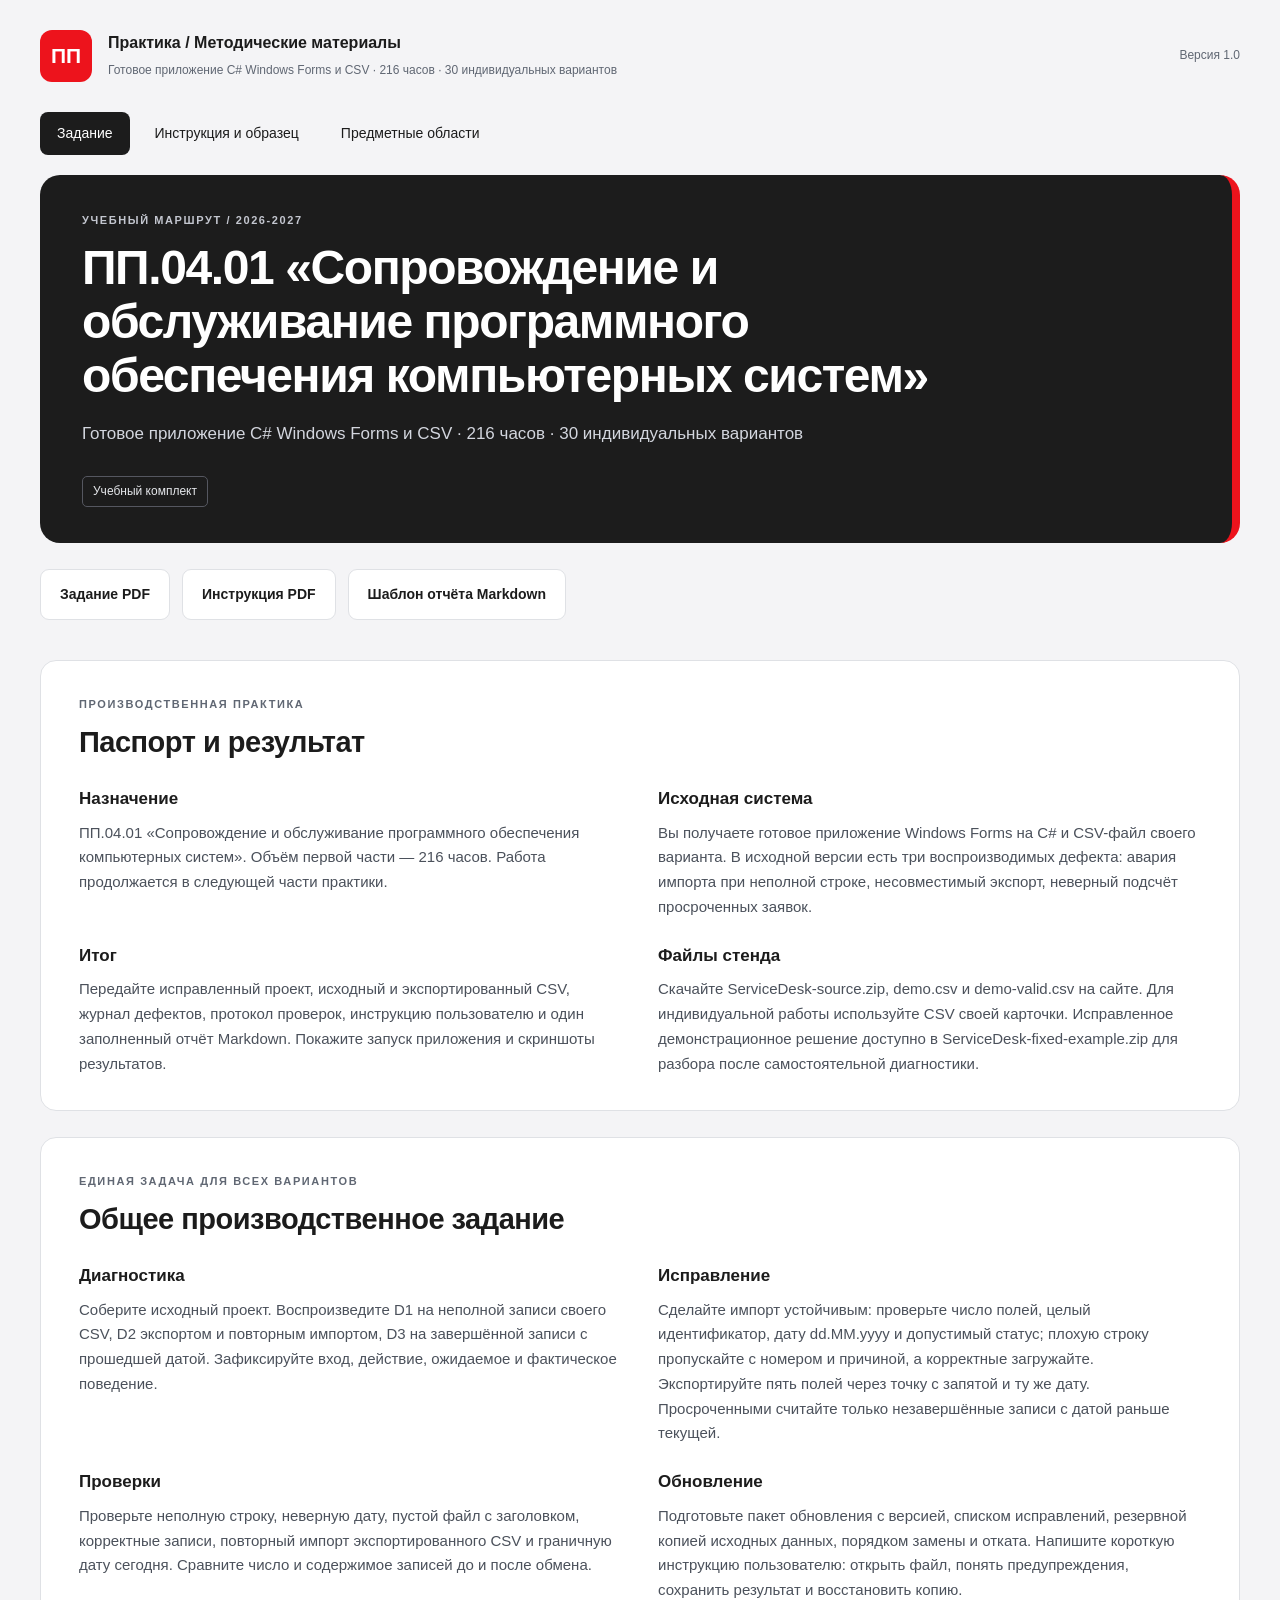
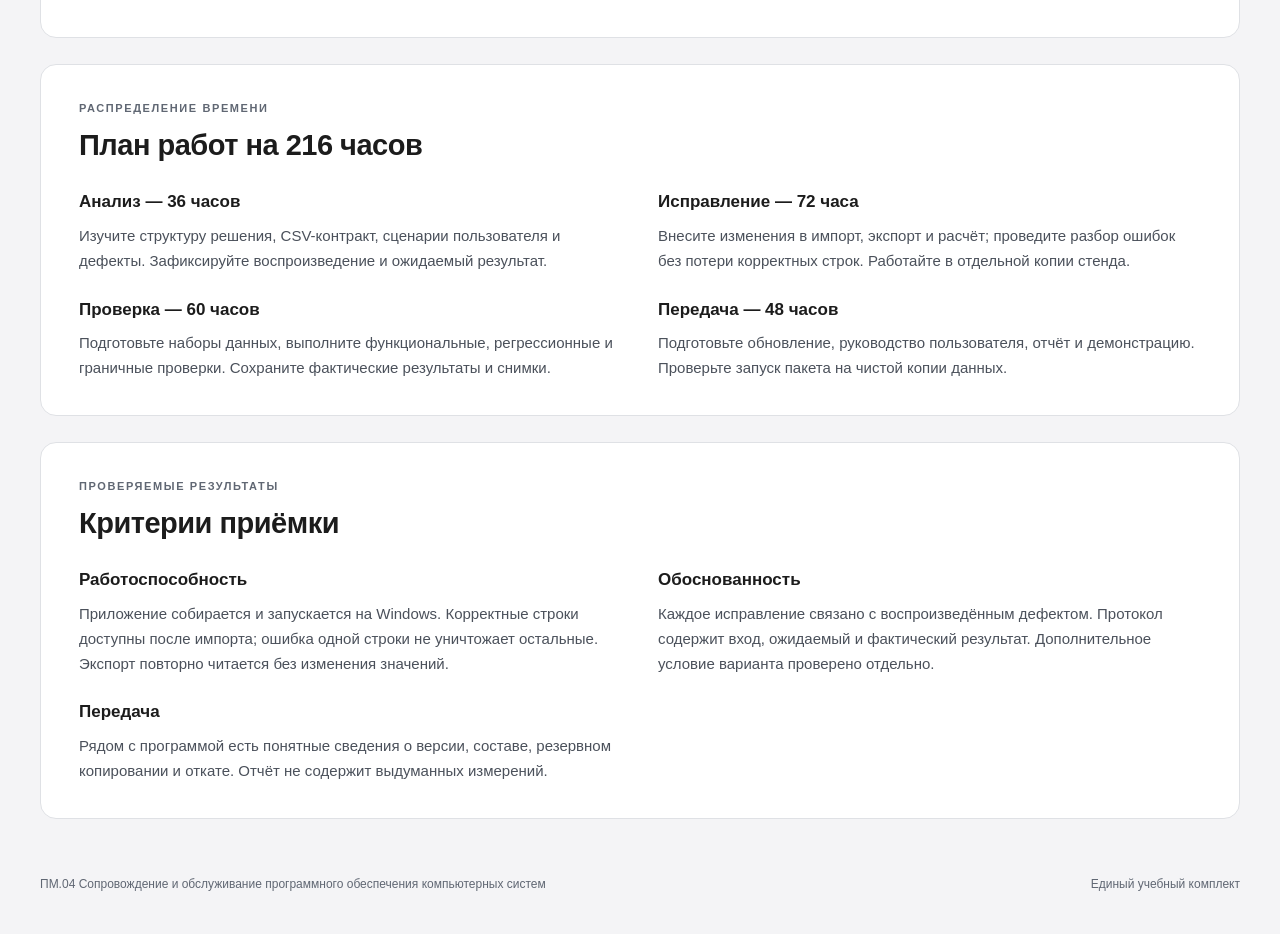
==== site/index.html @ 18cd453a "Publish PP.04.01 practice release" ====
<!doctype html><html lang="ru"><head><meta charset="utf-8"><meta name="viewport" content="width=device-width,initial-scale=1"><title>ПП.04.01 «Сопровождение и обслуживание программного обеспечения компьютерных систем»</title><link rel="icon" href="assets/favicon.svg"><link rel="stylesheet" href="assets/style.css"></head><body><a class="skip" href="#main">Перейти к содержанию</a><header class="shell top"><a class="brand" href="index.html"><span class="emblem">ПП</span><span><strong>Практика / Методические материалы</strong><small>Готовое приложение C# Windows Forms и CSV · 216 часов · 30 индивидуальных вариантов</small></span></a><span class="version">Версия 1.0</span></header><div class="shell"><nav><a href="index.html" aria-current=page>Задание</a><a href="lessons.html" >Инструкция и образец</a><a href="areas.html" >Предметные области</a></nav><main id="main"><section class="hero"><p class="eyebrow">Учебный маршрут / 2026-2027</p><h1>ПП.04.01 «Сопровождение и обслуживание программного обеспечения компьютерных систем»</h1><p>Готовое приложение C# Windows Forms и CSV · 216 часов · 30 индивидуальных вариантов</p><span class="badge">Учебный комплект</span></section><div class="downloads"><a class="button" href="downloads/assignment.pdf">Задание PDF</a><a class="button" href="downloads/guide.pdf">Инструкция PDF</a><a class="button" href="downloads/report-template.md">Шаблон отчёта Markdown</a></div><article class="lesson" id="page-1"><p class="eyebrow">Производственная практика</p><h2>Паспорт и результат</h2><div class="blocks"><section class="block text"><h3>Назначение</h3><p>ПП.04.01 «Сопровождение и обслуживание программного обеспечения компьютерных систем». Объём первой части — 216 часов. Работа продолжается в следующей части практики.</p></section><section class="block text"><h3>Исходная система</h3><p>Вы получаете готовое приложение Windows Forms на C# и CSV-файл своего варианта. В исходной версии есть три воспроизводимых дефекта: авария импорта при неполной строке, несовместимый экспорт, неверный подсчёт просроченных заявок.</p></section><section class="block text"><h3>Итог</h3><p>Передайте исправленный проект, исходный и экспортированный CSV, журнал дефектов, протокол проверок, инструкцию пользователю и один заполненный отчёт Markdown. Покажите запуск приложения и скриншоты результатов.</p></section><section class="block text"><h3>Файлы стенда</h3><p>Скачайте ServiceDesk-source.zip, demo.csv и demo-valid.csv на сайте. Для индивидуальной работы используйте CSV своей карточки. Исправленное демонстрационное решение доступно в ServiceDesk-fixed-example.zip для разбора после самостоятельной диагностики.</p></section></div></article><article class="lesson" id="page-2"><p class="eyebrow">Единая задача для всех вариантов</p><h2>Общее производственное задание</h2><div class="blocks"><section class="block text"><h3>Диагностика</h3><p>Соберите исходный проект. Воспроизведите D1 на неполной записи своего CSV, D2 экспортом и повторным импортом, D3 на завершённой записи с прошедшей датой. Зафиксируйте вход, действие, ожидаемое и фактическое поведение.</p></section><section class="block text"><h3>Исправление</h3><p>Сделайте импорт устойчивым: проверьте число полей, целый идентификатор, дату dd.MM.yyyy и допустимый статус; плохую строку пропускайте с номером и причиной, а корректные загружайте. Экспортируйте пять полей через точку с запятой и ту же дату. Просроченными считайте только незавершённые записи с датой раньше текущей.</p></section><section class="block text"><h3>Проверки</h3><p>Проверьте неполную строку, неверную дату, пустой файл с заголовком, корректные записи, повторный импорт экспортированного CSV и граничную дату сегодня. Сравните число и содержимое записей до и после обмена.</p></section><section class="block text"><h3>Обновление</h3><p>Подготовьте пакет обновления с версией, списком исправлений, резервной копией исходных данных, порядком замены и отката. Напишите короткую инструкцию пользователю: открыть файл, понять предупреждения, сохранить результат и восстановить копию.</p></section></div></article><article class="lesson" id="page-3"><p class="eyebrow">Распределение времени</p><h2>План работ на 216 часов</h2><div class="blocks"><section class="block text"><h3>Анализ — 36 часов</h3><p>Изучите структуру решения, CSV-контракт, сценарии пользователя и дефекты. Зафиксируйте воспроизведение и ожидаемый результат.</p></section><section class="block text"><h3>Исправление — 72 часа</h3><p>Внесите изменения в импорт, экспорт и расчёт; проведите разбор ошибок без потери корректных строк. Работайте в отдельной копии стенда.</p></section><section class="block text"><h3>Проверка — 60 часов</h3><p>Подготовьте наборы данных, выполните функциональные, регрессионные и граничные проверки. Сохраните фактические результаты и снимки.</p></section><section class="block text"><h3>Передача — 48 часов</h3><p>Подготовьте обновление, руководство пользователя, отчёт и демонстрацию. Проверьте запуск пакета на чистой копии данных.</p></section></div></article><article class="lesson" id="page-4"><p class="eyebrow">Проверяемые результаты</p><h2>Критерии приёмки</h2><div class="blocks"><section class="block text"><h3>Работоспособность</h3><p>Приложение собирается и запускается на Windows. Корректные строки доступны после импорта; ошибка одной строки не уничтожает остальные. Экспорт повторно читается без изменения значений.</p></section><section class="block text"><h3>Обоснованность</h3><p>Каждое исправление связано с воспроизведённым дефектом. Протокол содержит вход, ожидаемый и фактический результат. Дополнительное условие варианта проверено отдельно.</p></section><section class="block text"><h3>Передача</h3><p>Рядом с программой есть понятные сведения о версии, составе, резервном копировании и откате. Отчёт не содержит выдуманных измерений.</p></section></div></article></main><footer><span>ПМ.04 Сопровождение и обслуживание программного обеспечения компьютерных систем</span><span>Единый учебный комплект</span></footer></div></body></html>
---- site/assets/style.css ----
:root{--red:#ed131c;--ink:#1c1c1c;--muted:#606773;--line:#dfe1e5;--paper:#fff;--canvas:#f4f4f6}*{box-sizing:border-box}html{scroll-behavior:smooth;scroll-padding-top:24px}body{margin:0;background:var(--canvas);color:var(--ink);font:16px/1.65 Arial,Helvetica,sans-serif}a{color:inherit;text-underline-offset:4px}.shell{max-width:1320px;margin:auto;padding:0 40px}.top{display:flex;align-items:center;justify-content:space-between;gap:24px;min-height:112px}.brand{display:flex;align-items:center;gap:16px;text-decoration:none}.emblem{display:grid;place-items:center;background:var(--red);color:white;border-radius:12px;width:52px;height:52px;font-weight:800;font-size:21px;flex-shrink:0}.brand strong{font-size:16px;display:block}.brand small,.version{font-size:12px;color:var(--muted)}.skip{position:absolute;top:-60px;left:20px;background:white;padding:10px;z-index:2}.skip:focus{top:10px}:focus-visible{outline:3px solid #4561c8;outline-offset:4px}nav{display:flex;flex-wrap:wrap;gap:8px;margin:0 0 20px}nav a{padding:10px 17px;text-decoration:none;border-radius:8px;font-size:14px}nav a:hover{background:#e9e9ed}nav a[aria-current]{background:var(--ink);color:white}.hero{background:#1c1c1c;color:white;border-radius:20px;padding:36px 42px;position:relative;overflow:hidden;margin-bottom:26px;border-right:8px solid var(--red)}.hero h1{font-size:clamp(30px,4vw,48px);line-height:1.12;letter-spacing:-1.4px;max-width:880px;margin:12px 0 18px}.hero>p:not(.eyebrow){max-width:830px;color:#d3d6de;font-size:17px}.eyebrow{font-size:11px;font-weight:700;text-transform:uppercase;letter-spacing:1.6px;color:var(--muted);margin:0 0 10px}.hero .eyebrow{color:#c3c6cf}.badge{display:inline-block;border:1px solid #555760;color:#e5e7eb;padding:5px 10px;border-radius:5px;font-size:12px;margin-top:10px}.downloads{display:flex;gap:12px;flex-wrap:wrap;margin:24px 0 40px}.button{display:inline-block;background:white;border:1px solid var(--line);padding:13px 19px;border-radius:9px;font-size:14px;font-weight:700;text-decoration:none}.primary{background:var(--red);color:white;border-color:var(--red)}.button:hover{box-shadow:0 4px 14px #0001}.intro{max-width:850px;margin:38px 0 24px}.intro h2{font-size:27px;line-height:1.3;letter-spacing:-.6px}.intro p{color:var(--muted)}.grid{display:grid;grid-template-columns:repeat(4,minmax(0,1fr));gap:14px}.card{display:flex;flex-direction:column;padding:23px 21px;border:1px solid var(--line);border-radius:14px;background:white;text-decoration:none}.card:hover{border-color:var(--red)}.card h3{font-size:20px;line-height:1.35;margin:8px 0}.card p{font-size:14px;color:var(--muted);flex:1}.result{border-top:1px solid var(--line);padding-top:14px;font-size:12px}.lesson{background:var(--paper);border:1px solid var(--line);border-radius:16px;padding:34px 38px;margin:26px 0;scroll-margin-top:24px}.lesson>h2{font-size:29px;line-height:1.25;letter-spacing:-.5px;margin:10px 0 27px}.blocks{display:grid;grid-template-columns:1fr 1fr;gap:24px 36px}.block{min-width:0}.block h3{font-size:17px;line-height:1.4;margin:0 0 10px}.block p{font-size:15px;color:#4b515b;margin:0;overflow-wrap:anywhere}.block.note{border-left:3px solid var(--red);padding-left:17px}.block pre{white-space:pre-wrap;overflow-wrap:anywhere;background:#f4f4f6;border:1px solid var(--line);padding:18px;border-radius:9px;font:13px/1.65 Consolas,monospace;margin:0}.notice{border-left:4px solid var(--red);background:white;padding:20px 24px;color:var(--muted);font-size:14px;margin:28px 0}.toc{background:#fff;border:1px solid var(--line);border-radius:14px;padding:16px;gap:6px}.toc a{font-size:13px;padding:6px 10px;border:1px solid #ececf0}footer{display:flex;justify-content:space-between;gap:20px;font-size:12px;color:var(--muted);padding:30px 0 40px}@media(max-width:1000px){.grid{grid-template-columns:1fr 1fr}.shell{padding:0 24px}.hero{padding:30px}}@media(max-width:640px){.shell{padding:0 16px}.top{min-height:100px;gap:10px}.brand strong{font-size:13px}.brand small{font-size:11px}.version{display:none}.emblem{width:43px;height:46px}.hero{padding:25px 22px}.hero h1{font-size:32px}.hero>p:not(.eyebrow){font-size:15px}nav{gap:4px}nav a{padding:9px;font-size:12px}.grid,.blocks{grid-template-columns:1fr}.lesson{padding:24px 20px}.lesson>h2{font-size:25px}.downloads{display:grid}.card{padding:20px}footer{display:block}.toc{max-height:none}}@media(prefers-reduced-motion:reduce){html{scroll-behavior:auto}}@media print{@page{size:A4 landscape;margin:14mm}body{background:white;font-size:11pt}.top,nav,.downloads,footer,.skip{display:none}.shell{max-width:none;padding:0}.hero{background:white;color:black;border:0;padding:0}.hero>p:not(.eyebrow),.hero .eyebrow{color:#333}.badge{color:#333}.lesson{break-before:page;border:0;padding:0;border-radius:0}.blocks{display:block;columns:2;column-gap:12mm}.block{break-inside:avoid;margin-bottom:8mm}.block p{font-size:11pt}.block pre{font-size:9pt}.grid{grid-template-columns:1fr 1fr}.card{break-inside:avoid}}
:root .example-grid{grid-template-columns:repeat(3,minmax(0,1fr))}.example-grid .card{gap:12px}.example-grid .card p{margin:0}.example-grid .button{text-align:center}.block figcaption,figcaption{font-size:12px;color:var(--muted)}figure.block{margin:0}@media(max-width:760px){:root .example-grid{grid-template-columns:1fr}}
:root .example-grid .eyebrow{flex:none}
.screenshot{grid-column:1/-1}.screenshot img{display:block;width:100%;max-width:1120px;height:auto;border:1px solid var(--line);border-radius:10px;background:#10182a}.screenshot figcaption{margin-top:8px}.blocks>.block p{white-space:normal}.lesson[id^="variants-"] .blocks{grid-template-columns:repeat(2,minmax(0,1fr))}.lesson[id^="variants-"] .block{padding:18px;border:1px solid var(--line);border-radius:10px;background:#fafafb}@media(max-width:760px){.lesson[id^="variants-"] .blocks{grid-template-columns:1fr}}
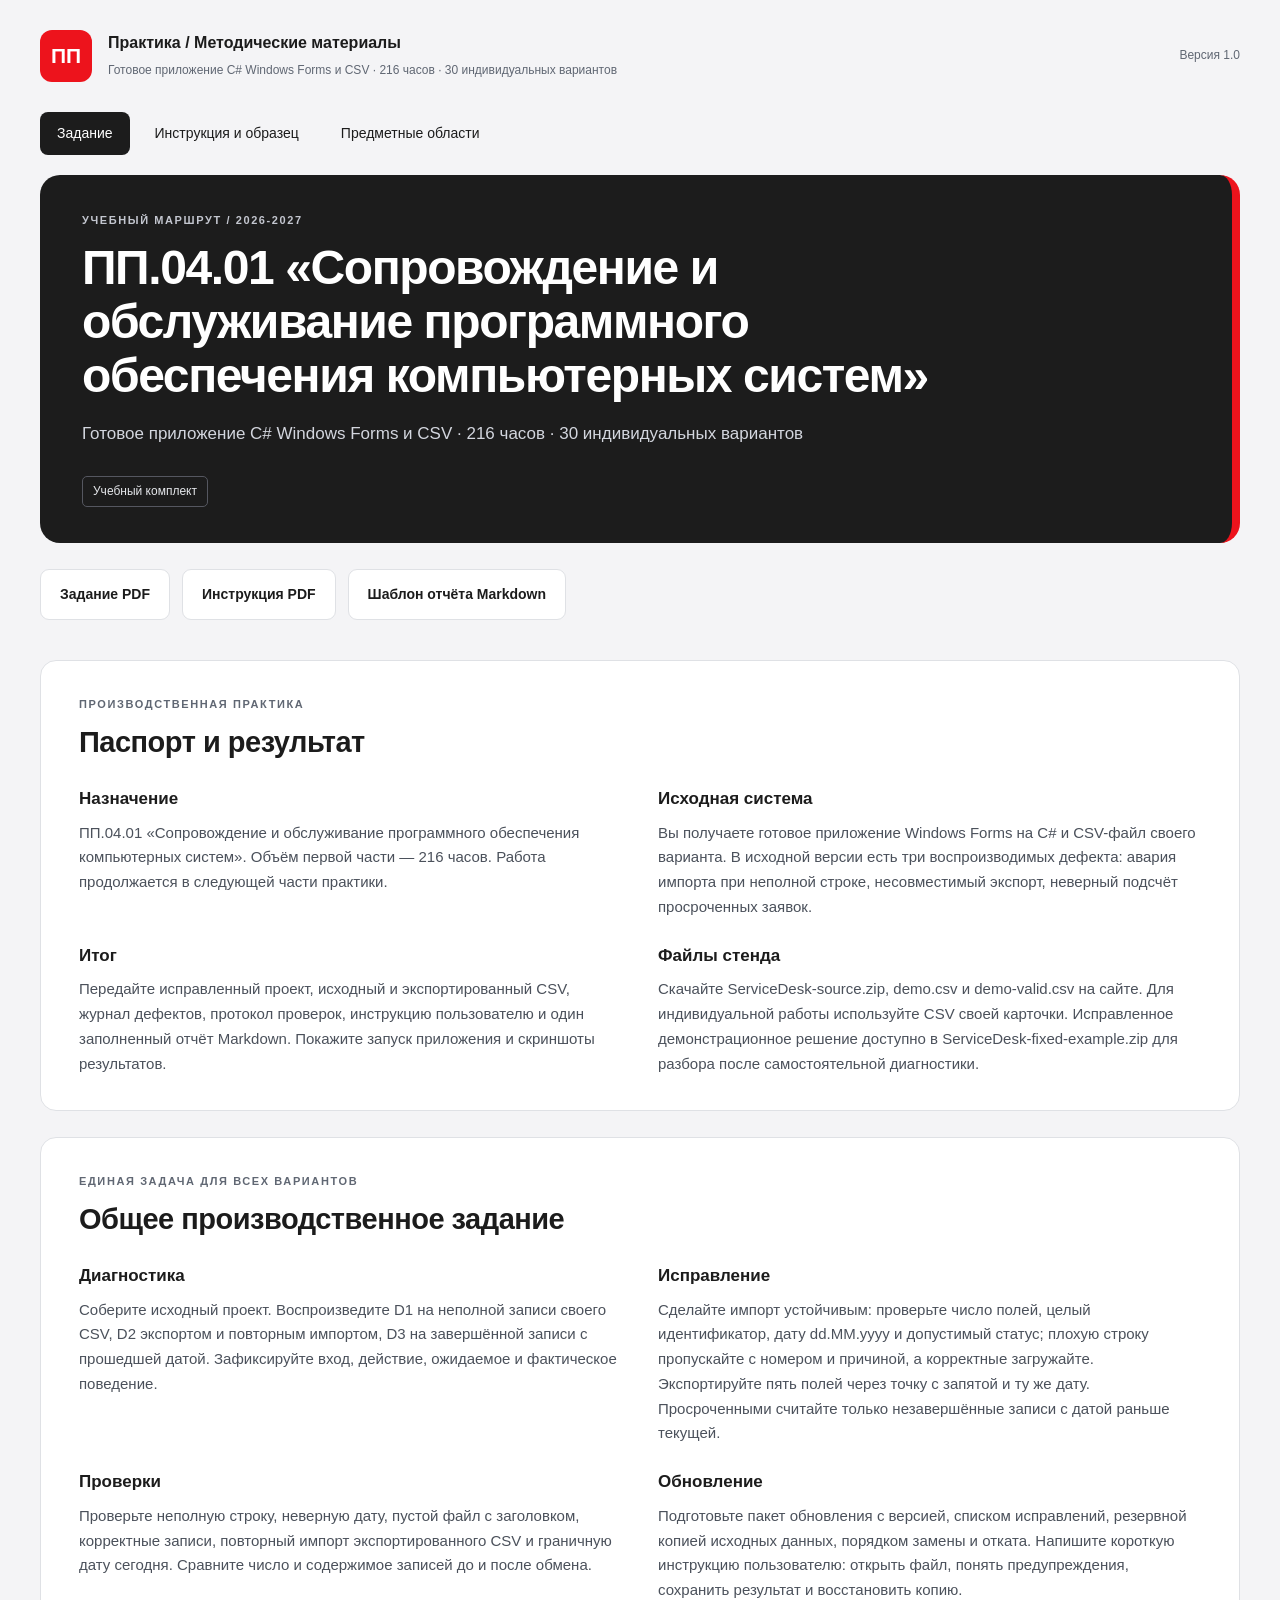
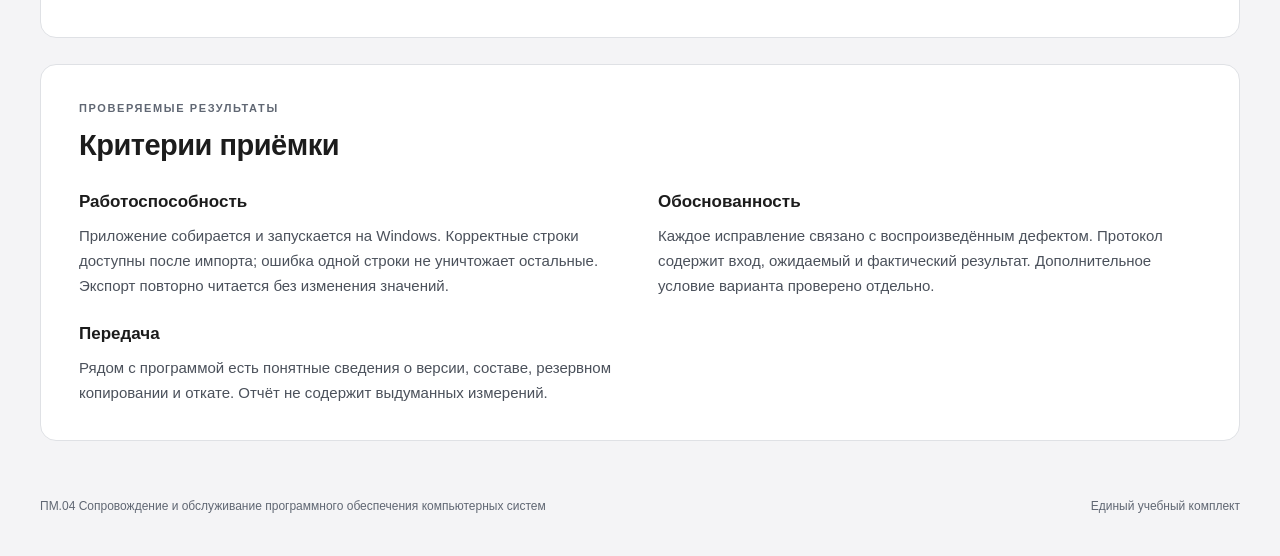
==== commit 5fa07ace: "Remove time allocation and correct Pages manifest" ====
--- a/site/index.html
+++ b/site/index.html
@@ -1 +1 @@
-<!doctype html><html lang="ru"><head><meta charset="utf-8"><meta name="viewport" content="width=device-width,initial-scale=1"><title>ПП.04.01 «Сопровождение и обслуживание программного обеспечения компьютерных систем»</title><link rel="icon" href="assets/favicon.svg"><link rel="stylesheet" href="assets/style.css"></head><body><a class="skip" href="#main">Перейти к содержанию</a><header class="shell top"><a class="brand" href="index.html"><span class="emblem">ПП</span><span><strong>Практика / Методические материалы</strong><small>Готовое приложение C# Windows Forms и CSV · 216 часов · 30 индивидуальных вариантов</small></span></a><span class="version">Версия 1.0</span></header><div class="shell"><nav><a href="index.html" aria-current=page>Задание</a><a href="lessons.html" >Инструкция и образец</a><a href="areas.html" >Предметные области</a></nav><main id="main"><section class="hero"><p class="eyebrow">Учебный маршрут / 2026-2027</p><h1>ПП.04.01 «Сопровождение и обслуживание программного обеспечения компьютерных систем»</h1><p>Готовое приложение C# Windows Forms и CSV · 216 часов · 30 индивидуальных вариантов</p><span class="badge">Учебный комплект</span></section><div class="downloads"><a class="button" href="downloads/assignment.pdf">Задание PDF</a><a class="button" href="downloads/guide.pdf">Инструкция PDF</a><a class="button" href="downloads/report-template.md">Шаблон отчёта Markdown</a></div><article class="lesson" id="page-1"><p class="eyebrow">Производственная практика</p><h2>Паспорт и результат</h2><div class="blocks"><section class="block text"><h3>Назначение</h3><p>ПП.04.01 «Сопровождение и обслуживание программного обеспечения компьютерных систем». Объём первой части — 216 часов. Работа продолжается в следующей части практики.</p></section><section class="block text"><h3>Исходная система</h3><p>Вы получаете готовое приложение Windows Forms на C# и CSV-файл своего варианта. В исходной версии есть три воспроизводимых дефекта: авария импорта при неполной строке, несовместимый экспорт, неверный подсчёт просроченных заявок.</p></section><section class="block text"><h3>Итог</h3><p>Передайте исправленный проект, исходный и экспортированный CSV, журнал дефектов, протокол проверок, инструкцию пользователю и один заполненный отчёт Markdown. Покажите запуск приложения и скриншоты результатов.</p></section><section class="block text"><h3>Файлы стенда</h3><p>Скачайте ServiceDesk-source.zip, demo.csv и demo-valid.csv на сайте. Для индивидуальной работы используйте CSV своей карточки. Исправленное демонстрационное решение доступно в ServiceDesk-fixed-example.zip для разбора после самостоятельной диагностики.</p></section></div></article><article class="lesson" id="page-2"><p class="eyebrow">Единая задача для всех вариантов</p><h2>Общее производственное задание</h2><div class="blocks"><section class="block text"><h3>Диагностика</h3><p>Соберите исходный проект. Воспроизведите D1 на неполной записи своего CSV, D2 экспортом и повторным импортом, D3 на завершённой записи с прошедшей датой. Зафиксируйте вход, действие, ожидаемое и фактическое поведение.</p></section><section class="block text"><h3>Исправление</h3><p>Сделайте импорт устойчивым: проверьте число полей, целый идентификатор, дату dd.MM.yyyy и допустимый статус; плохую строку пропускайте с номером и причиной, а корректные загружайте. Экспортируйте пять полей через точку с запятой и ту же дату. Просроченными считайте только незавершённые записи с датой раньше текущей.</p></section><section class="block text"><h3>Проверки</h3><p>Проверьте неполную строку, неверную дату, пустой файл с заголовком, корректные записи, повторный импорт экспортированного CSV и граничную дату сегодня. Сравните число и содержимое записей до и после обмена.</p></section><section class="block text"><h3>Обновление</h3><p>Подготовьте пакет обновления с версией, списком исправлений, резервной копией исходных данных, порядком замены и отката. Напишите короткую инструкцию пользователю: открыть файл, понять предупреждения, сохранить результат и восстановить копию.</p></section></div></article><article class="lesson" id="page-3"><p class="eyebrow">Распределение времени</p><h2>План работ на 216 часов</h2><div class="blocks"><section class="block text"><h3>Анализ — 36 часов</h3><p>Изучите структуру решения, CSV-контракт, сценарии пользователя и дефекты. Зафиксируйте воспроизведение и ожидаемый результат.</p></section><section class="block text"><h3>Исправление — 72 часа</h3><p>Внесите изменения в импорт, экспорт и расчёт; проведите разбор ошибок без потери корректных строк. Работайте в отдельной копии стенда.</p></section><section class="block text"><h3>Проверка — 60 часов</h3><p>Подготовьте наборы данных, выполните функциональные, регрессионные и граничные проверки. Сохраните фактические результаты и снимки.</p></section><section class="block text"><h3>Передача — 48 часов</h3><p>Подготовьте обновление, руководство пользователя, отчёт и демонстрацию. Проверьте запуск пакета на чистой копии данных.</p></section></div></article><article class="lesson" id="page-4"><p class="eyebrow">Проверяемые результаты</p><h2>Критерии приёмки</h2><div class="blocks"><section class="block text"><h3>Работоспособность</h3><p>Приложение собирается и запускается на Windows. Корректные строки доступны после импорта; ошибка одной строки не уничтожает остальные. Экспорт повторно читается без изменения значений.</p></section><section class="block text"><h3>Обоснованность</h3><p>Каждое исправление связано с воспроизведённым дефектом. Протокол содержит вход, ожидаемый и фактический результат. Дополнительное условие варианта проверено отдельно.</p></section><section class="block text"><h3>Передача</h3><p>Рядом с программой есть понятные сведения о версии, составе, резервном копировании и откате. Отчёт не содержит выдуманных измерений.</p></section></div></article></main><footer><span>ПМ.04 Сопровождение и обслуживание программного обеспечения компьютерных систем</span><span>Единый учебный комплект</span></footer></div></body></html>+<!doctype html><html lang="ru"><head><meta charset="utf-8"><meta name="viewport" content="width=device-width,initial-scale=1"><title>ПП.04.01 «Сопровождение и обслуживание программного обеспечения компьютерных систем»</title><link rel="icon" href="assets/favicon.svg"><link rel="stylesheet" href="assets/style.css"></head><body><a class="skip" href="#main">Перейти к содержанию</a><header class="shell top"><a class="brand" href="index.html"><span class="emblem">ПП</span><span><strong>Практика / Методические материалы</strong><small>Готовое приложение C# Windows Forms и CSV · 216 часов · 30 индивидуальных вариантов</small></span></a><span class="version">Версия 1.0</span></header><div class="shell"><nav><a href="index.html" aria-current=page>Задание</a><a href="lessons.html" >Инструкция и образец</a><a href="areas.html" >Предметные области</a></nav><main id="main"><section class="hero"><p class="eyebrow">Учебный маршрут / 2026-2027</p><h1>ПП.04.01 «Сопровождение и обслуживание программного обеспечения компьютерных систем»</h1><p>Готовое приложение C# Windows Forms и CSV · 216 часов · 30 индивидуальных вариантов</p><span class="badge">Учебный комплект</span></section><div class="downloads"><a class="button" href="downloads/assignment.pdf">Задание PDF</a><a class="button" href="downloads/guide.pdf">Инструкция PDF</a><a class="button" href="downloads/report-template.md">Шаблон отчёта Markdown</a></div><article class="lesson" id="page-1"><p class="eyebrow">Производственная практика</p><h2>Паспорт и результат</h2><div class="blocks"><section class="block text"><h3>Назначение</h3><p>ПП.04.01 «Сопровождение и обслуживание программного обеспечения компьютерных систем». Объём первой части — 216 часов. Работа продолжается в следующей части практики.</p></section><section class="block text"><h3>Исходная система</h3><p>Вы получаете готовое приложение Windows Forms на C# и CSV-файл своего варианта. В исходной версии есть три воспроизводимых дефекта: авария импорта при неполной строке, несовместимый экспорт, неверный подсчёт просроченных заявок.</p></section><section class="block text"><h3>Итог</h3><p>Передайте исправленный проект, исходный и экспортированный CSV, журнал дефектов, протокол проверок, инструкцию пользователю и один заполненный отчёт Markdown. Покажите запуск приложения и скриншоты результатов.</p></section><section class="block text"><h3>Файлы стенда</h3><p>Скачайте ServiceDesk-source.zip, demo.csv и demo-valid.csv на сайте. Для индивидуальной работы используйте CSV своей карточки. Исправленное демонстрационное решение доступно в ServiceDesk-fixed-example.zip для разбора после самостоятельной диагностики.</p></section></div></article><article class="lesson" id="page-2"><p class="eyebrow">Единая задача для всех вариантов</p><h2>Общее производственное задание</h2><div class="blocks"><section class="block text"><h3>Диагностика</h3><p>Соберите исходный проект. Воспроизведите D1 на неполной записи своего CSV, D2 экспортом и повторным импортом, D3 на завершённой записи с прошедшей датой. Зафиксируйте вход, действие, ожидаемое и фактическое поведение.</p></section><section class="block text"><h3>Исправление</h3><p>Сделайте импорт устойчивым: проверьте число полей, целый идентификатор, дату dd.MM.yyyy и допустимый статус; плохую строку пропускайте с номером и причиной, а корректные загружайте. Экспортируйте пять полей через точку с запятой и ту же дату. Просроченными считайте только незавершённые записи с датой раньше текущей.</p></section><section class="block text"><h3>Проверки</h3><p>Проверьте неполную строку, неверную дату, пустой файл с заголовком, корректные записи, повторный импорт экспортированного CSV и граничную дату сегодня. Сравните число и содержимое записей до и после обмена.</p></section><section class="block text"><h3>Обновление</h3><p>Подготовьте пакет обновления с версией, списком исправлений, резервной копией исходных данных, порядком замены и отката. Напишите короткую инструкцию пользователю: открыть файл, понять предупреждения, сохранить результат и восстановить копию.</p></section></div></article><article class="lesson" id="page-3"><p class="eyebrow">Проверяемые результаты</p><h2>Критерии приёмки</h2><div class="blocks"><section class="block text"><h3>Работоспособность</h3><p>Приложение собирается и запускается на Windows. Корректные строки доступны после импорта; ошибка одной строки не уничтожает остальные. Экспорт повторно читается без изменения значений.</p></section><section class="block text"><h3>Обоснованность</h3><p>Каждое исправление связано с воспроизведённым дефектом. Протокол содержит вход, ожидаемый и фактический результат. Дополнительное условие варианта проверено отдельно.</p></section><section class="block text"><h3>Передача</h3><p>Рядом с программой есть понятные сведения о версии, составе, резервном копировании и откате. Отчёт не содержит выдуманных измерений.</p></section></div></article></main><footer><span>ПМ.04 Сопровождение и обслуживание программного обеспечения компьютерных систем</span><span>Единый учебный комплект</span></footer></div></body></html>
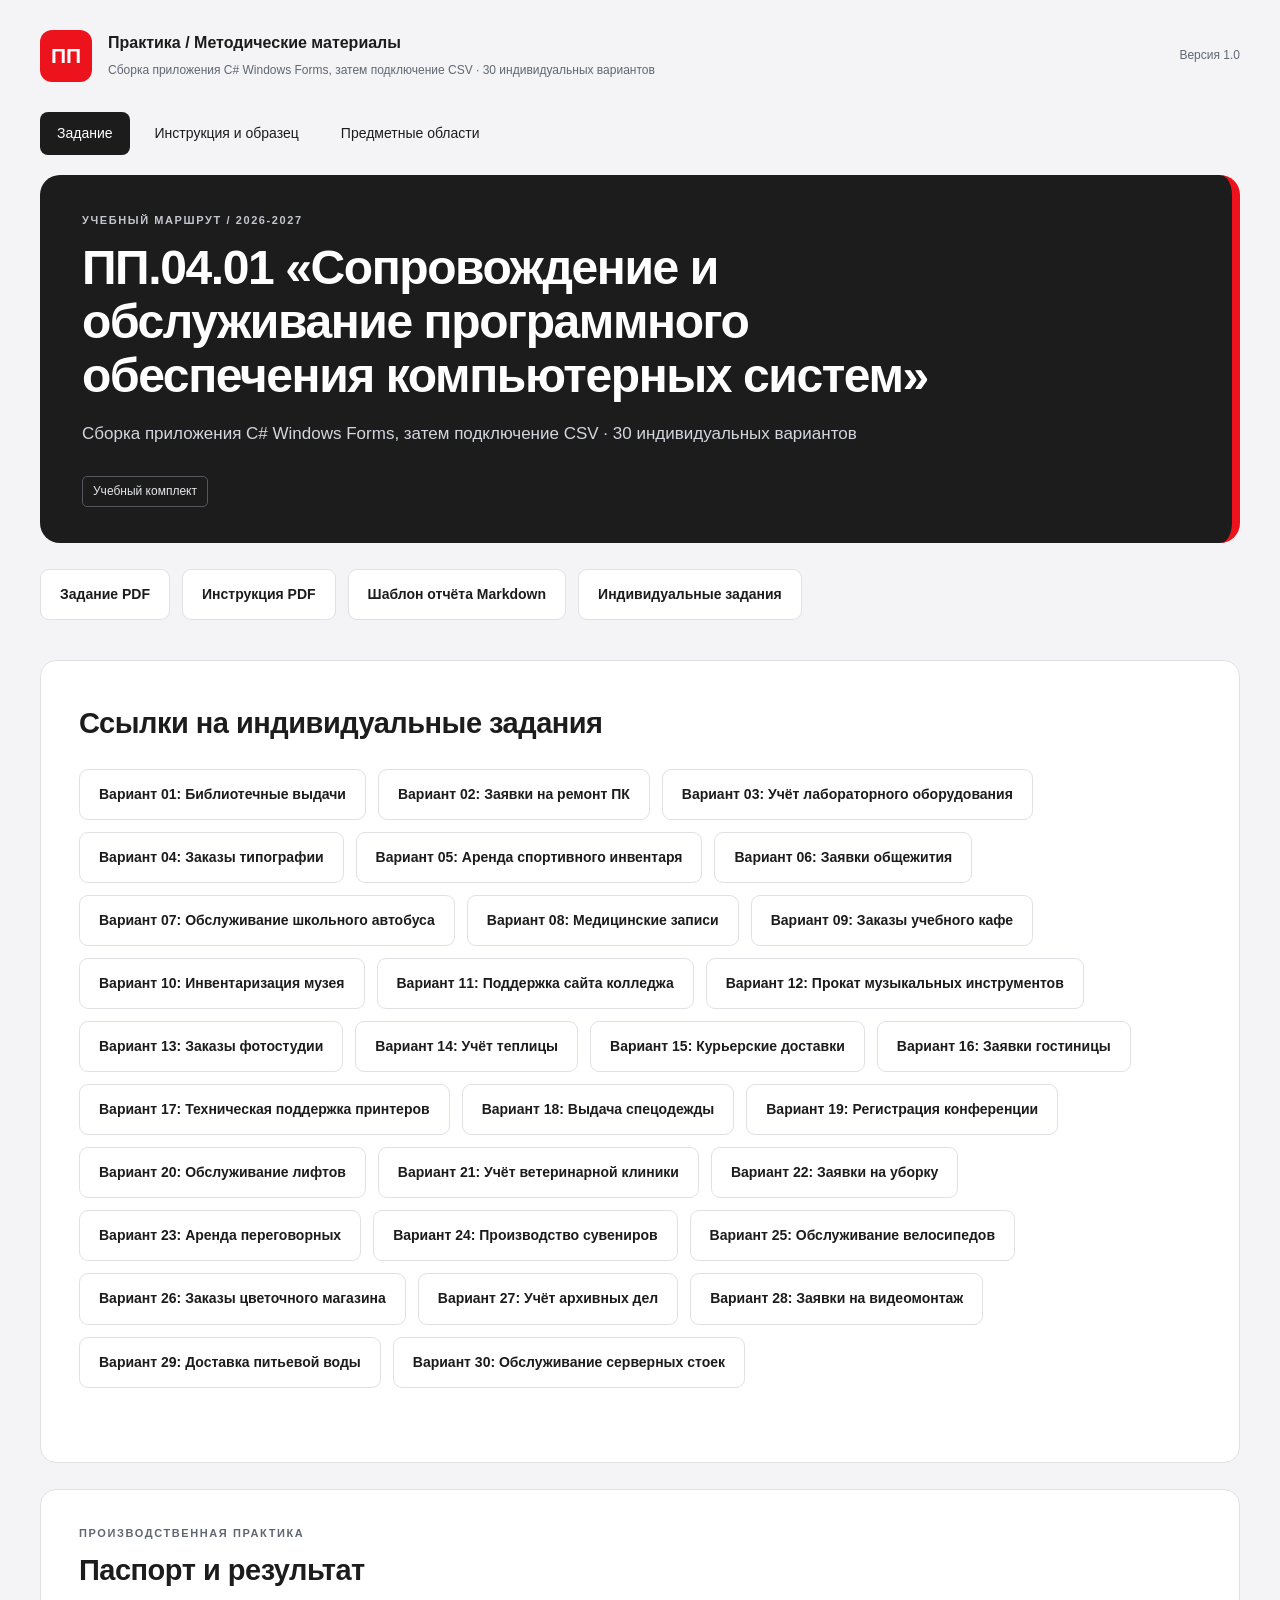
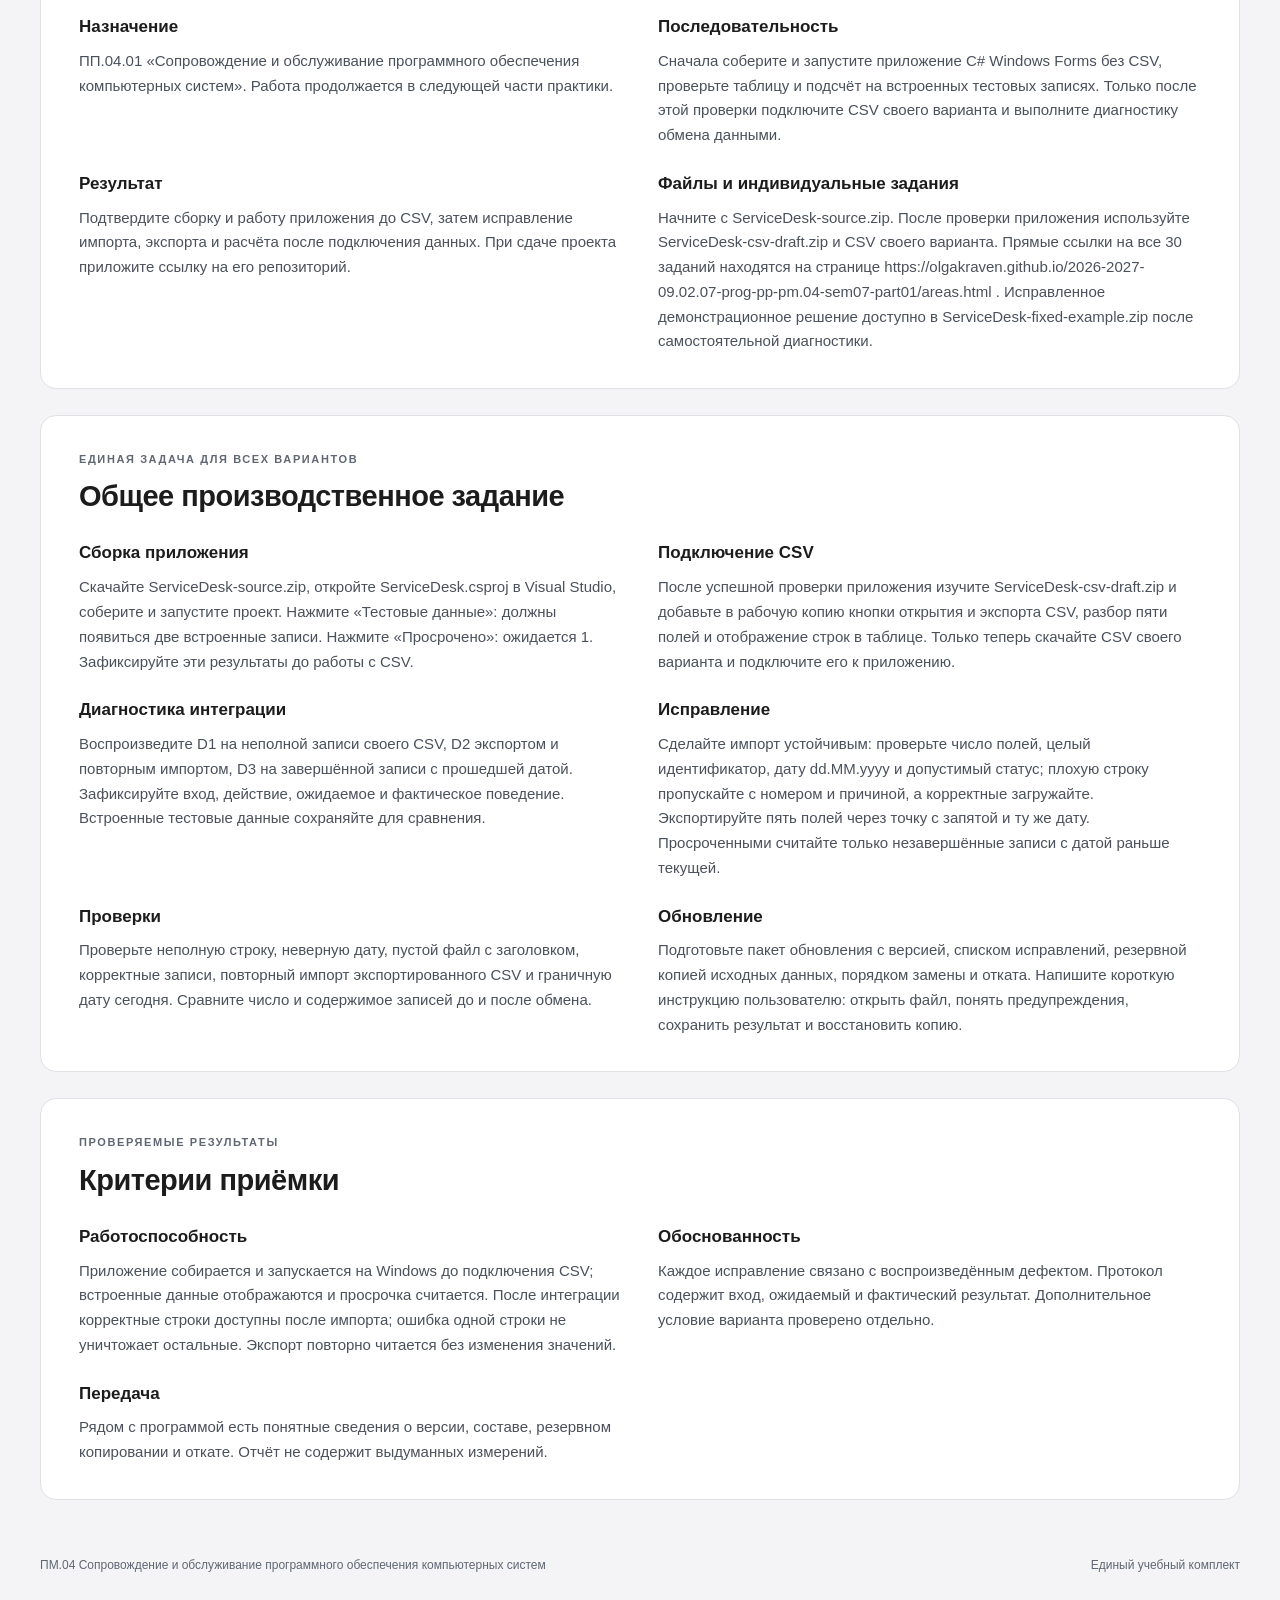
==== commit 4ea7018d: "Update PP.04.01 with staged app workflow and direct variant links" ====
--- a/site/index.html
+++ b/site/index.html
@@ -1 +1 @@
-<!doctype html><html lang="ru"><head><meta charset="utf-8"><meta name="viewport" content="width=device-width,initial-scale=1"><title>ПП.04.01 «Сопровождение и обслуживание программного обеспечения компьютерных систем»</title><link rel="icon" href="assets/favicon.svg"><link rel="stylesheet" href="assets/style.css"></head><body><a class="skip" href="#main">Перейти к содержанию</a><header class="shell top"><a class="brand" href="index.html"><span class="emblem">ПП</span><span><strong>Практика / Методические материалы</strong><small>Готовое приложение C# Windows Forms и CSV · 216 часов · 30 индивидуальных вариантов</small></span></a><span class="version">Версия 1.0</span></header><div class="shell"><nav><a href="index.html" aria-current=page>Задание</a><a href="lessons.html" >Инструкция и образец</a><a href="areas.html" >Предметные области</a></nav><main id="main"><section class="hero"><p class="eyebrow">Учебный маршрут / 2026-2027</p><h1>ПП.04.01 «Сопровождение и обслуживание программного обеспечения компьютерных систем»</h1><p>Готовое приложение C# Windows Forms и CSV · 216 часов · 30 индивидуальных вариантов</p><span class="badge">Учебный комплект</span></section><div class="downloads"><a class="button" href="downloads/assignment.pdf">Задание PDF</a><a class="button" href="downloads/guide.pdf">Инструкция PDF</a><a class="button" href="downloads/report-template.md">Шаблон отчёта Markdown</a></div><article class="lesson" id="page-1"><p class="eyebrow">Производственная практика</p><h2>Паспорт и результат</h2><div class="blocks"><section class="block text"><h3>Назначение</h3><p>ПП.04.01 «Сопровождение и обслуживание программного обеспечения компьютерных систем». Объём первой части — 216 часов. Работа продолжается в следующей части практики.</p></section><section class="block text"><h3>Исходная система</h3><p>Вы получаете готовое приложение Windows Forms на C# и CSV-файл своего варианта. В исходной версии есть три воспроизводимых дефекта: авария импорта при неполной строке, несовместимый экспорт, неверный подсчёт просроченных заявок.</p></section><section class="block text"><h3>Итог</h3><p>Передайте исправленный проект, исходный и экспортированный CSV, журнал дефектов, протокол проверок, инструкцию пользователю и один заполненный отчёт Markdown. Покажите запуск приложения и скриншоты результатов.</p></section><section class="block text"><h3>Файлы стенда</h3><p>Скачайте ServiceDesk-source.zip, demo.csv и demo-valid.csv на сайте. Для индивидуальной работы используйте CSV своей карточки. Исправленное демонстрационное решение доступно в ServiceDesk-fixed-example.zip для разбора после самостоятельной диагностики.</p></section></div></article><article class="lesson" id="page-2"><p class="eyebrow">Единая задача для всех вариантов</p><h2>Общее производственное задание</h2><div class="blocks"><section class="block text"><h3>Диагностика</h3><p>Соберите исходный проект. Воспроизведите D1 на неполной записи своего CSV, D2 экспортом и повторным импортом, D3 на завершённой записи с прошедшей датой. Зафиксируйте вход, действие, ожидаемое и фактическое поведение.</p></section><section class="block text"><h3>Исправление</h3><p>Сделайте импорт устойчивым: проверьте число полей, целый идентификатор, дату dd.MM.yyyy и допустимый статус; плохую строку пропускайте с номером и причиной, а корректные загружайте. Экспортируйте пять полей через точку с запятой и ту же дату. Просроченными считайте только незавершённые записи с датой раньше текущей.</p></section><section class="block text"><h3>Проверки</h3><p>Проверьте неполную строку, неверную дату, пустой файл с заголовком, корректные записи, повторный импорт экспортированного CSV и граничную дату сегодня. Сравните число и содержимое записей до и после обмена.</p></section><section class="block text"><h3>Обновление</h3><p>Подготовьте пакет обновления с версией, списком исправлений, резервной копией исходных данных, порядком замены и отката. Напишите короткую инструкцию пользователю: открыть файл, понять предупреждения, сохранить результат и восстановить копию.</p></section></div></article><article class="lesson" id="page-3"><p class="eyebrow">Проверяемые результаты</p><h2>Критерии приёмки</h2><div class="blocks"><section class="block text"><h3>Работоспособность</h3><p>Приложение собирается и запускается на Windows. Корректные строки доступны после импорта; ошибка одной строки не уничтожает остальные. Экспорт повторно читается без изменения значений.</p></section><section class="block text"><h3>Обоснованность</h3><p>Каждое исправление связано с воспроизведённым дефектом. Протокол содержит вход, ожидаемый и фактический результат. Дополнительное условие варианта проверено отдельно.</p></section><section class="block text"><h3>Передача</h3><p>Рядом с программой есть понятные сведения о версии, составе, резервном копировании и откате. Отчёт не содержит выдуманных измерений.</p></section></div></article></main><footer><span>ПМ.04 Сопровождение и обслуживание программного обеспечения компьютерных систем</span><span>Единый учебный комплект</span></footer></div></body></html>+<!doctype html><html lang="ru"><head><meta charset="utf-8"><meta name="viewport" content="width=device-width,initial-scale=1"><title>ПП.04.01 «Сопровождение и обслуживание программного обеспечения компьютерных систем»</title><link rel="icon" href="assets/favicon.svg"><link rel="stylesheet" href="assets/style.css"></head><body><a class="skip" href="#main">Перейти к содержанию</a><header class="shell top"><a class="brand" href="index.html"><span class="emblem">ПП</span><span><strong>Практика / Методические материалы</strong><small>Сборка приложения C# Windows Forms, затем подключение CSV · 30 индивидуальных вариантов</small></span></a><span class="version">Версия 1.0</span></header><div class="shell"><nav><a href="index.html" aria-current=page>Задание</a><a href="lessons.html" >Инструкция и образец</a><a href="areas.html" >Предметные области</a></nav><main id="main"><section class="hero"><p class="eyebrow">Учебный маршрут / 2026-2027</p><h1>ПП.04.01 «Сопровождение и обслуживание программного обеспечения компьютерных систем»</h1><p>Сборка приложения C# Windows Forms, затем подключение CSV · 30 индивидуальных вариантов</p><span class="badge">Учебный комплект</span></section><div class="downloads"><a class="button" href="downloads/assignment.pdf">Задание PDF</a><a class="button" href="downloads/guide.pdf">Инструкция PDF</a><a class="button" href="downloads/report-template.md">Шаблон отчёта Markdown</a><a class="button" href="areas.html#variant-01">Индивидуальные задания</a></div><article class="lesson" id="variant-index"><h2>Ссылки на индивидуальные задания</h2><div class="downloads"><a class="button" href="areas.html#variant-01">Вариант 01: Библиотечные выдачи</a><a class="button" href="areas.html#variant-02">Вариант 02: Заявки на ремонт ПК</a><a class="button" href="areas.html#variant-03">Вариант 03: Учёт лабораторного оборудования</a><a class="button" href="areas.html#variant-04">Вариант 04: Заказы типографии</a><a class="button" href="areas.html#variant-05">Вариант 05: Аренда спортивного инвентаря</a><a class="button" href="areas.html#variant-06">Вариант 06: Заявки общежития</a><a class="button" href="areas.html#variant-07">Вариант 07: Обслуживание школьного автобуса</a><a class="button" href="areas.html#variant-08">Вариант 08: Медицинские записи</a><a class="button" href="areas.html#variant-09">Вариант 09: Заказы учебного кафе</a><a class="button" href="areas.html#variant-10">Вариант 10: Инвентаризация музея</a><a class="button" href="areas.html#variant-11">Вариант 11: Поддержка сайта колледжа</a><a class="button" href="areas.html#variant-12">Вариант 12: Прокат музыкальных инструментов</a><a class="button" href="areas.html#variant-13">Вариант 13: Заказы фотостудии</a><a class="button" href="areas.html#variant-14">Вариант 14: Учёт теплицы</a><a class="button" href="areas.html#variant-15">Вариант 15: Курьерские доставки</a><a class="button" href="areas.html#variant-16">Вариант 16: Заявки гостиницы</a><a class="button" href="areas.html#variant-17">Вариант 17: Техническая поддержка принтеров</a><a class="button" href="areas.html#variant-18">Вариант 18: Выдача спецодежды</a><a class="button" href="areas.html#variant-19">Вариант 19: Регистрация конференции</a><a class="button" href="areas.html#variant-20">Вариант 20: Обслуживание лифтов</a><a class="button" href="areas.html#variant-21">Вариант 21: Учёт ветеринарной клиники</a><a class="button" href="areas.html#variant-22">Вариант 22: Заявки на уборку</a><a class="button" href="areas.html#variant-23">Вариант 23: Аренда переговорных</a><a class="button" href="areas.html#variant-24">Вариант 24: Производство сувениров</a><a class="button" href="areas.html#variant-25">Вариант 25: Обслуживание велосипедов</a><a class="button" href="areas.html#variant-26">Вариант 26: Заказы цветочного магазина</a><a class="button" href="areas.html#variant-27">Вариант 27: Учёт архивных дел</a><a class="button" href="areas.html#variant-28">Вариант 28: Заявки на видеомонтаж</a><a class="button" href="areas.html#variant-29">Вариант 29: Доставка питьевой воды</a><a class="button" href="areas.html#variant-30">Вариант 30: Обслуживание серверных стоек</a></div></article><article class="lesson" id="page-1"><p class="eyebrow">Производственная практика</p><h2>Паспорт и результат</h2><div class="blocks"><section class="block text"><h3>Назначение</h3><p>ПП.04.01 «Сопровождение и обслуживание программного обеспечения компьютерных систем». Работа продолжается в следующей части практики.</p></section><section class="block text"><h3>Последовательность</h3><p>Сначала соберите и запустите приложение C# Windows Forms без CSV, проверьте таблицу и подсчёт на встроенных тестовых записях. Только после этой проверки подключите CSV своего варианта и выполните диагностику обмена данными.</p></section><section class="block text"><h3>Результат</h3><p>Подтвердите сборку и работу приложения до CSV, затем исправление импорта, экспорта и расчёта после подключения данных. При сдаче проекта приложите ссылку на его репозиторий.</p></section><section class="block text"><h3>Файлы и индивидуальные задания</h3><p>Начните с ServiceDesk-source.zip. После проверки приложения используйте ServiceDesk-csv-draft.zip и CSV своего варианта. Прямые ссылки на все 30 заданий находятся на странице https://olgakraven.github.io/2026-2027-09.02.07-prog-pp-pm.04-sem07-part01/areas.html . Исправленное демонстрационное решение доступно в ServiceDesk-fixed-example.zip после самостоятельной диагностики.</p></section></div></article><article class="lesson" id="page-2"><p class="eyebrow">Единая задача для всех вариантов</p><h2>Общее производственное задание</h2><div class="blocks"><section class="block text"><h3>Сборка приложения</h3><p>Скачайте ServiceDesk-source.zip, откройте ServiceDesk.csproj в Visual Studio, соберите и запустите проект. Нажмите «Тестовые данные»: должны появиться две встроенные записи. Нажмите «Просрочено»: ожидается 1. Зафиксируйте эти результаты до работы с CSV.</p></section><section class="block text"><h3>Подключение CSV</h3><p>После успешной проверки приложения изучите ServiceDesk-csv-draft.zip и добавьте в рабочую копию кнопки открытия и экспорта CSV, разбор пяти полей и отображение строк в таблице. Только теперь скачайте CSV своего варианта и подключите его к приложению.</p></section><section class="block text"><h3>Диагностика интеграции</h3><p>Воспроизведите D1 на неполной записи своего CSV, D2 экспортом и повторным импортом, D3 на завершённой записи с прошедшей датой. Зафиксируйте вход, действие, ожидаемое и фактическое поведение. Встроенные тестовые данные сохраняйте для сравнения.</p></section><section class="block text"><h3>Исправление</h3><p>Сделайте импорт устойчивым: проверьте число полей, целый идентификатор, дату dd.MM.yyyy и допустимый статус; плохую строку пропускайте с номером и причиной, а корректные загружайте. Экспортируйте пять полей через точку с запятой и ту же дату. Просроченными считайте только незавершённые записи с датой раньше текущей.</p></section><section class="block text"><h3>Проверки</h3><p>Проверьте неполную строку, неверную дату, пустой файл с заголовком, корректные записи, повторный импорт экспортированного CSV и граничную дату сегодня. Сравните число и содержимое записей до и после обмена.</p></section><section class="block text"><h3>Обновление</h3><p>Подготовьте пакет обновления с версией, списком исправлений, резервной копией исходных данных, порядком замены и отката. Напишите короткую инструкцию пользователю: открыть файл, понять предупреждения, сохранить результат и восстановить копию.</p></section></div></article><article class="lesson" id="page-3"><p class="eyebrow">Проверяемые результаты</p><h2>Критерии приёмки</h2><div class="blocks"><section class="block text"><h3>Работоспособность</h3><p>Приложение собирается и запускается на Windows до подключения CSV; встроенные данные отображаются и просрочка считается. После интеграции корректные строки доступны после импорта; ошибка одной строки не уничтожает остальные. Экспорт повторно читается без изменения значений.</p></section><section class="block text"><h3>Обоснованность</h3><p>Каждое исправление связано с воспроизведённым дефектом. Протокол содержит вход, ожидаемый и фактический результат. Дополнительное условие варианта проверено отдельно.</p></section><section class="block text"><h3>Передача</h3><p>Рядом с программой есть понятные сведения о версии, составе, резервном копировании и откате. Отчёт не содержит выдуманных измерений.</p></section></div></article></main><footer><span>ПМ.04 Сопровождение и обслуживание программного обеспечения компьютерных систем</span><span>Единый учебный комплект</span></footer></div></body></html>
--- a/site/assets/style.css
+++ b/site/assets/style.css
@@ -1,4 +1,4 @@
-:root{--red:#ed131c;--ink:#1c1c1c;--muted:#606773;--line:#dfe1e5;--paper:#fff;--canvas:#f4f4f6}*{box-sizing:border-box}html{scroll-behavior:smooth;scroll-padding-top:24px}body{margin:0;background:var(--canvas);color:var(--ink);font:16px/1.65 Arial,Helvetica,sans-serif}a{color:inherit;text-underline-offset:4px}.shell{max-width:1320px;margin:auto;padding:0 40px}.top{display:flex;align-items:center;justify-content:space-between;gap:24px;min-height:112px}.brand{display:flex;align-items:center;gap:16px;text-decoration:none}.emblem{display:grid;place-items:center;background:var(--red);color:white;border-radius:12px;width:52px;height:52px;font-weight:800;font-size:21px;flex-shrink:0}.brand strong{font-size:16px;display:block}.brand small,.version{font-size:12px;color:var(--muted)}.skip{position:absolute;top:-60px;left:20px;background:white;padding:10px;z-index:2}.skip:focus{top:10px}:focus-visible{outline:3px solid #4561c8;outline-offset:4px}nav{display:flex;flex-wrap:wrap;gap:8px;margin:0 0 20px}nav a{padding:10px 17px;text-decoration:none;border-radius:8px;font-size:14px}nav a:hover{background:#e9e9ed}nav a[aria-current]{background:var(--ink);color:white}.hero{background:#1c1c1c;color:white;border-radius:20px;padding:36px 42px;position:relative;overflow:hidden;margin-bottom:26px;border-right:8px solid var(--red)}.hero h1{font-size:clamp(30px,4vw,48px);line-height:1.12;letter-spacing:-1.4px;max-width:880px;margin:12px 0 18px}.hero>p:not(.eyebrow){max-width:830px;color:#d3d6de;font-size:17px}.eyebrow{font-size:11px;font-weight:700;text-transform:uppercase;letter-spacing:1.6px;color:var(--muted);margin:0 0 10px}.hero .eyebrow{color:#c3c6cf}.badge{display:inline-block;border:1px solid #555760;color:#e5e7eb;padding:5px 10px;border-radius:5px;font-size:12px;margin-top:10px}.downloads{display:flex;gap:12px;flex-wrap:wrap;margin:24px 0 40px}.button{display:inline-block;background:white;border:1px solid var(--line);padding:13px 19px;border-radius:9px;font-size:14px;font-weight:700;text-decoration:none}.primary{background:var(--red);color:white;border-color:var(--red)}.button:hover{box-shadow:0 4px 14px #0001}.intro{max-width:850px;margin:38px 0 24px}.intro h2{font-size:27px;line-height:1.3;letter-spacing:-.6px}.intro p{color:var(--muted)}.grid{display:grid;grid-template-columns:repeat(4,minmax(0,1fr));gap:14px}.card{display:flex;flex-direction:column;padding:23px 21px;border:1px solid var(--line);border-radius:14px;background:white;text-decoration:none}.card:hover{border-color:var(--red)}.card h3{font-size:20px;line-height:1.35;margin:8px 0}.card p{font-size:14px;color:var(--muted);flex:1}.result{border-top:1px solid var(--line);padding-top:14px;font-size:12px}.lesson{background:var(--paper);border:1px solid var(--line);border-radius:16px;padding:34px 38px;margin:26px 0;scroll-margin-top:24px}.lesson>h2{font-size:29px;line-height:1.25;letter-spacing:-.5px;margin:10px 0 27px}.blocks{display:grid;grid-template-columns:1fr 1fr;gap:24px 36px}.block{min-width:0}.block h3{font-size:17px;line-height:1.4;margin:0 0 10px}.block p{font-size:15px;color:#4b515b;margin:0;overflow-wrap:anywhere}.block.note{border-left:3px solid var(--red);padding-left:17px}.block pre{white-space:pre-wrap;overflow-wrap:anywhere;background:#f4f4f6;border:1px solid var(--line);padding:18px;border-radius:9px;font:13px/1.65 Consolas,monospace;margin:0}.notice{border-left:4px solid var(--red);background:white;padding:20px 24px;color:var(--muted);font-size:14px;margin:28px 0}.toc{background:#fff;border:1px solid var(--line);border-radius:14px;padding:16px;gap:6px}.toc a{font-size:13px;padding:6px 10px;border:1px solid #ececf0}footer{display:flex;justify-content:space-between;gap:20px;font-size:12px;color:var(--muted);padding:30px 0 40px}@media(max-width:1000px){.grid{grid-template-columns:1fr 1fr}.shell{padding:0 24px}.hero{padding:30px}}@media(max-width:640px){.shell{padding:0 16px}.top{min-height:100px;gap:10px}.brand strong{font-size:13px}.brand small{font-size:11px}.version{display:none}.emblem{width:43px;height:46px}.hero{padding:25px 22px}.hero h1{font-size:32px}.hero>p:not(.eyebrow){font-size:15px}nav{gap:4px}nav a{padding:9px;font-size:12px}.grid,.blocks{grid-template-columns:1fr}.lesson{padding:24px 20px}.lesson>h2{font-size:25px}.downloads{display:grid}.card{padding:20px}footer{display:block}.toc{max-height:none}}@media(prefers-reduced-motion:reduce){html{scroll-behavior:auto}}@media print{@page{size:A4 landscape;margin:14mm}body{background:white;font-size:11pt}.top,nav,.downloads,footer,.skip{display:none}.shell{max-width:none;padding:0}.hero{background:white;color:black;border:0;padding:0}.hero>p:not(.eyebrow),.hero .eyebrow{color:#333}.badge{color:#333}.lesson{break-before:page;border:0;padding:0;border-radius:0}.blocks{display:block;columns:2;column-gap:12mm}.block{break-inside:avoid;margin-bottom:8mm}.block p{font-size:11pt}.block pre{font-size:9pt}.grid{grid-template-columns:1fr 1fr}.card{break-inside:avoid}}
-:root .example-grid{grid-template-columns:repeat(3,minmax(0,1fr))}.example-grid .card{gap:12px}.example-grid .card p{margin:0}.example-grid .button{text-align:center}.block figcaption,figcaption{font-size:12px;color:var(--muted)}figure.block{margin:0}@media(max-width:760px){:root .example-grid{grid-template-columns:1fr}}
-:root .example-grid .eyebrow{flex:none}
-.screenshot{grid-column:1/-1}.screenshot img{display:block;width:100%;max-width:1120px;height:auto;border:1px solid var(--line);border-radius:10px;background:#10182a}.screenshot figcaption{margin-top:8px}.blocks>.block p{white-space:normal}.lesson[id^="variants-"] .blocks{grid-template-columns:repeat(2,minmax(0,1fr))}.lesson[id^="variants-"] .block{padding:18px;border:1px solid var(--line);border-radius:10px;background:#fafafb}@media(max-width:760px){.lesson[id^="variants-"] .blocks{grid-template-columns:1fr}}
+:root{--red:#ed131c;--ink:#1c1c1c;--muted:#606773;--line:#dfe1e5;--paper:#fff;--canvas:#f4f4f6}*{box-sizing:border-box}html{scroll-behavior:smooth;scroll-padding-top:24px}body{margin:0;background:var(--canvas);color:var(--ink);font:16px/1.65 Arial,Helvetica,sans-serif}a{color:inherit;text-underline-offset:4px}.shell{max-width:1320px;margin:auto;padding:0 40px}.top{display:flex;align-items:center;justify-content:space-between;gap:24px;min-height:112px}.brand{display:flex;align-items:center;gap:16px;text-decoration:none}.emblem{display:grid;place-items:center;background:var(--red);color:white;border-radius:12px;width:52px;height:52px;font-weight:800;font-size:21px;flex-shrink:0}.brand strong{font-size:16px;display:block}.brand small,.version{font-size:12px;color:var(--muted)}.skip{position:absolute;top:-60px;left:20px;background:white;padding:10px;z-index:2}.skip:focus{top:10px}:focus-visible{outline:3px solid #4561c8;outline-offset:4px}nav{display:flex;flex-wrap:wrap;gap:8px;margin:0 0 20px}nav a{padding:10px 17px;text-decoration:none;border-radius:8px;font-size:14px}nav a:hover{background:#e9e9ed}nav a[aria-current]{background:var(--ink);color:white}.hero{background:#1c1c1c;color:white;border-radius:20px;padding:36px 42px;position:relative;overflow:hidden;margin-bottom:26px;border-right:8px solid var(--red)}.hero h1{font-size:clamp(30px,4vw,48px);line-height:1.12;letter-spacing:-1.4px;max-width:880px;margin:12px 0 18px}.hero>p:not(.eyebrow){max-width:830px;color:#d3d6de;font-size:17px}.eyebrow{font-size:11px;font-weight:700;text-transform:uppercase;letter-spacing:1.6px;color:var(--muted);margin:0 0 10px}.hero .eyebrow{color:#c3c6cf}.badge{display:inline-block;border:1px solid #555760;color:#e5e7eb;padding:5px 10px;border-radius:5px;font-size:12px;margin-top:10px}.downloads{display:flex;gap:12px;flex-wrap:wrap;margin:24px 0 40px}.button{display:inline-block;background:white;border:1px solid var(--line);padding:13px 19px;border-radius:9px;font-size:14px;font-weight:700;text-decoration:none}.primary{background:var(--red);color:white;border-color:var(--red)}.button:hover{box-shadow:0 4px 14px #0001}.intro{max-width:850px;margin:38px 0 24px}.intro h2{font-size:27px;line-height:1.3;letter-spacing:-.6px}.intro p{color:var(--muted)}.grid{display:grid;grid-template-columns:repeat(4,minmax(0,1fr));gap:14px}.card{display:flex;flex-direction:column;padding:23px 21px;border:1px solid var(--line);border-radius:14px;background:white;text-decoration:none}.card:hover{border-color:var(--red)}.card h3{font-size:20px;line-height:1.35;margin:8px 0}.card p{font-size:14px;color:var(--muted);flex:1}.result{border-top:1px solid var(--line);padding-top:14px;font-size:12px}.lesson{background:var(--paper);border:1px solid var(--line);border-radius:16px;padding:34px 38px;margin:26px 0;scroll-margin-top:24px}.lesson>h2{font-size:29px;line-height:1.25;letter-spacing:-.5px;margin:10px 0 27px}.blocks{display:grid;grid-template-columns:1fr 1fr;gap:24px 36px}.block{min-width:0}.block h3{font-size:17px;line-height:1.4;margin:0 0 10px}.block p{font-size:15px;color:#4b515b;margin:0;overflow-wrap:anywhere}.block.note{border-left:3px solid var(--red);padding-left:17px}.block pre{white-space:pre-wrap;overflow-wrap:anywhere;background:#f4f4f6;border:1px solid var(--line);padding:18px;border-radius:9px;font:13px/1.65 Consolas,monospace;margin:0}.notice{border-left:4px solid var(--red);background:white;padding:20px 24px;color:var(--muted);font-size:14px;margin:28px 0}.toc{background:#fff;border:1px solid var(--line);border-radius:14px;padding:16px;gap:6px}.toc a{font-size:13px;padding:6px 10px;border:1px solid #ececf0}footer{display:flex;justify-content:space-between;gap:20px;font-size:12px;color:var(--muted);padding:30px 0 40px}@media(max-width:1000px){.grid{grid-template-columns:1fr 1fr}.shell{padding:0 24px}.hero{padding:30px}}@media(max-width:640px){.shell{padding:0 16px}.top{min-height:100px;gap:10px}.brand strong{font-size:13px}.brand small{font-size:11px}.version{display:none}.emblem{width:43px;height:46px}.hero{padding:25px 22px}.hero h1{font-size:32px}.hero>p:not(.eyebrow){font-size:15px}nav{gap:4px}nav a{padding:9px;font-size:12px}.grid,.blocks{grid-template-columns:1fr}.lesson{padding:24px 20px}.lesson>h2{font-size:25px}.downloads{display:grid}.card{padding:20px}footer{display:block}.toc{max-height:none}}@media(prefers-reduced-motion:reduce){html{scroll-behavior:auto}}@media print{@page{size:A4 landscape;margin:14mm}body{background:white;font-size:11pt}.top,nav,.downloads,footer,.skip{display:none}.shell{max-width:none;padding:0}.hero{background:white;color:black;border:0;padding:0}.hero>p:not(.eyebrow),.hero .eyebrow{color:#333}.badge{color:#333}.lesson{break-before:page;border:0;padding:0;border-radius:0}.blocks{display:block;columns:2;column-gap:12mm}.block{break-inside:avoid;margin-bottom:8mm}.block p{font-size:11pt}.block pre{font-size:9pt}.grid{grid-template-columns:1fr 1fr}.card{break-inside:avoid}}
+:root .example-grid{grid-template-columns:repeat(3,minmax(0,1fr))}.example-grid .card{gap:12px}.example-grid .card p{margin:0}.example-grid .button{text-align:center}.block figcaption,figcaption{font-size:12px;color:var(--muted)}figure.block{margin:0}@media(max-width:760px){:root .example-grid{grid-template-columns:1fr}}
+:root .example-grid .eyebrow{flex:none}
+.screenshot{grid-column:1/-1}.screenshot img{display:block;width:100%;max-width:1120px;height:auto;border:1px solid var(--line);border-radius:10px;background:#10182a}.screenshot figcaption{margin-top:8px}.blocks>.block p{white-space:normal}.lesson[id^="variants-"] .blocks{grid-template-columns:repeat(2,minmax(0,1fr))}.lesson[id^="variants-"] .block{padding:18px;border:1px solid var(--line);border-radius:10px;background:#fafafb}@media(max-width:760px){.lesson[id^="variants-"] .blocks{grid-template-columns:1fr}}
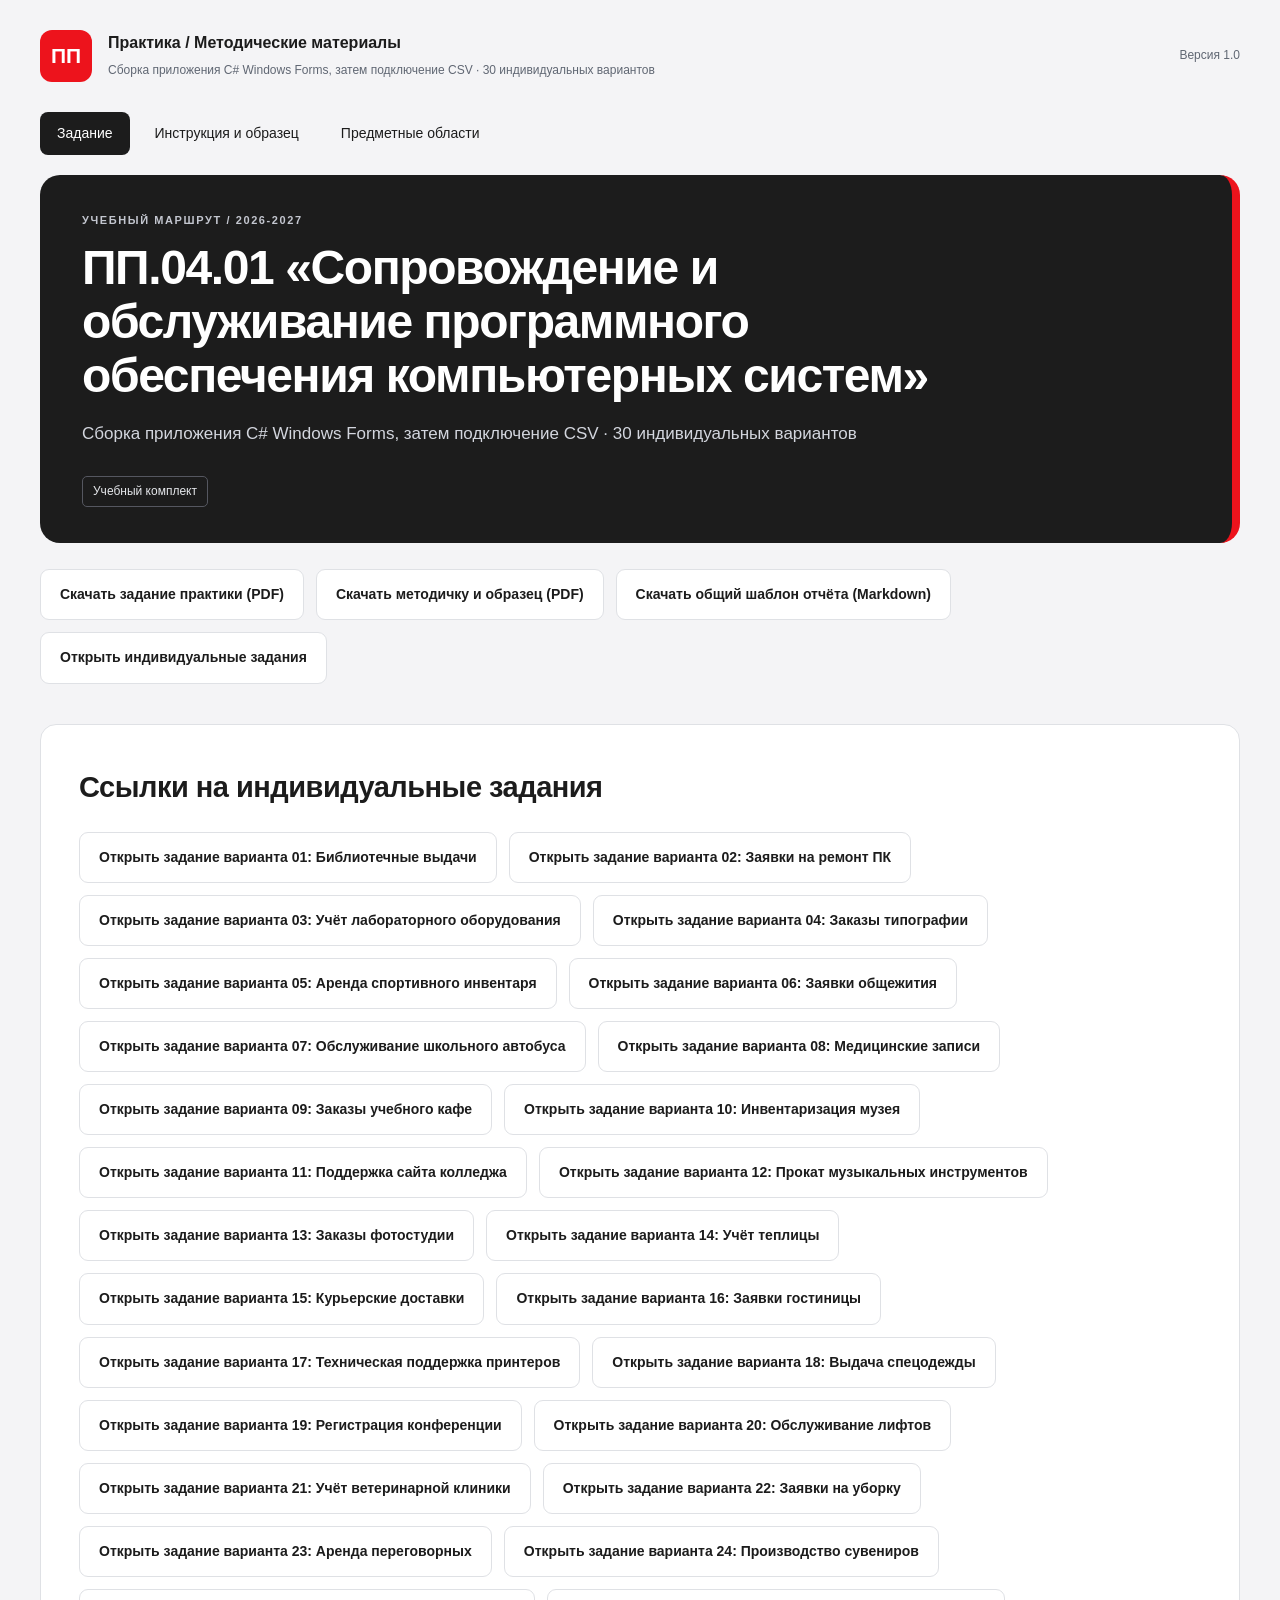
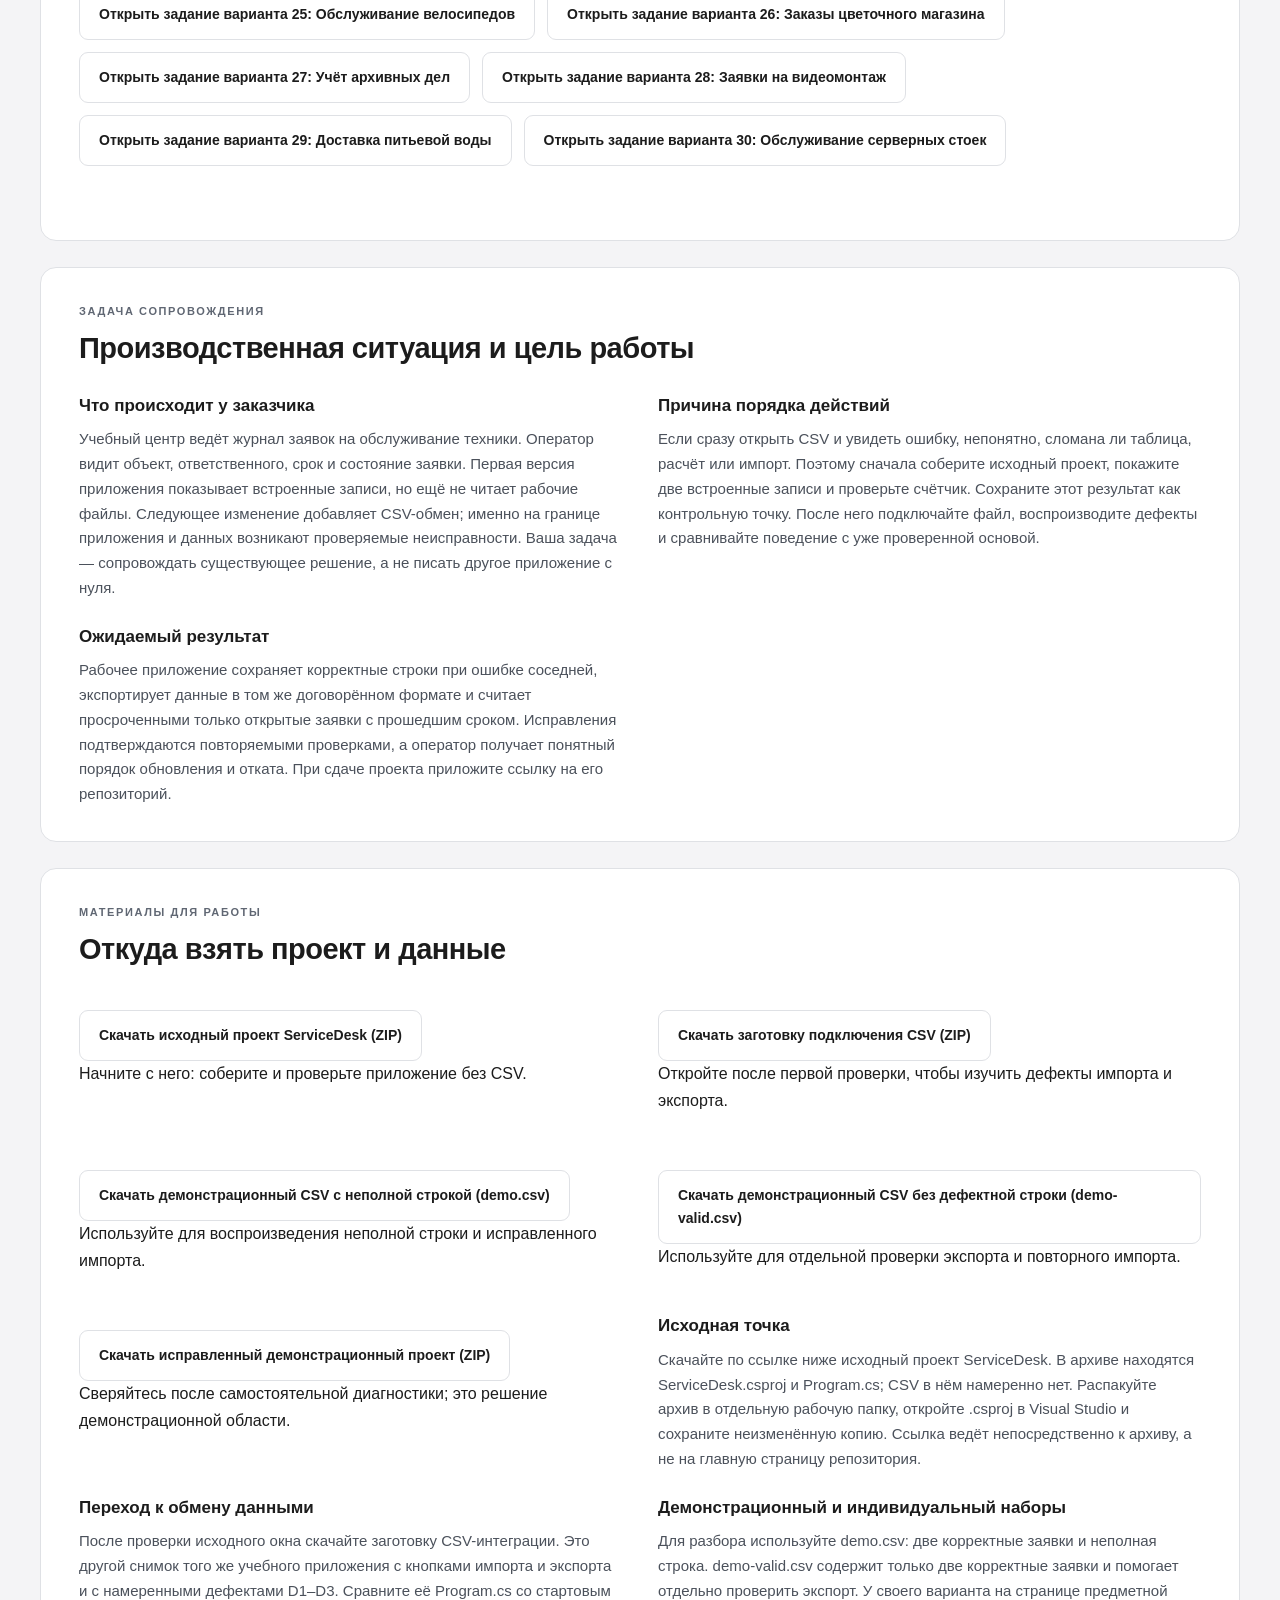
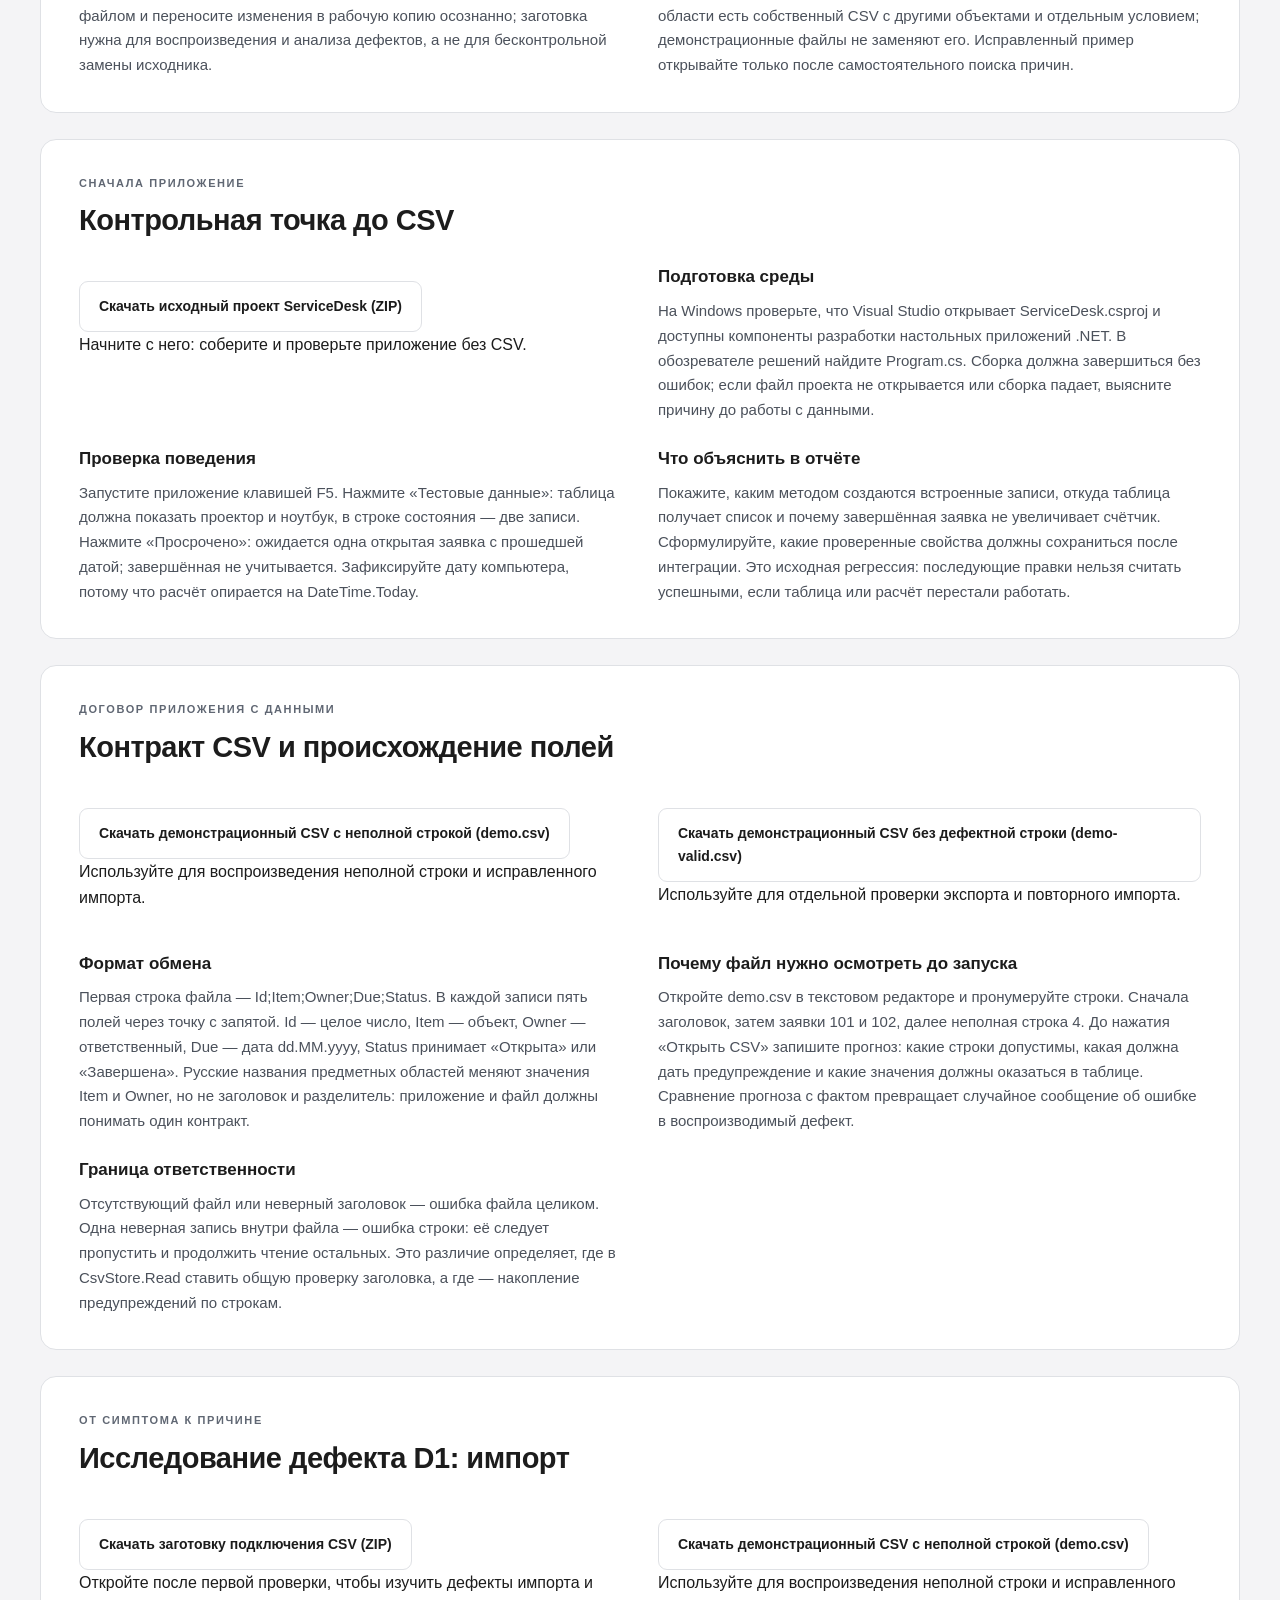
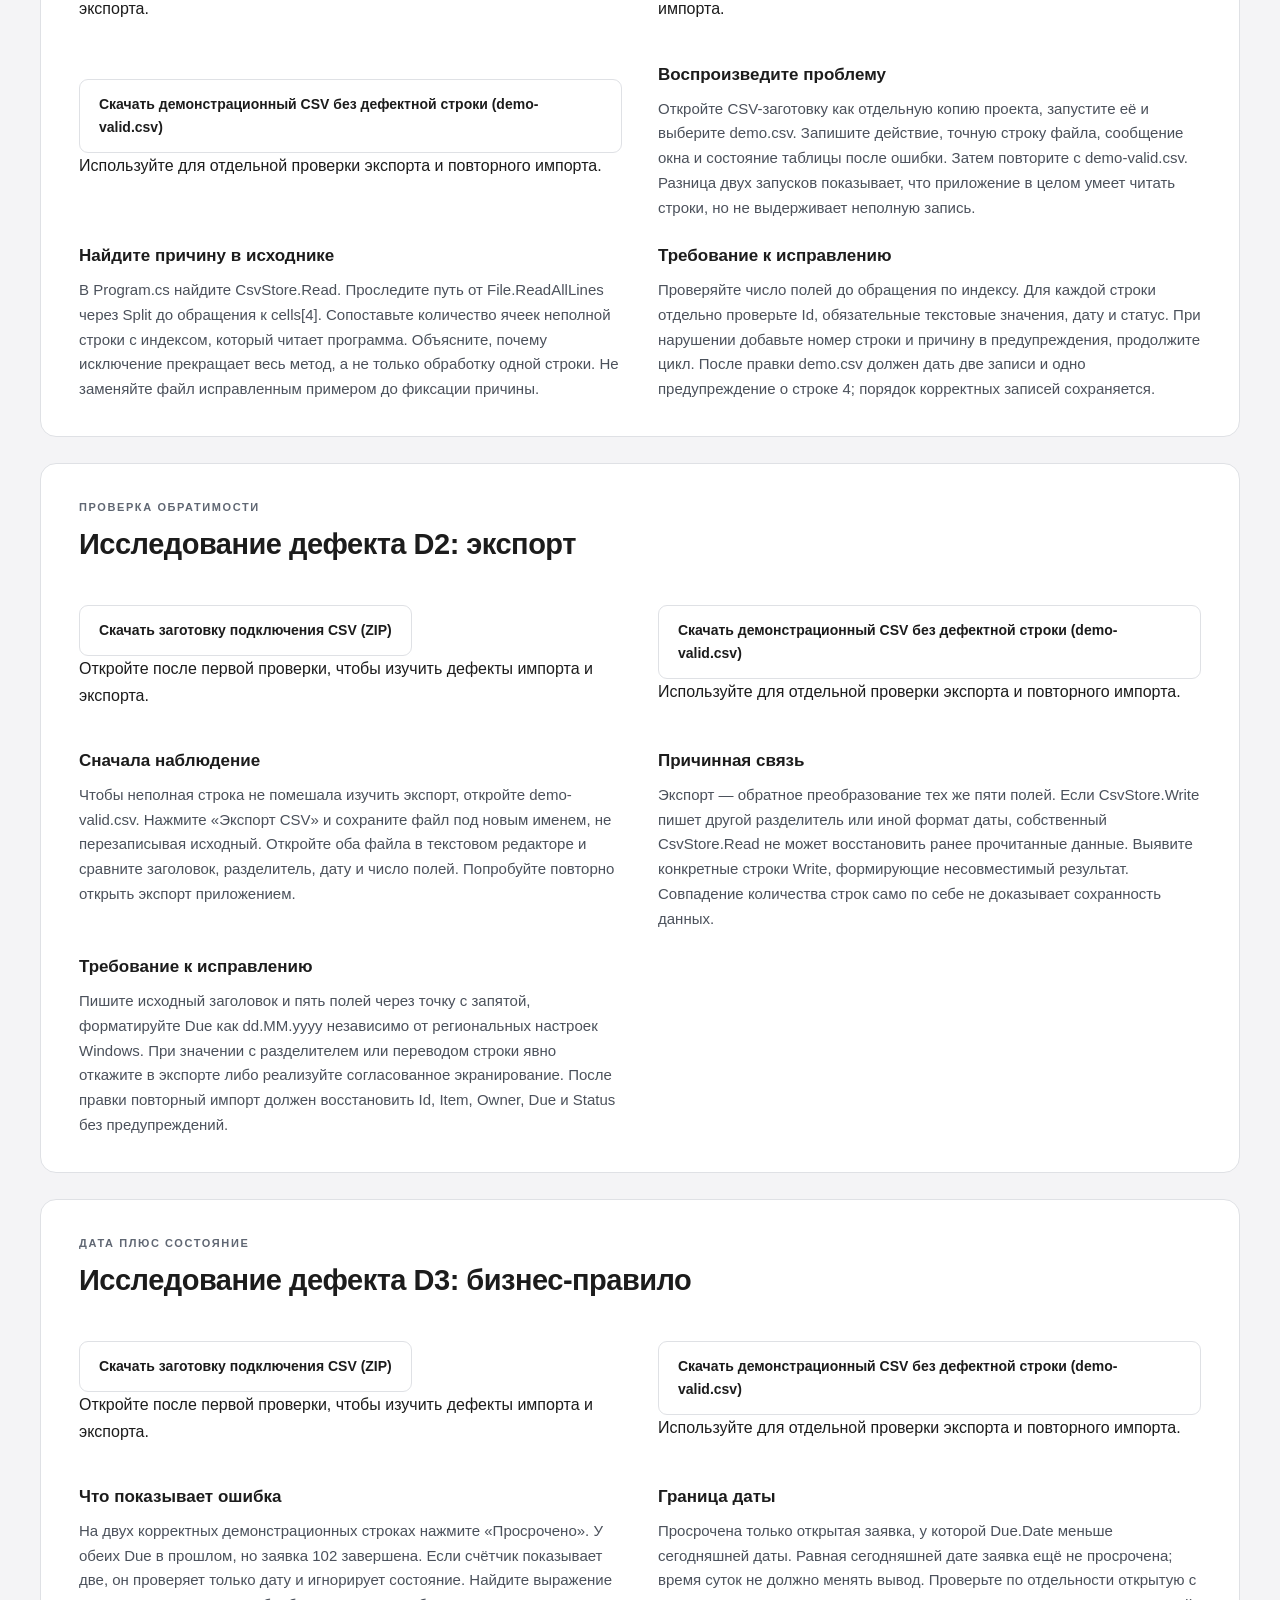
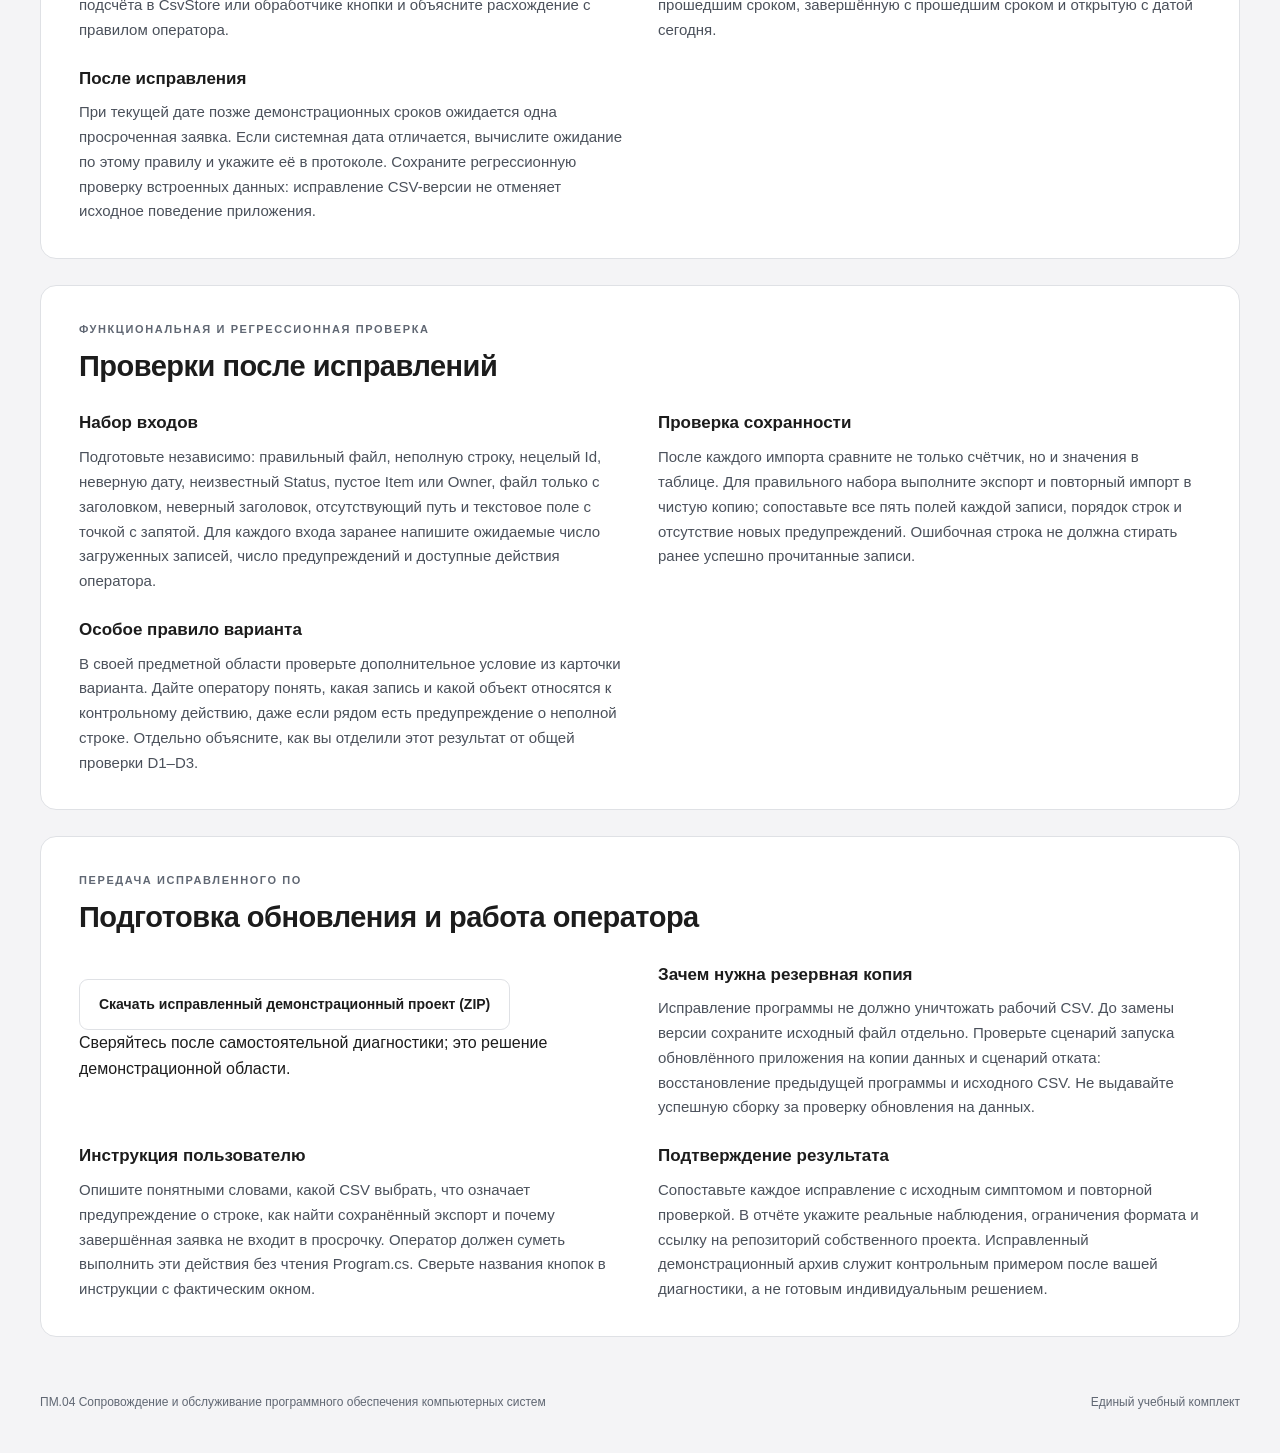
==== commit a075b522: "Expand PP.04.01 assignment and guide with causal workflow" ====
--- a/site/index.html
+++ b/site/index.html
@@ -1 +1 @@
-<!doctype html><html lang="ru"><head><meta charset="utf-8"><meta name="viewport" content="width=device-width,initial-scale=1"><title>ПП.04.01 «Сопровождение и обслуживание программного обеспечения компьютерных систем»</title><link rel="icon" href="assets/favicon.svg"><link rel="stylesheet" href="assets/style.css"></head><body><a class="skip" href="#main">Перейти к содержанию</a><header class="shell top"><a class="brand" href="index.html"><span class="emblem">ПП</span><span><strong>Практика / Методические материалы</strong><small>Сборка приложения C# Windows Forms, затем подключение CSV · 30 индивидуальных вариантов</small></span></a><span class="version">Версия 1.0</span></header><div class="shell"><nav><a href="index.html" aria-current=page>Задание</a><a href="lessons.html" >Инструкция и образец</a><a href="areas.html" >Предметные области</a></nav><main id="main"><section class="hero"><p class="eyebrow">Учебный маршрут / 2026-2027</p><h1>ПП.04.01 «Сопровождение и обслуживание программного обеспечения компьютерных систем»</h1><p>Сборка приложения C# Windows Forms, затем подключение CSV · 30 индивидуальных вариантов</p><span class="badge">Учебный комплект</span></section><div class="downloads"><a class="button" href="downloads/assignment.pdf">Задание PDF</a><a class="button" href="downloads/guide.pdf">Инструкция PDF</a><a class="button" href="downloads/report-template.md">Шаблон отчёта Markdown</a><a class="button" href="areas.html#variant-01">Индивидуальные задания</a></div><article class="lesson" id="variant-index"><h2>Ссылки на индивидуальные задания</h2><div class="downloads"><a class="button" href="areas.html#variant-01">Вариант 01: Библиотечные выдачи</a><a class="button" href="areas.html#variant-02">Вариант 02: Заявки на ремонт ПК</a><a class="button" href="areas.html#variant-03">Вариант 03: Учёт лабораторного оборудования</a><a class="button" href="areas.html#variant-04">Вариант 04: Заказы типографии</a><a class="button" href="areas.html#variant-05">Вариант 05: Аренда спортивного инвентаря</a><a class="button" href="areas.html#variant-06">Вариант 06: Заявки общежития</a><a class="button" href="areas.html#variant-07">Вариант 07: Обслуживание школьного автобуса</a><a class="button" href="areas.html#variant-08">Вариант 08: Медицинские записи</a><a class="button" href="areas.html#variant-09">Вариант 09: Заказы учебного кафе</a><a class="button" href="areas.html#variant-10">Вариант 10: Инвентаризация музея</a><a class="button" href="areas.html#variant-11">Вариант 11: Поддержка сайта колледжа</a><a class="button" href="areas.html#variant-12">Вариант 12: Прокат музыкальных инструментов</a><a class="button" href="areas.html#variant-13">Вариант 13: Заказы фотостудии</a><a class="button" href="areas.html#variant-14">Вариант 14: Учёт теплицы</a><a class="button" href="areas.html#variant-15">Вариант 15: Курьерские доставки</a><a class="button" href="areas.html#variant-16">Вариант 16: Заявки гостиницы</a><a class="button" href="areas.html#variant-17">Вариант 17: Техническая поддержка принтеров</a><a class="button" href="areas.html#variant-18">Вариант 18: Выдача спецодежды</a><a class="button" href="areas.html#variant-19">Вариант 19: Регистрация конференции</a><a class="button" href="areas.html#variant-20">Вариант 20: Обслуживание лифтов</a><a class="button" href="areas.html#variant-21">Вариант 21: Учёт ветеринарной клиники</a><a class="button" href="areas.html#variant-22">Вариант 22: Заявки на уборку</a><a class="button" href="areas.html#variant-23">Вариант 23: Аренда переговорных</a><a class="button" href="areas.html#variant-24">Вариант 24: Производство сувениров</a><a class="button" href="areas.html#variant-25">Вариант 25: Обслуживание велосипедов</a><a class="button" href="areas.html#variant-26">Вариант 26: Заказы цветочного магазина</a><a class="button" href="areas.html#variant-27">Вариант 27: Учёт архивных дел</a><a class="button" href="areas.html#variant-28">Вариант 28: Заявки на видеомонтаж</a><a class="button" href="areas.html#variant-29">Вариант 29: Доставка питьевой воды</a><a class="button" href="areas.html#variant-30">Вариант 30: Обслуживание серверных стоек</a></div></article><article class="lesson" id="page-1"><p class="eyebrow">Производственная практика</p><h2>Паспорт и результат</h2><div class="blocks"><section class="block text"><h3>Назначение</h3><p>ПП.04.01 «Сопровождение и обслуживание программного обеспечения компьютерных систем». Работа продолжается в следующей части практики.</p></section><section class="block text"><h3>Последовательность</h3><p>Сначала соберите и запустите приложение C# Windows Forms без CSV, проверьте таблицу и подсчёт на встроенных тестовых записях. Только после этой проверки подключите CSV своего варианта и выполните диагностику обмена данными.</p></section><section class="block text"><h3>Результат</h3><p>Подтвердите сборку и работу приложения до CSV, затем исправление импорта, экспорта и расчёта после подключения данных. При сдаче проекта приложите ссылку на его репозиторий.</p></section><section class="block text"><h3>Файлы и индивидуальные задания</h3><p>Начните с ServiceDesk-source.zip. После проверки приложения используйте ServiceDesk-csv-draft.zip и CSV своего варианта. Прямые ссылки на все 30 заданий находятся на странице https://olgakraven.github.io/2026-2027-09.02.07-prog-pp-pm.04-sem07-part01/areas.html . Исправленное демонстрационное решение доступно в ServiceDesk-fixed-example.zip после самостоятельной диагностики.</p></section></div></article><article class="lesson" id="page-2"><p class="eyebrow">Единая задача для всех вариантов</p><h2>Общее производственное задание</h2><div class="blocks"><section class="block text"><h3>Сборка приложения</h3><p>Скачайте ServiceDesk-source.zip, откройте ServiceDesk.csproj в Visual Studio, соберите и запустите проект. Нажмите «Тестовые данные»: должны появиться две встроенные записи. Нажмите «Просрочено»: ожидается 1. Зафиксируйте эти результаты до работы с CSV.</p></section><section class="block text"><h3>Подключение CSV</h3><p>После успешной проверки приложения изучите ServiceDesk-csv-draft.zip и добавьте в рабочую копию кнопки открытия и экспорта CSV, разбор пяти полей и отображение строк в таблице. Только теперь скачайте CSV своего варианта и подключите его к приложению.</p></section><section class="block text"><h3>Диагностика интеграции</h3><p>Воспроизведите D1 на неполной записи своего CSV, D2 экспортом и повторным импортом, D3 на завершённой записи с прошедшей датой. Зафиксируйте вход, действие, ожидаемое и фактическое поведение. Встроенные тестовые данные сохраняйте для сравнения.</p></section><section class="block text"><h3>Исправление</h3><p>Сделайте импорт устойчивым: проверьте число полей, целый идентификатор, дату dd.MM.yyyy и допустимый статус; плохую строку пропускайте с номером и причиной, а корректные загружайте. Экспортируйте пять полей через точку с запятой и ту же дату. Просроченными считайте только незавершённые записи с датой раньше текущей.</p></section><section class="block text"><h3>Проверки</h3><p>Проверьте неполную строку, неверную дату, пустой файл с заголовком, корректные записи, повторный импорт экспортированного CSV и граничную дату сегодня. Сравните число и содержимое записей до и после обмена.</p></section><section class="block text"><h3>Обновление</h3><p>Подготовьте пакет обновления с версией, списком исправлений, резервной копией исходных данных, порядком замены и отката. Напишите короткую инструкцию пользователю: открыть файл, понять предупреждения, сохранить результат и восстановить копию.</p></section></div></article><article class="lesson" id="page-3"><p class="eyebrow">Проверяемые результаты</p><h2>Критерии приёмки</h2><div class="blocks"><section class="block text"><h3>Работоспособность</h3><p>Приложение собирается и запускается на Windows до подключения CSV; встроенные данные отображаются и просрочка считается. После интеграции корректные строки доступны после импорта; ошибка одной строки не уничтожает остальные. Экспорт повторно читается без изменения значений.</p></section><section class="block text"><h3>Обоснованность</h3><p>Каждое исправление связано с воспроизведённым дефектом. Протокол содержит вход, ожидаемый и фактический результат. Дополнительное условие варианта проверено отдельно.</p></section><section class="block text"><h3>Передача</h3><p>Рядом с программой есть понятные сведения о версии, составе, резервном копировании и откате. Отчёт не содержит выдуманных измерений.</p></section></div></article></main><footer><span>ПМ.04 Сопровождение и обслуживание программного обеспечения компьютерных систем</span><span>Единый учебный комплект</span></footer></div></body></html>+<!doctype html><html lang="ru"><head><meta charset="utf-8"><meta name="viewport" content="width=device-width,initial-scale=1"><title>ПП.04.01 «Сопровождение и обслуживание программного обеспечения компьютерных систем»</title><link rel="icon" href="assets/favicon.svg"><link rel="stylesheet" href="assets/style.css"></head><body><a class="skip" href="#main">Перейти к содержанию</a><header class="shell top"><a class="brand" href="index.html"><span class="emblem">ПП</span><span><strong>Практика / Методические материалы</strong><small>Сборка приложения C# Windows Forms, затем подключение CSV · 30 индивидуальных вариантов</small></span></a><span class="version">Версия 1.0</span></header><div class="shell"><nav><a href="index.html" aria-current=page>Задание</a><a href="lessons.html" >Инструкция и образец</a><a href="areas.html" >Предметные области</a></nav><main id="main"><section class="hero"><p class="eyebrow">Учебный маршрут / 2026-2027</p><h1>ПП.04.01 «Сопровождение и обслуживание программного обеспечения компьютерных систем»</h1><p>Сборка приложения C# Windows Forms, затем подключение CSV · 30 индивидуальных вариантов</p><span class="badge">Учебный комплект</span></section><div class="downloads"><a class="button" href="downloads/assignment.pdf">Скачать задание практики (PDF)</a><a class="button" href="downloads/guide.pdf">Скачать методичку и образец (PDF)</a><a class="button" href="downloads/report-template.md">Скачать общий шаблон отчёта (Markdown)</a><a class="button" href="areas.html#variant-01">Открыть индивидуальные задания</a></div><article class="lesson" id="variant-index"><h2>Ссылки на индивидуальные задания</h2><div class="downloads"><a class="button" href="areas.html#variant-01">Открыть задание варианта 01: Библиотечные выдачи</a><a class="button" href="areas.html#variant-02">Открыть задание варианта 02: Заявки на ремонт ПК</a><a class="button" href="areas.html#variant-03">Открыть задание варианта 03: Учёт лабораторного оборудования</a><a class="button" href="areas.html#variant-04">Открыть задание варианта 04: Заказы типографии</a><a class="button" href="areas.html#variant-05">Открыть задание варианта 05: Аренда спортивного инвентаря</a><a class="button" href="areas.html#variant-06">Открыть задание варианта 06: Заявки общежития</a><a class="button" href="areas.html#variant-07">Открыть задание варианта 07: Обслуживание школьного автобуса</a><a class="button" href="areas.html#variant-08">Открыть задание варианта 08: Медицинские записи</a><a class="button" href="areas.html#variant-09">Открыть задание варианта 09: Заказы учебного кафе</a><a class="button" href="areas.html#variant-10">Открыть задание варианта 10: Инвентаризация музея</a><a class="button" href="areas.html#variant-11">Открыть задание варианта 11: Поддержка сайта колледжа</a><a class="button" href="areas.html#variant-12">Открыть задание варианта 12: Прокат музыкальных инструментов</a><a class="button" href="areas.html#variant-13">Открыть задание варианта 13: Заказы фотостудии</a><a class="button" href="areas.html#variant-14">Открыть задание варианта 14: Учёт теплицы</a><a class="button" href="areas.html#variant-15">Открыть задание варианта 15: Курьерские доставки</a><a class="button" href="areas.html#variant-16">Открыть задание варианта 16: Заявки гостиницы</a><a class="button" href="areas.html#variant-17">Открыть задание варианта 17: Техническая поддержка принтеров</a><a class="button" href="areas.html#variant-18">Открыть задание варианта 18: Выдача спецодежды</a><a class="button" href="areas.html#variant-19">Открыть задание варианта 19: Регистрация конференции</a><a class="button" href="areas.html#variant-20">Открыть задание варианта 20: Обслуживание лифтов</a><a class="button" href="areas.html#variant-21">Открыть задание варианта 21: Учёт ветеринарной клиники</a><a class="button" href="areas.html#variant-22">Открыть задание варианта 22: Заявки на уборку</a><a class="button" href="areas.html#variant-23">Открыть задание варианта 23: Аренда переговорных</a><a class="button" href="areas.html#variant-24">Открыть задание варианта 24: Производство сувениров</a><a class="button" href="areas.html#variant-25">Открыть задание варианта 25: Обслуживание велосипедов</a><a class="button" href="areas.html#variant-26">Открыть задание варианта 26: Заказы цветочного магазина</a><a class="button" href="areas.html#variant-27">Открыть задание варианта 27: Учёт архивных дел</a><a class="button" href="areas.html#variant-28">Открыть задание варианта 28: Заявки на видеомонтаж</a><a class="button" href="areas.html#variant-29">Открыть задание варианта 29: Доставка питьевой воды</a><a class="button" href="areas.html#variant-30">Открыть задание варианта 30: Обслуживание серверных стоек</a></div></article><article class="lesson" id="page-1"><p class="eyebrow">Задача сопровождения</p><h2>Производственная ситуация и цель работы</h2><div class="blocks"><section class="block text"><h3>Что происходит у заказчика</h3><p>Учебный центр ведёт журнал заявок на обслуживание техники. Оператор видит объект, ответственного, срок и состояние заявки. Первая версия приложения показывает встроенные записи, но ещё не читает рабочие файлы. Следующее изменение добавляет CSV-обмен; именно на границе приложения и данных возникают проверяемые неисправности. Ваша задача — сопровождать существующее решение, а не писать другое приложение с нуля.</p></section><section class="block text"><h3>Причина порядка действий</h3><p>Если сразу открыть CSV и увидеть ошибку, непонятно, сломана ли таблица, расчёт или импорт. Поэтому сначала соберите исходный проект, покажите две встроенные записи и проверьте счётчик. Сохраните этот результат как контрольную точку. После него подключайте файл, воспроизводите дефекты и сравнивайте поведение с уже проверенной основой.</p></section><section class="block text"><h3>Ожидаемый результат</h3><p>Рабочее приложение сохраняет корректные строки при ошибке соседней, экспортирует данные в том же договорённом формате и считает просроченными только открытые заявки с прошедшим сроком. Исправления подтверждаются повторяемыми проверками, а оператор получает понятный порядок обновления и отката. При сдаче проекта приложите ссылку на его репозиторий.</p></section></div></article><article class="lesson" id="page-2"><p class="eyebrow">Материалы для работы</p><h2>Откуда взять проект и данные</h2><div class="blocks"><p class="block"><a class="button" href="downloads/ServiceDesk-source.zip">Скачать исходный проект ServiceDesk (ZIP)</a><br>Начните с него: соберите и проверьте приложение без CSV.</p><p class="block"><a class="button" href="downloads/ServiceDesk-csv-draft.zip">Скачать заготовку подключения CSV (ZIP)</a><br>Откройте после первой проверки, чтобы изучить дефекты импорта и экспорта.</p><p class="block"><a class="button" href="downloads/demo.csv">Скачать демонстрационный CSV с неполной строкой (demo.csv)</a><br>Используйте для воспроизведения неполной строки и исправленного импорта.</p><p class="block"><a class="button" href="downloads/demo-valid.csv">Скачать демонстрационный CSV без дефектной строки (demo-valid.csv)</a><br>Используйте для отдельной проверки экспорта и повторного импорта.</p><p class="block"><a class="button" href="downloads/ServiceDesk-fixed-example.zip">Скачать исправленный демонстрационный проект (ZIP)</a><br>Сверяйтесь после самостоятельной диагностики; это решение демонстрационной области.</p><section class="block text"><h3>Исходная точка</h3><p>Скачайте по ссылке ниже исходный проект ServiceDesk. В архиве находятся ServiceDesk.csproj и Program.cs; CSV в нём намеренно нет. Распакуйте архив в отдельную рабочую папку, откройте .csproj в Visual Studio и сохраните неизменённую копию. Ссылка ведёт непосредственно к архиву, а не на главную страницу репозитория.</p></section><section class="block text"><h3>Переход к обмену данными</h3><p>После проверки исходного окна скачайте заготовку CSV-интеграции. Это другой снимок того же учебного приложения с кнопками импорта и экспорта и с намеренными дефектами D1–D3. Сравните её Program.cs со стартовым файлом и переносите изменения в рабочую копию осознанно; заготовка нужна для воспроизведения и анализа дефектов, а не для бесконтрольной замены исходника.</p></section><section class="block text"><h3>Демонстрационный и индивидуальный наборы</h3><p>Для разбора используйте demo.csv: две корректные заявки и неполная строка. demo-valid.csv содержит только две корректные заявки и помогает отдельно проверить экспорт. У своего варианта на странице предметной области есть собственный CSV с другими объектами и отдельным условием; демонстрационные файлы не заменяют его. Исправленный пример открывайте только после самостоятельного поиска причин.</p></section></div></article><article class="lesson" id="page-3"><p class="eyebrow">Сначала приложение</p><h2>Контрольная точка до CSV</h2><div class="blocks"><p class="block"><a class="button" href="downloads/ServiceDesk-source.zip">Скачать исходный проект ServiceDesk (ZIP)</a><br>Начните с него: соберите и проверьте приложение без CSV.</p><section class="block text"><h3>Подготовка среды</h3><p>На Windows проверьте, что Visual Studio открывает ServiceDesk.csproj и доступны компоненты разработки настольных приложений .NET. В обозревателе решений найдите Program.cs. Сборка должна завершиться без ошибок; если файл проекта не открывается или сборка падает, выясните причину до работы с данными.</p></section><section class="block text"><h3>Проверка поведения</h3><p>Запустите приложение клавишей F5. Нажмите «Тестовые данные»: таблица должна показать проектор и ноутбук, в строке состояния — две записи. Нажмите «Просрочено»: ожидается одна открытая заявка с прошедшей датой; завершённая не учитывается. Зафиксируйте дату компьютера, потому что расчёт опирается на DateTime.Today.</p></section><section class="block text"><h3>Что объяснить в отчёте</h3><p>Покажите, каким методом создаются встроенные записи, откуда таблица получает список и почему завершённая заявка не увеличивает счётчик. Сформулируйте, какие проверенные свойства должны сохраниться после интеграции. Это исходная регрессия: последующие правки нельзя считать успешными, если таблица или расчёт перестали работать.</p></section></div></article><article class="lesson" id="page-4"><p class="eyebrow">Договор приложения с данными</p><h2>Контракт CSV и происхождение полей</h2><div class="blocks"><p class="block"><a class="button" href="downloads/demo.csv">Скачать демонстрационный CSV с неполной строкой (demo.csv)</a><br>Используйте для воспроизведения неполной строки и исправленного импорта.</p><p class="block"><a class="button" href="downloads/demo-valid.csv">Скачать демонстрационный CSV без дефектной строки (demo-valid.csv)</a><br>Используйте для отдельной проверки экспорта и повторного импорта.</p><section class="block text"><h3>Формат обмена</h3><p>Первая строка файла — Id;Item;Owner;Due;Status. В каждой записи пять полей через точку с запятой. Id — целое число, Item — объект, Owner — ответственный, Due — дата dd.MM.yyyy, Status принимает «Открыта» или «Завершена». Русские названия предметных областей меняют значения Item и Owner, но не заголовок и разделитель: приложение и файл должны понимать один контракт.</p></section><section class="block text"><h3>Почему файл нужно осмотреть до запуска</h3><p>Откройте demo.csv в текстовом редакторе и пронумеруйте строки. Сначала заголовок, затем заявки 101 и 102, далее неполная строка 4. До нажатия «Открыть CSV» запишите прогноз: какие строки допустимы, какая должна дать предупреждение и какие значения должны оказаться в таблице. Сравнение прогноза с фактом превращает случайное сообщение об ошибке в воспроизводимый дефект.</p></section><section class="block text"><h3>Граница ответственности</h3><p>Отсутствующий файл или неверный заголовок — ошибка файла целиком. Одна неверная запись внутри файла — ошибка строки: её следует пропустить и продолжить чтение остальных. Это различие определяет, где в CsvStore.Read ставить общую проверку заголовка, а где — накопление предупреждений по строкам.</p></section></div></article><article class="lesson" id="page-5"><p class="eyebrow">От симптома к причине</p><h2>Исследование дефекта D1: импорт</h2><div class="blocks"><p class="block"><a class="button" href="downloads/ServiceDesk-csv-draft.zip">Скачать заготовку подключения CSV (ZIP)</a><br>Откройте после первой проверки, чтобы изучить дефекты импорта и экспорта.</p><p class="block"><a class="button" href="downloads/demo.csv">Скачать демонстрационный CSV с неполной строкой (demo.csv)</a><br>Используйте для воспроизведения неполной строки и исправленного импорта.</p><p class="block"><a class="button" href="downloads/demo-valid.csv">Скачать демонстрационный CSV без дефектной строки (demo-valid.csv)</a><br>Используйте для отдельной проверки экспорта и повторного импорта.</p><section class="block text"><h3>Воспроизведите проблему</h3><p>Откройте CSV-заготовку как отдельную копию проекта, запустите её и выберите demo.csv. Запишите действие, точную строку файла, сообщение окна и состояние таблицы после ошибки. Затем повторите с demo-valid.csv. Разница двух запусков показывает, что приложение в целом умеет читать строки, но не выдерживает неполную запись.</p></section><section class="block text"><h3>Найдите причину в исходнике</h3><p>В Program.cs найдите CsvStore.Read. Проследите путь от File.ReadAllLines через Split до обращения к cells[4]. Сопоставьте количество ячеек неполной строки с индексом, который читает программа. Объясните, почему исключение прекращает весь метод, а не только обработку одной строки. Не заменяйте файл исправленным примером до фиксации причины.</p></section><section class="block text"><h3>Требование к исправлению</h3><p>Проверяйте число полей до обращения по индексу. Для каждой строки отдельно проверьте Id, обязательные текстовые значения, дату и статус. При нарушении добавьте номер строки и причину в предупреждения, продолжите цикл. После правки demo.csv должен дать две записи и одно предупреждение о строке 4; порядок корректных записей сохраняется.</p></section></div></article><article class="lesson" id="page-6"><p class="eyebrow">Проверка обратимости</p><h2>Исследование дефекта D2: экспорт</h2><div class="blocks"><p class="block"><a class="button" href="downloads/ServiceDesk-csv-draft.zip">Скачать заготовку подключения CSV (ZIP)</a><br>Откройте после первой проверки, чтобы изучить дефекты импорта и экспорта.</p><p class="block"><a class="button" href="downloads/demo-valid.csv">Скачать демонстрационный CSV без дефектной строки (demo-valid.csv)</a><br>Используйте для отдельной проверки экспорта и повторного импорта.</p><section class="block text"><h3>Сначала наблюдение</h3><p>Чтобы неполная строка не помешала изучить экспорт, откройте demo-valid.csv. Нажмите «Экспорт CSV» и сохраните файл под новым именем, не перезаписывая исходный. Откройте оба файла в текстовом редакторе и сравните заголовок, разделитель, дату и число полей. Попробуйте повторно открыть экспорт приложением.</p></section><section class="block text"><h3>Причинная связь</h3><p>Экспорт — обратное преобразование тех же пяти полей. Если CsvStore.Write пишет другой разделитель или иной формат даты, собственный CsvStore.Read не может восстановить ранее прочитанные данные. Выявите конкретные строки Write, формирующие несовместимый результат. Совпадение количества строк само по себе не доказывает сохранность данных.</p></section><section class="block text"><h3>Требование к исправлению</h3><p>Пишите исходный заголовок и пять полей через точку с запятой, форматируйте Due как dd.MM.yyyy независимо от региональных настроек Windows. При значении с разделителем или переводом строки явно откажите в экспорте либо реализуйте согласованное экранирование. После правки повторный импорт должен восстановить Id, Item, Owner, Due и Status без предупреждений.</p></section></div></article><article class="lesson" id="page-7"><p class="eyebrow">Дата плюс состояние</p><h2>Исследование дефекта D3: бизнес-правило</h2><div class="blocks"><p class="block"><a class="button" href="downloads/ServiceDesk-csv-draft.zip">Скачать заготовку подключения CSV (ZIP)</a><br>Откройте после первой проверки, чтобы изучить дефекты импорта и экспорта.</p><p class="block"><a class="button" href="downloads/demo-valid.csv">Скачать демонстрационный CSV без дефектной строки (demo-valid.csv)</a><br>Используйте для отдельной проверки экспорта и повторного импорта.</p><section class="block text"><h3>Что показывает ошибка</h3><p>На двух корректных демонстрационных строках нажмите «Просрочено». У обеих Due в прошлом, но заявка 102 завершена. Если счётчик показывает две, он проверяет только дату и игнорирует состояние. Найдите выражение подсчёта в CsvStore или обработчике кнопки и объясните расхождение с правилом оператора.</p></section><section class="block text"><h3>Граница даты</h3><p>Просрочена только открытая заявка, у которой Due.Date меньше сегодняшней даты. Равная сегодняшней дате заявка ещё не просрочена; время суток не должно менять вывод. Проверьте по отдельности открытую с прошедшим сроком, завершённую с прошедшим сроком и открытую с датой сегодня.</p></section><section class="block text"><h3>После исправления</h3><p>При текущей дате позже демонстрационных сроков ожидается одна просроченная заявка. Если системная дата отличается, вычислите ожидание по этому правилу и укажите её в протоколе. Сохраните регрессионную проверку встроенных данных: исправление CSV-версии не отменяет исходное поведение приложения.</p></section></div></article><article class="lesson" id="page-8"><p class="eyebrow">Функциональная и регрессионная проверка</p><h2>Проверки после исправлений</h2><div class="blocks"><section class="block text"><h3>Набор входов</h3><p>Подготовьте независимо: правильный файл, неполную строку, нецелый Id, неверную дату, неизвестный Status, пустое Item или Owner, файл только с заголовком, неверный заголовок, отсутствующий путь и текстовое поле с точкой с запятой. Для каждого входа заранее напишите ожидаемые число загруженных записей, число предупреждений и доступные действия оператора.</p></section><section class="block text"><h3>Проверка сохранности</h3><p>После каждого импорта сравните не только счётчик, но и значения в таблице. Для правильного набора выполните экспорт и повторный импорт в чистую копию; сопоставьте все пять полей каждой записи, порядок строк и отсутствие новых предупреждений. Ошибочная строка не должна стирать ранее успешно прочитанные записи.</p></section><section class="block text"><h3>Особое правило варианта</h3><p>В своей предметной области проверьте дополнительное условие из карточки варианта. Дайте оператору понять, какая запись и какой объект относятся к контрольному действию, даже если рядом есть предупреждение о неполной строке. Отдельно объясните, как вы отделили этот результат от общей проверки D1–D3.</p></section></div></article><article class="lesson" id="page-9"><p class="eyebrow">Передача исправленного ПО</p><h2>Подготовка обновления и работа оператора</h2><div class="blocks"><p class="block"><a class="button" href="downloads/ServiceDesk-fixed-example.zip">Скачать исправленный демонстрационный проект (ZIP)</a><br>Сверяйтесь после самостоятельной диагностики; это решение демонстрационной области.</p><section class="block text"><h3>Зачем нужна резервная копия</h3><p>Исправление программы не должно уничтожать рабочий CSV. До замены версии сохраните исходный файл отдельно. Проверьте сценарий запуска обновлённого приложения на копии данных и сценарий отката: восстановление предыдущей программы и исходного CSV. Не выдавайте успешную сборку за проверку обновления на данных.</p></section><section class="block text"><h3>Инструкция пользователю</h3><p>Опишите понятными словами, какой CSV выбрать, что означает предупреждение о строке, как найти сохранённый экспорт и почему завершённая заявка не входит в просрочку. Оператор должен суметь выполнить эти действия без чтения Program.cs. Сверьте названия кнопок в инструкции с фактическим окном.</p></section><section class="block text"><h3>Подтверждение результата</h3><p>Сопоставьте каждое исправление с исходным симптомом и повторной проверкой. В отчёте укажите реальные наблюдения, ограничения формата и ссылку на репозиторий собственного проекта. Исправленный демонстрационный архив служит контрольным примером после вашей диагностики, а не готовым индивидуальным решением.</p></section></div></article></main><footer><span>ПМ.04 Сопровождение и обслуживание программного обеспечения компьютерных систем</span><span>Единый учебный комплект</span></footer></div></body></html>
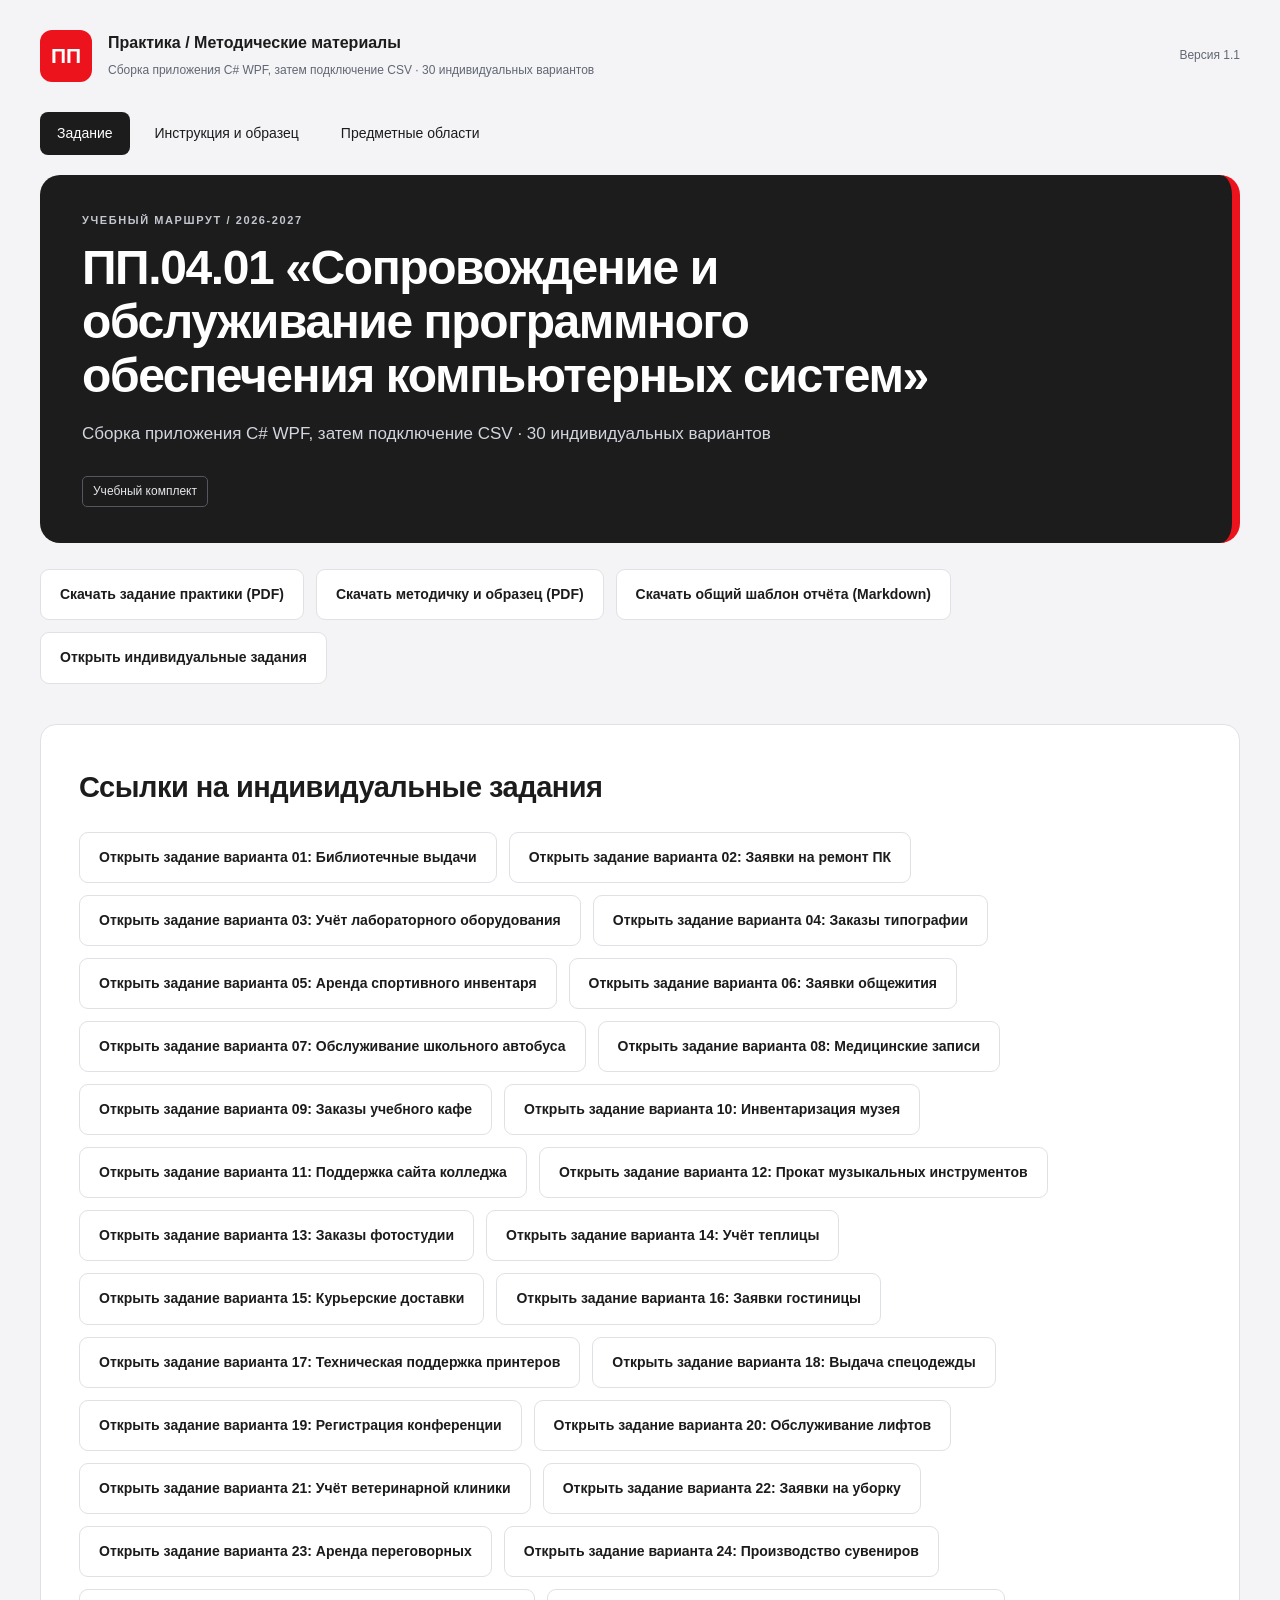
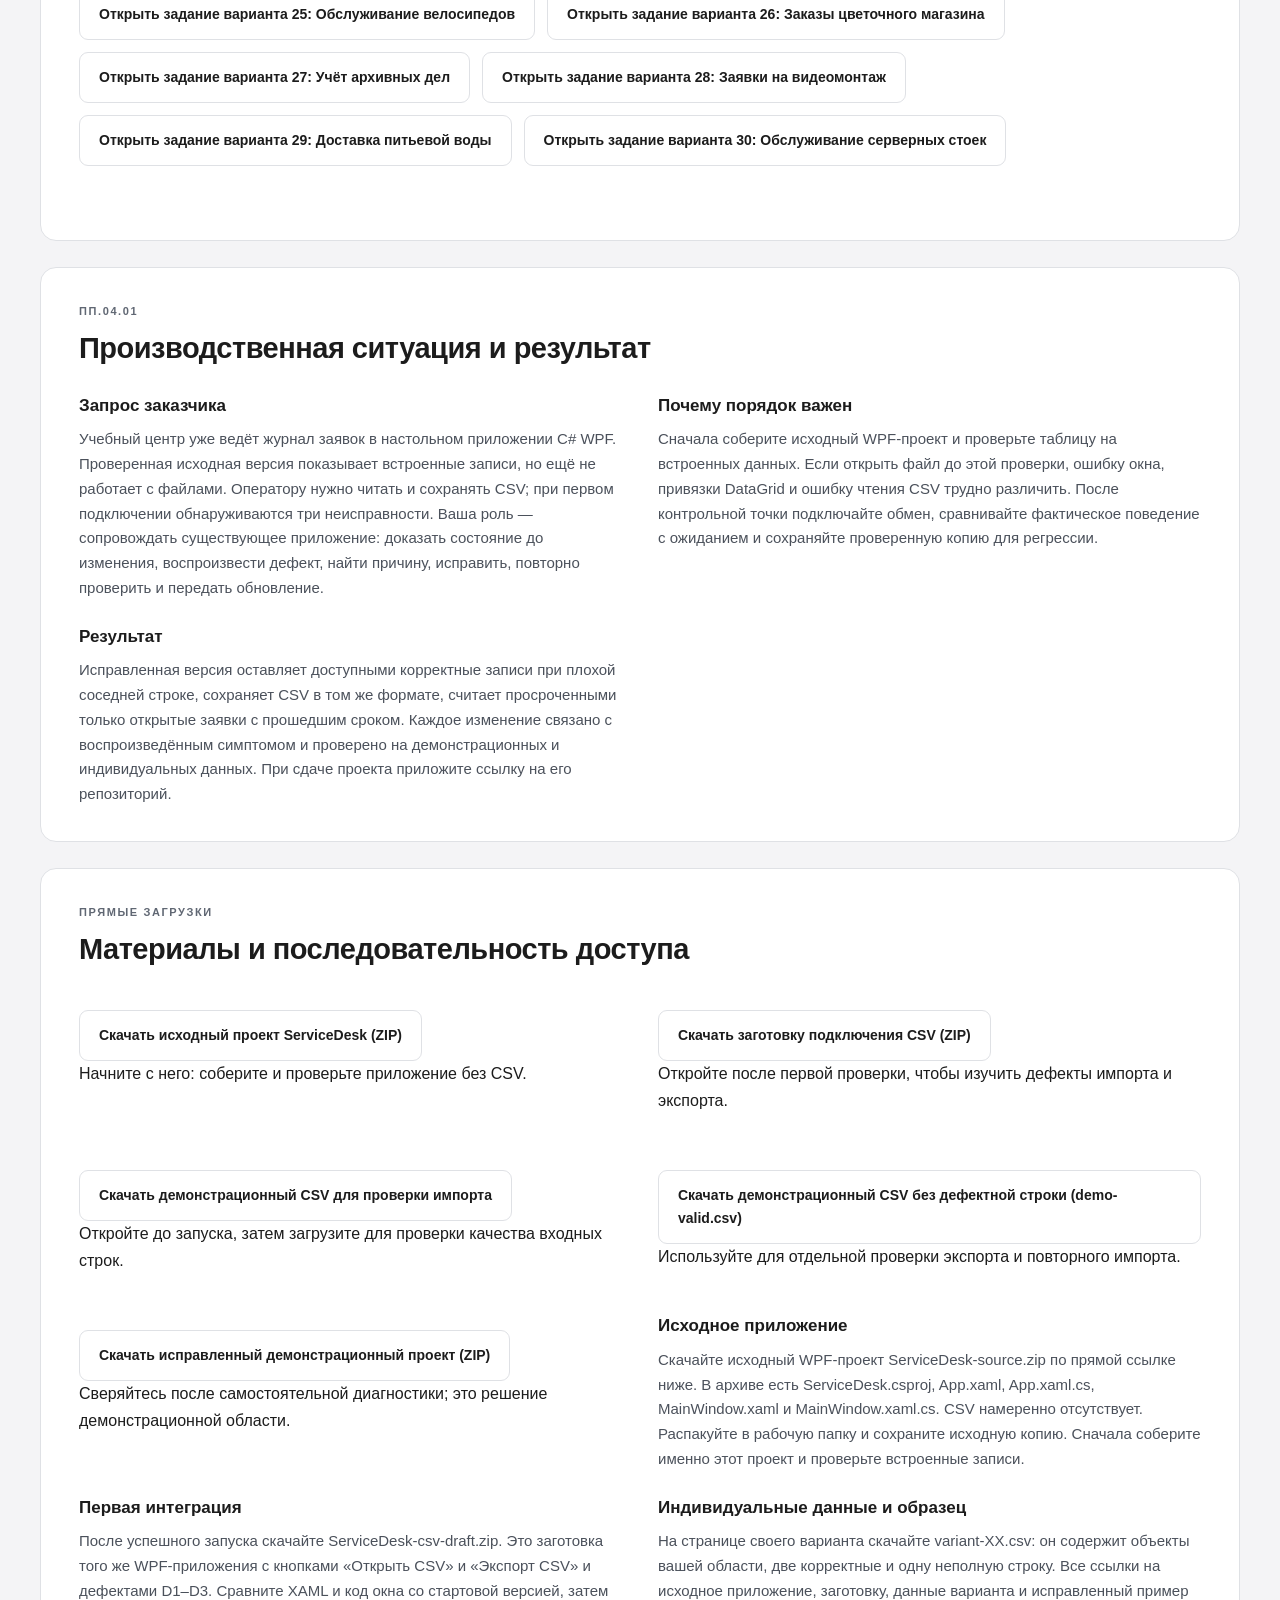
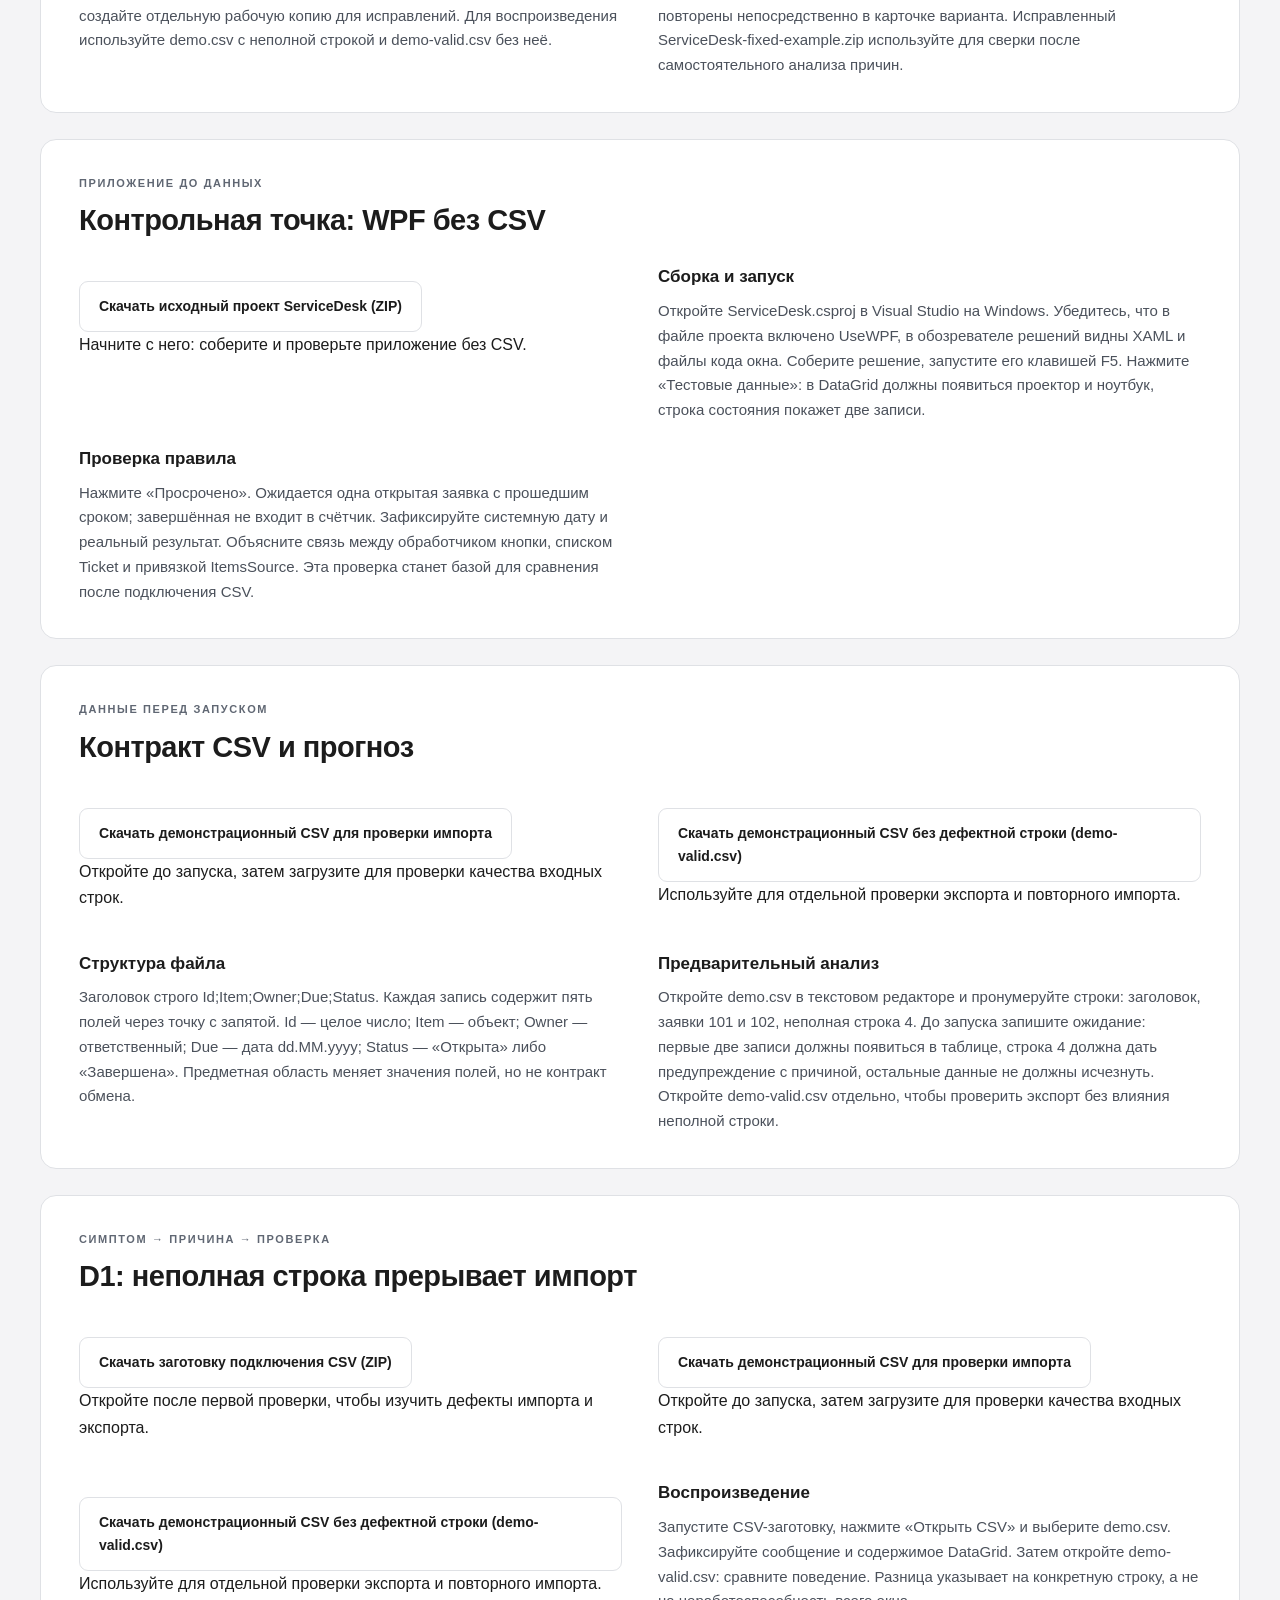
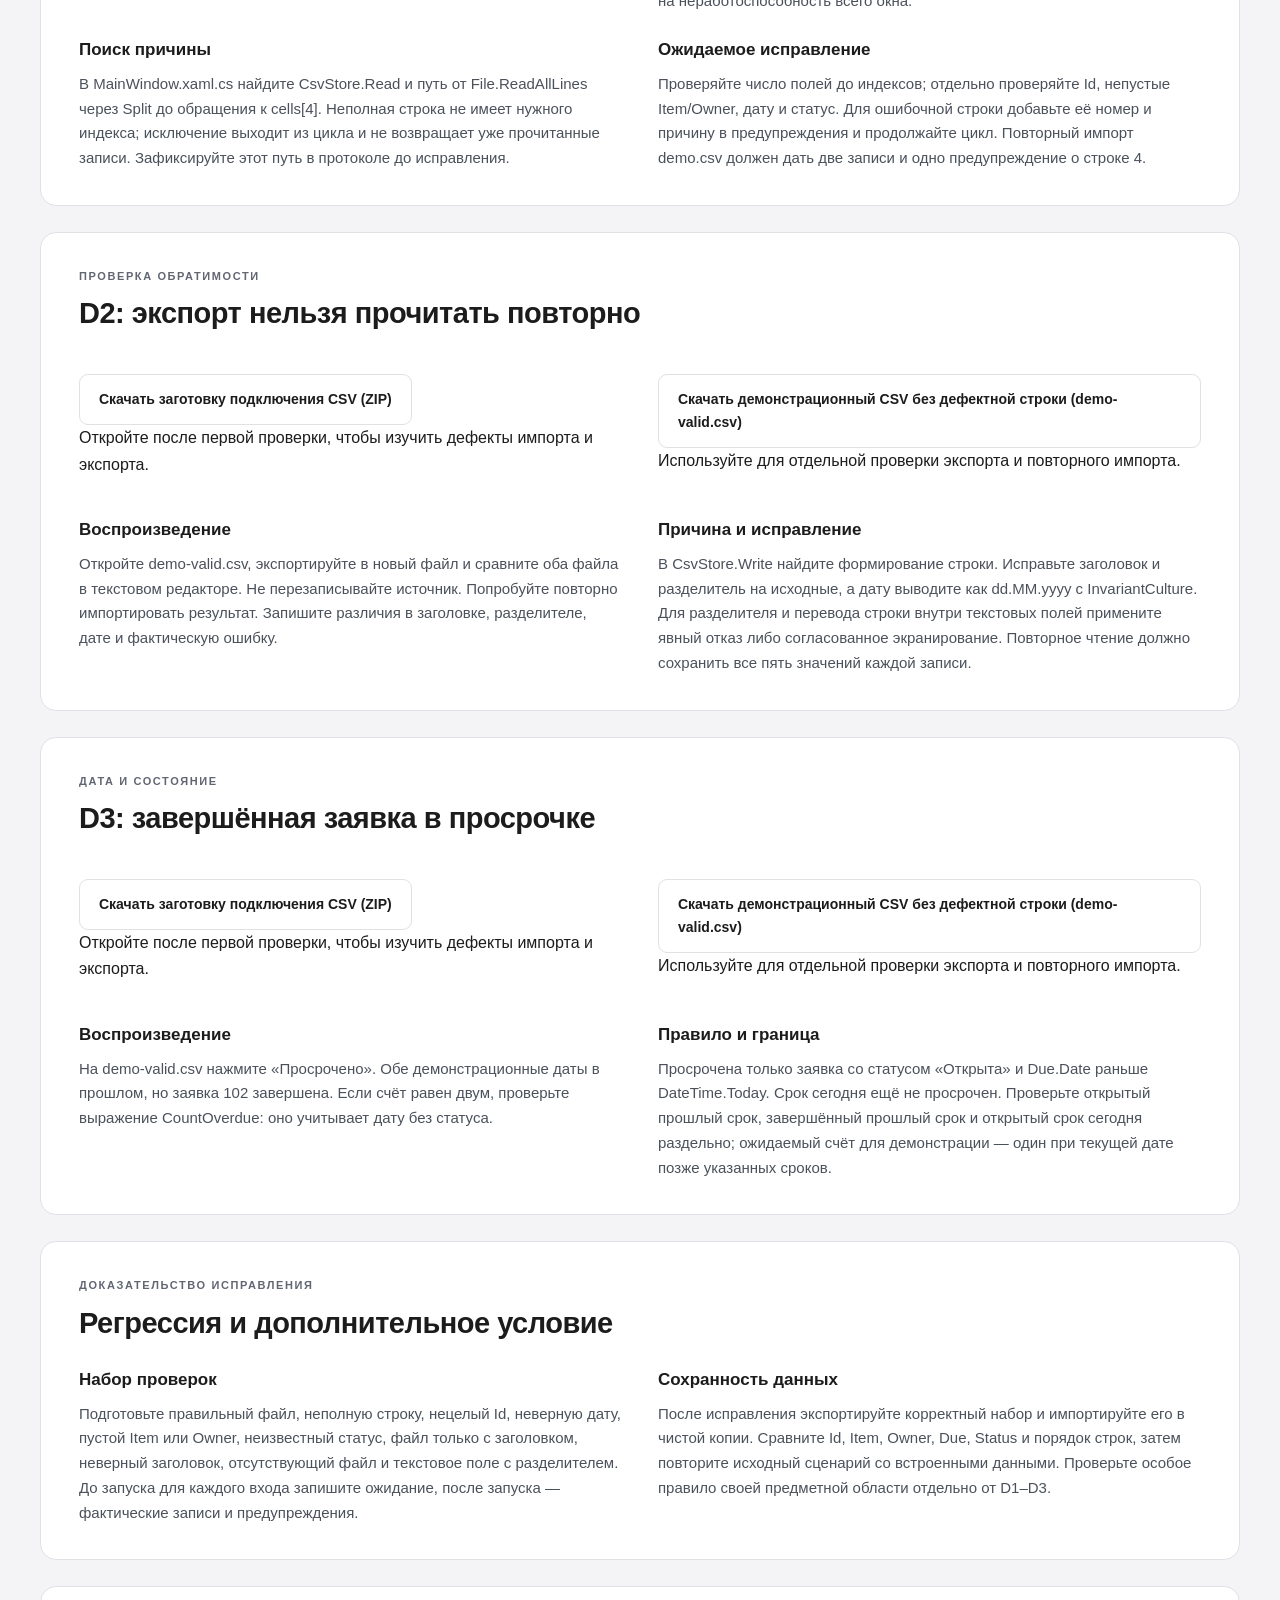
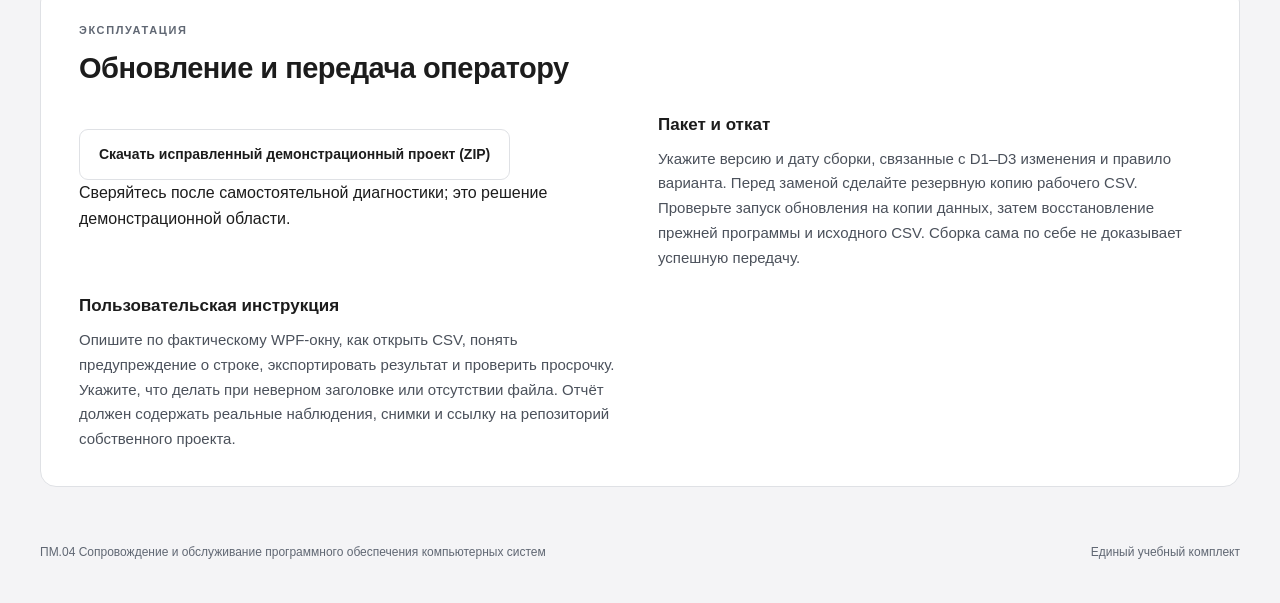
==== commit 470d15bb: "Перевести практику ПП.04.01 на WPF" ====
--- a/site/index.html
+++ b/site/index.html
@@ -1 +1 @@
-<!doctype html><html lang="ru"><head><meta charset="utf-8"><meta name="viewport" content="width=device-width,initial-scale=1"><title>ПП.04.01 «Сопровождение и обслуживание программного обеспечения компьютерных систем»</title><link rel="icon" href="assets/favicon.svg"><link rel="stylesheet" href="assets/style.css"></head><body><a class="skip" href="#main">Перейти к содержанию</a><header class="shell top"><a class="brand" href="index.html"><span class="emblem">ПП</span><span><strong>Практика / Методические материалы</strong><small>Сборка приложения C# Windows Forms, затем подключение CSV · 30 индивидуальных вариантов</small></span></a><span class="version">Версия 1.0</span></header><div class="shell"><nav><a href="index.html" aria-current=page>Задание</a><a href="lessons.html" >Инструкция и образец</a><a href="areas.html" >Предметные области</a></nav><main id="main"><section class="hero"><p class="eyebrow">Учебный маршрут / 2026-2027</p><h1>ПП.04.01 «Сопровождение и обслуживание программного обеспечения компьютерных систем»</h1><p>Сборка приложения C# Windows Forms, затем подключение CSV · 30 индивидуальных вариантов</p><span class="badge">Учебный комплект</span></section><div class="downloads"><a class="button" href="downloads/assignment.pdf">Скачать задание практики (PDF)</a><a class="button" href="downloads/guide.pdf">Скачать методичку и образец (PDF)</a><a class="button" href="downloads/report-template.md">Скачать общий шаблон отчёта (Markdown)</a><a class="button" href="areas.html#variant-01">Открыть индивидуальные задания</a></div><article class="lesson" id="variant-index"><h2>Ссылки на индивидуальные задания</h2><div class="downloads"><a class="button" href="areas.html#variant-01">Открыть задание варианта 01: Библиотечные выдачи</a><a class="button" href="areas.html#variant-02">Открыть задание варианта 02: Заявки на ремонт ПК</a><a class="button" href="areas.html#variant-03">Открыть задание варианта 03: Учёт лабораторного оборудования</a><a class="button" href="areas.html#variant-04">Открыть задание варианта 04: Заказы типографии</a><a class="button" href="areas.html#variant-05">Открыть задание варианта 05: Аренда спортивного инвентаря</a><a class="button" href="areas.html#variant-06">Открыть задание варианта 06: Заявки общежития</a><a class="button" href="areas.html#variant-07">Открыть задание варианта 07: Обслуживание школьного автобуса</a><a class="button" href="areas.html#variant-08">Открыть задание варианта 08: Медицинские записи</a><a class="button" href="areas.html#variant-09">Открыть задание варианта 09: Заказы учебного кафе</a><a class="button" href="areas.html#variant-10">Открыть задание варианта 10: Инвентаризация музея</a><a class="button" href="areas.html#variant-11">Открыть задание варианта 11: Поддержка сайта колледжа</a><a class="button" href="areas.html#variant-12">Открыть задание варианта 12: Прокат музыкальных инструментов</a><a class="button" href="areas.html#variant-13">Открыть задание варианта 13: Заказы фотостудии</a><a class="button" href="areas.html#variant-14">Открыть задание варианта 14: Учёт теплицы</a><a class="button" href="areas.html#variant-15">Открыть задание варианта 15: Курьерские доставки</a><a class="button" href="areas.html#variant-16">Открыть задание варианта 16: Заявки гостиницы</a><a class="button" href="areas.html#variant-17">Открыть задание варианта 17: Техническая поддержка принтеров</a><a class="button" href="areas.html#variant-18">Открыть задание варианта 18: Выдача спецодежды</a><a class="button" href="areas.html#variant-19">Открыть задание варианта 19: Регистрация конференции</a><a class="button" href="areas.html#variant-20">Открыть задание варианта 20: Обслуживание лифтов</a><a class="button" href="areas.html#variant-21">Открыть задание варианта 21: Учёт ветеринарной клиники</a><a class="button" href="areas.html#variant-22">Открыть задание варианта 22: Заявки на уборку</a><a class="button" href="areas.html#variant-23">Открыть задание варианта 23: Аренда переговорных</a><a class="button" href="areas.html#variant-24">Открыть задание варианта 24: Производство сувениров</a><a class="button" href="areas.html#variant-25">Открыть задание варианта 25: Обслуживание велосипедов</a><a class="button" href="areas.html#variant-26">Открыть задание варианта 26: Заказы цветочного магазина</a><a class="button" href="areas.html#variant-27">Открыть задание варианта 27: Учёт архивных дел</a><a class="button" href="areas.html#variant-28">Открыть задание варианта 28: Заявки на видеомонтаж</a><a class="button" href="areas.html#variant-29">Открыть задание варианта 29: Доставка питьевой воды</a><a class="button" href="areas.html#variant-30">Открыть задание варианта 30: Обслуживание серверных стоек</a></div></article><article class="lesson" id="page-1"><p class="eyebrow">Задача сопровождения</p><h2>Производственная ситуация и цель работы</h2><div class="blocks"><section class="block text"><h3>Что происходит у заказчика</h3><p>Учебный центр ведёт журнал заявок на обслуживание техники. Оператор видит объект, ответственного, срок и состояние заявки. Первая версия приложения показывает встроенные записи, но ещё не читает рабочие файлы. Следующее изменение добавляет CSV-обмен; именно на границе приложения и данных возникают проверяемые неисправности. Ваша задача — сопровождать существующее решение, а не писать другое приложение с нуля.</p></section><section class="block text"><h3>Причина порядка действий</h3><p>Если сразу открыть CSV и увидеть ошибку, непонятно, сломана ли таблица, расчёт или импорт. Поэтому сначала соберите исходный проект, покажите две встроенные записи и проверьте счётчик. Сохраните этот результат как контрольную точку. После него подключайте файл, воспроизводите дефекты и сравнивайте поведение с уже проверенной основой.</p></section><section class="block text"><h3>Ожидаемый результат</h3><p>Рабочее приложение сохраняет корректные строки при ошибке соседней, экспортирует данные в том же договорённом формате и считает просроченными только открытые заявки с прошедшим сроком. Исправления подтверждаются повторяемыми проверками, а оператор получает понятный порядок обновления и отката. При сдаче проекта приложите ссылку на его репозиторий.</p></section></div></article><article class="lesson" id="page-2"><p class="eyebrow">Материалы для работы</p><h2>Откуда взять проект и данные</h2><div class="blocks"><p class="block"><a class="button" href="downloads/ServiceDesk-source.zip">Скачать исходный проект ServiceDesk (ZIP)</a><br>Начните с него: соберите и проверьте приложение без CSV.</p><p class="block"><a class="button" href="downloads/ServiceDesk-csv-draft.zip">Скачать заготовку подключения CSV (ZIP)</a><br>Откройте после первой проверки, чтобы изучить дефекты импорта и экспорта.</p><p class="block"><a class="button" href="downloads/demo.csv">Скачать демонстрационный CSV с неполной строкой (demo.csv)</a><br>Используйте для воспроизведения неполной строки и исправленного импорта.</p><p class="block"><a class="button" href="downloads/demo-valid.csv">Скачать демонстрационный CSV без дефектной строки (demo-valid.csv)</a><br>Используйте для отдельной проверки экспорта и повторного импорта.</p><p class="block"><a class="button" href="downloads/ServiceDesk-fixed-example.zip">Скачать исправленный демонстрационный проект (ZIP)</a><br>Сверяйтесь после самостоятельной диагностики; это решение демонстрационной области.</p><section class="block text"><h3>Исходная точка</h3><p>Скачайте по ссылке ниже исходный проект ServiceDesk. В архиве находятся ServiceDesk.csproj и Program.cs; CSV в нём намеренно нет. Распакуйте архив в отдельную рабочую папку, откройте .csproj в Visual Studio и сохраните неизменённую копию. Ссылка ведёт непосредственно к архиву, а не на главную страницу репозитория.</p></section><section class="block text"><h3>Переход к обмену данными</h3><p>После проверки исходного окна скачайте заготовку CSV-интеграции. Это другой снимок того же учебного приложения с кнопками импорта и экспорта и с намеренными дефектами D1–D3. Сравните её Program.cs со стартовым файлом и переносите изменения в рабочую копию осознанно; заготовка нужна для воспроизведения и анализа дефектов, а не для бесконтрольной замены исходника.</p></section><section class="block text"><h3>Демонстрационный и индивидуальный наборы</h3><p>Для разбора используйте demo.csv: две корректные заявки и неполная строка. demo-valid.csv содержит только две корректные заявки и помогает отдельно проверить экспорт. У своего варианта на странице предметной области есть собственный CSV с другими объектами и отдельным условием; демонстрационные файлы не заменяют его. Исправленный пример открывайте только после самостоятельного поиска причин.</p></section></div></article><article class="lesson" id="page-3"><p class="eyebrow">Сначала приложение</p><h2>Контрольная точка до CSV</h2><div class="blocks"><p class="block"><a class="button" href="downloads/ServiceDesk-source.zip">Скачать исходный проект ServiceDesk (ZIP)</a><br>Начните с него: соберите и проверьте приложение без CSV.</p><section class="block text"><h3>Подготовка среды</h3><p>На Windows проверьте, что Visual Studio открывает ServiceDesk.csproj и доступны компоненты разработки настольных приложений .NET. В обозревателе решений найдите Program.cs. Сборка должна завершиться без ошибок; если файл проекта не открывается или сборка падает, выясните причину до работы с данными.</p></section><section class="block text"><h3>Проверка поведения</h3><p>Запустите приложение клавишей F5. Нажмите «Тестовые данные»: таблица должна показать проектор и ноутбук, в строке состояния — две записи. Нажмите «Просрочено»: ожидается одна открытая заявка с прошедшей датой; завершённая не учитывается. Зафиксируйте дату компьютера, потому что расчёт опирается на DateTime.Today.</p></section><section class="block text"><h3>Что объяснить в отчёте</h3><p>Покажите, каким методом создаются встроенные записи, откуда таблица получает список и почему завершённая заявка не увеличивает счётчик. Сформулируйте, какие проверенные свойства должны сохраниться после интеграции. Это исходная регрессия: последующие правки нельзя считать успешными, если таблица или расчёт перестали работать.</p></section></div></article><article class="lesson" id="page-4"><p class="eyebrow">Договор приложения с данными</p><h2>Контракт CSV и происхождение полей</h2><div class="blocks"><p class="block"><a class="button" href="downloads/demo.csv">Скачать демонстрационный CSV с неполной строкой (demo.csv)</a><br>Используйте для воспроизведения неполной строки и исправленного импорта.</p><p class="block"><a class="button" href="downloads/demo-valid.csv">Скачать демонстрационный CSV без дефектной строки (demo-valid.csv)</a><br>Используйте для отдельной проверки экспорта и повторного импорта.</p><section class="block text"><h3>Формат обмена</h3><p>Первая строка файла — Id;Item;Owner;Due;Status. В каждой записи пять полей через точку с запятой. Id — целое число, Item — объект, Owner — ответственный, Due — дата dd.MM.yyyy, Status принимает «Открыта» или «Завершена». Русские названия предметных областей меняют значения Item и Owner, но не заголовок и разделитель: приложение и файл должны понимать один контракт.</p></section><section class="block text"><h3>Почему файл нужно осмотреть до запуска</h3><p>Откройте demo.csv в текстовом редакторе и пронумеруйте строки. Сначала заголовок, затем заявки 101 и 102, далее неполная строка 4. До нажатия «Открыть CSV» запишите прогноз: какие строки допустимы, какая должна дать предупреждение и какие значения должны оказаться в таблице. Сравнение прогноза с фактом превращает случайное сообщение об ошибке в воспроизводимый дефект.</p></section><section class="block text"><h3>Граница ответственности</h3><p>Отсутствующий файл или неверный заголовок — ошибка файла целиком. Одна неверная запись внутри файла — ошибка строки: её следует пропустить и продолжить чтение остальных. Это различие определяет, где в CsvStore.Read ставить общую проверку заголовка, а где — накопление предупреждений по строкам.</p></section></div></article><article class="lesson" id="page-5"><p class="eyebrow">От симптома к причине</p><h2>Исследование дефекта D1: импорт</h2><div class="blocks"><p class="block"><a class="button" href="downloads/ServiceDesk-csv-draft.zip">Скачать заготовку подключения CSV (ZIP)</a><br>Откройте после первой проверки, чтобы изучить дефекты импорта и экспорта.</p><p class="block"><a class="button" href="downloads/demo.csv">Скачать демонстрационный CSV с неполной строкой (demo.csv)</a><br>Используйте для воспроизведения неполной строки и исправленного импорта.</p><p class="block"><a class="button" href="downloads/demo-valid.csv">Скачать демонстрационный CSV без дефектной строки (demo-valid.csv)</a><br>Используйте для отдельной проверки экспорта и повторного импорта.</p><section class="block text"><h3>Воспроизведите проблему</h3><p>Откройте CSV-заготовку как отдельную копию проекта, запустите её и выберите demo.csv. Запишите действие, точную строку файла, сообщение окна и состояние таблицы после ошибки. Затем повторите с demo-valid.csv. Разница двух запусков показывает, что приложение в целом умеет читать строки, но не выдерживает неполную запись.</p></section><section class="block text"><h3>Найдите причину в исходнике</h3><p>В Program.cs найдите CsvStore.Read. Проследите путь от File.ReadAllLines через Split до обращения к cells[4]. Сопоставьте количество ячеек неполной строки с индексом, который читает программа. Объясните, почему исключение прекращает весь метод, а не только обработку одной строки. Не заменяйте файл исправленным примером до фиксации причины.</p></section><section class="block text"><h3>Требование к исправлению</h3><p>Проверяйте число полей до обращения по индексу. Для каждой строки отдельно проверьте Id, обязательные текстовые значения, дату и статус. При нарушении добавьте номер строки и причину в предупреждения, продолжите цикл. После правки demo.csv должен дать две записи и одно предупреждение о строке 4; порядок корректных записей сохраняется.</p></section></div></article><article class="lesson" id="page-6"><p class="eyebrow">Проверка обратимости</p><h2>Исследование дефекта D2: экспорт</h2><div class="blocks"><p class="block"><a class="button" href="downloads/ServiceDesk-csv-draft.zip">Скачать заготовку подключения CSV (ZIP)</a><br>Откройте после первой проверки, чтобы изучить дефекты импорта и экспорта.</p><p class="block"><a class="button" href="downloads/demo-valid.csv">Скачать демонстрационный CSV без дефектной строки (demo-valid.csv)</a><br>Используйте для отдельной проверки экспорта и повторного импорта.</p><section class="block text"><h3>Сначала наблюдение</h3><p>Чтобы неполная строка не помешала изучить экспорт, откройте demo-valid.csv. Нажмите «Экспорт CSV» и сохраните файл под новым именем, не перезаписывая исходный. Откройте оба файла в текстовом редакторе и сравните заголовок, разделитель, дату и число полей. Попробуйте повторно открыть экспорт приложением.</p></section><section class="block text"><h3>Причинная связь</h3><p>Экспорт — обратное преобразование тех же пяти полей. Если CsvStore.Write пишет другой разделитель или иной формат даты, собственный CsvStore.Read не может восстановить ранее прочитанные данные. Выявите конкретные строки Write, формирующие несовместимый результат. Совпадение количества строк само по себе не доказывает сохранность данных.</p></section><section class="block text"><h3>Требование к исправлению</h3><p>Пишите исходный заголовок и пять полей через точку с запятой, форматируйте Due как dd.MM.yyyy независимо от региональных настроек Windows. При значении с разделителем или переводом строки явно откажите в экспорте либо реализуйте согласованное экранирование. После правки повторный импорт должен восстановить Id, Item, Owner, Due и Status без предупреждений.</p></section></div></article><article class="lesson" id="page-7"><p class="eyebrow">Дата плюс состояние</p><h2>Исследование дефекта D3: бизнес-правило</h2><div class="blocks"><p class="block"><a class="button" href="downloads/ServiceDesk-csv-draft.zip">Скачать заготовку подключения CSV (ZIP)</a><br>Откройте после первой проверки, чтобы изучить дефекты импорта и экспорта.</p><p class="block"><a class="button" href="downloads/demo-valid.csv">Скачать демонстрационный CSV без дефектной строки (demo-valid.csv)</a><br>Используйте для отдельной проверки экспорта и повторного импорта.</p><section class="block text"><h3>Что показывает ошибка</h3><p>На двух корректных демонстрационных строках нажмите «Просрочено». У обеих Due в прошлом, но заявка 102 завершена. Если счётчик показывает две, он проверяет только дату и игнорирует состояние. Найдите выражение подсчёта в CsvStore или обработчике кнопки и объясните расхождение с правилом оператора.</p></section><section class="block text"><h3>Граница даты</h3><p>Просрочена только открытая заявка, у которой Due.Date меньше сегодняшней даты. Равная сегодняшней дате заявка ещё не просрочена; время суток не должно менять вывод. Проверьте по отдельности открытую с прошедшим сроком, завершённую с прошедшим сроком и открытую с датой сегодня.</p></section><section class="block text"><h3>После исправления</h3><p>При текущей дате позже демонстрационных сроков ожидается одна просроченная заявка. Если системная дата отличается, вычислите ожидание по этому правилу и укажите её в протоколе. Сохраните регрессионную проверку встроенных данных: исправление CSV-версии не отменяет исходное поведение приложения.</p></section></div></article><article class="lesson" id="page-8"><p class="eyebrow">Функциональная и регрессионная проверка</p><h2>Проверки после исправлений</h2><div class="blocks"><section class="block text"><h3>Набор входов</h3><p>Подготовьте независимо: правильный файл, неполную строку, нецелый Id, неверную дату, неизвестный Status, пустое Item или Owner, файл только с заголовком, неверный заголовок, отсутствующий путь и текстовое поле с точкой с запятой. Для каждого входа заранее напишите ожидаемые число загруженных записей, число предупреждений и доступные действия оператора.</p></section><section class="block text"><h3>Проверка сохранности</h3><p>После каждого импорта сравните не только счётчик, но и значения в таблице. Для правильного набора выполните экспорт и повторный импорт в чистую копию; сопоставьте все пять полей каждой записи, порядок строк и отсутствие новых предупреждений. Ошибочная строка не должна стирать ранее успешно прочитанные записи.</p></section><section class="block text"><h3>Особое правило варианта</h3><p>В своей предметной области проверьте дополнительное условие из карточки варианта. Дайте оператору понять, какая запись и какой объект относятся к контрольному действию, даже если рядом есть предупреждение о неполной строке. Отдельно объясните, как вы отделили этот результат от общей проверки D1–D3.</p></section></div></article><article class="lesson" id="page-9"><p class="eyebrow">Передача исправленного ПО</p><h2>Подготовка обновления и работа оператора</h2><div class="blocks"><p class="block"><a class="button" href="downloads/ServiceDesk-fixed-example.zip">Скачать исправленный демонстрационный проект (ZIP)</a><br>Сверяйтесь после самостоятельной диагностики; это решение демонстрационной области.</p><section class="block text"><h3>Зачем нужна резервная копия</h3><p>Исправление программы не должно уничтожать рабочий CSV. До замены версии сохраните исходный файл отдельно. Проверьте сценарий запуска обновлённого приложения на копии данных и сценарий отката: восстановление предыдущей программы и исходного CSV. Не выдавайте успешную сборку за проверку обновления на данных.</p></section><section class="block text"><h3>Инструкция пользователю</h3><p>Опишите понятными словами, какой CSV выбрать, что означает предупреждение о строке, как найти сохранённый экспорт и почему завершённая заявка не входит в просрочку. Оператор должен суметь выполнить эти действия без чтения Program.cs. Сверьте названия кнопок в инструкции с фактическим окном.</p></section><section class="block text"><h3>Подтверждение результата</h3><p>Сопоставьте каждое исправление с исходным симптомом и повторной проверкой. В отчёте укажите реальные наблюдения, ограничения формата и ссылку на репозиторий собственного проекта. Исправленный демонстрационный архив служит контрольным примером после вашей диагностики, а не готовым индивидуальным решением.</p></section></div></article></main><footer><span>ПМ.04 Сопровождение и обслуживание программного обеспечения компьютерных систем</span><span>Единый учебный комплект</span></footer></div></body></html>+<!doctype html><html lang="ru"><head><meta charset="utf-8"><meta name="viewport" content="width=device-width,initial-scale=1"><title>ПП.04.01 «Сопровождение и обслуживание программного обеспечения компьютерных систем»</title><link rel="icon" href="assets/favicon.svg"><link rel="stylesheet" href="assets/style.css"></head><body><a class="skip" href="#main">Перейти к содержанию</a><header class="shell top"><a class="brand" href="index.html"><span class="emblem">ПП</span><span><strong>Практика / Методические материалы</strong><small>Сборка приложения C# WPF, затем подключение CSV · 30 индивидуальных вариантов</small></span></a><span class="version">Версия 1.1</span></header><div class="shell"><nav><a href="index.html" aria-current=page>Задание</a><a href="lessons.html" >Инструкция и образец</a><a href="areas.html" >Предметные области</a></nav><main id="main"><section class="hero"><p class="eyebrow">Учебный маршрут / 2026-2027</p><h1>ПП.04.01 «Сопровождение и обслуживание программного обеспечения компьютерных систем»</h1><p>Сборка приложения C# WPF, затем подключение CSV · 30 индивидуальных вариантов</p><span class="badge">Учебный комплект</span></section><div class="downloads"><a class="button" href="downloads/assignment.pdf">Скачать задание практики (PDF)</a><a class="button" href="downloads/guide.pdf">Скачать методичку и образец (PDF)</a><a class="button" href="downloads/report-template.md">Скачать общий шаблон отчёта (Markdown)</a><a class="button" href="areas.html#variant-01">Открыть индивидуальные задания</a></div><article class="lesson" id="variant-index"><h2>Ссылки на индивидуальные задания</h2><div class="downloads"><a class="button" href="areas.html#variant-01">Открыть задание варианта 01: Библиотечные выдачи</a><a class="button" href="areas.html#variant-02">Открыть задание варианта 02: Заявки на ремонт ПК</a><a class="button" href="areas.html#variant-03">Открыть задание варианта 03: Учёт лабораторного оборудования</a><a class="button" href="areas.html#variant-04">Открыть задание варианта 04: Заказы типографии</a><a class="button" href="areas.html#variant-05">Открыть задание варианта 05: Аренда спортивного инвентаря</a><a class="button" href="areas.html#variant-06">Открыть задание варианта 06: Заявки общежития</a><a class="button" href="areas.html#variant-07">Открыть задание варианта 07: Обслуживание школьного автобуса</a><a class="button" href="areas.html#variant-08">Открыть задание варианта 08: Медицинские записи</a><a class="button" href="areas.html#variant-09">Открыть задание варианта 09: Заказы учебного кафе</a><a class="button" href="areas.html#variant-10">Открыть задание варианта 10: Инвентаризация музея</a><a class="button" href="areas.html#variant-11">Открыть задание варианта 11: Поддержка сайта колледжа</a><a class="button" href="areas.html#variant-12">Открыть задание варианта 12: Прокат музыкальных инструментов</a><a class="button" href="areas.html#variant-13">Открыть задание варианта 13: Заказы фотостудии</a><a class="button" href="areas.html#variant-14">Открыть задание варианта 14: Учёт теплицы</a><a class="button" href="areas.html#variant-15">Открыть задание варианта 15: Курьерские доставки</a><a class="button" href="areas.html#variant-16">Открыть задание варианта 16: Заявки гостиницы</a><a class="button" href="areas.html#variant-17">Открыть задание варианта 17: Техническая поддержка принтеров</a><a class="button" href="areas.html#variant-18">Открыть задание варианта 18: Выдача спецодежды</a><a class="button" href="areas.html#variant-19">Открыть задание варианта 19: Регистрация конференции</a><a class="button" href="areas.html#variant-20">Открыть задание варианта 20: Обслуживание лифтов</a><a class="button" href="areas.html#variant-21">Открыть задание варианта 21: Учёт ветеринарной клиники</a><a class="button" href="areas.html#variant-22">Открыть задание варианта 22: Заявки на уборку</a><a class="button" href="areas.html#variant-23">Открыть задание варианта 23: Аренда переговорных</a><a class="button" href="areas.html#variant-24">Открыть задание варианта 24: Производство сувениров</a><a class="button" href="areas.html#variant-25">Открыть задание варианта 25: Обслуживание велосипедов</a><a class="button" href="areas.html#variant-26">Открыть задание варианта 26: Заказы цветочного магазина</a><a class="button" href="areas.html#variant-27">Открыть задание варианта 27: Учёт архивных дел</a><a class="button" href="areas.html#variant-28">Открыть задание варианта 28: Заявки на видеомонтаж</a><a class="button" href="areas.html#variant-29">Открыть задание варианта 29: Доставка питьевой воды</a><a class="button" href="areas.html#variant-30">Открыть задание варианта 30: Обслуживание серверных стоек</a></div></article><article class="lesson" id="page-1"><p class="eyebrow">ПП.04.01</p><h2>Производственная ситуация и результат</h2><div class="blocks"><section class="block text"><h3>Запрос заказчика</h3><p>Учебный центр уже ведёт журнал заявок в настольном приложении C# WPF. Проверенная исходная версия показывает встроенные записи, но ещё не работает с файлами. Оператору нужно читать и сохранять CSV; при первом подключении обнаруживаются три неисправности. Ваша роль — сопровождать существующее приложение: доказать состояние до изменения, воспроизвести дефект, найти причину, исправить, повторно проверить и передать обновление.</p></section><section class="block text"><h3>Почему порядок важен</h3><p>Сначала соберите исходный WPF-проект и проверьте таблицу на встроенных данных. Если открыть файл до этой проверки, ошибку окна, привязки DataGrid и ошибку чтения CSV трудно различить. После контрольной точки подключайте обмен, сравнивайте фактическое поведение с ожиданием и сохраняйте проверенную копию для регрессии.</p></section><section class="block text"><h3>Результат</h3><p>Исправленная версия оставляет доступными корректные записи при плохой соседней строке, сохраняет CSV в том же формате, считает просроченными только открытые заявки с прошедшим сроком. Каждое изменение связано с воспроизведённым симптомом и проверено на демонстрационных и индивидуальных данных. При сдаче проекта приложите ссылку на его репозиторий.</p></section></div></article><article class="lesson" id="page-2"><p class="eyebrow">Прямые загрузки</p><h2>Материалы и последовательность доступа</h2><div class="blocks"><p class="block"><a class="button" href="downloads/ServiceDesk-source.zip">Скачать исходный проект ServiceDesk (ZIP)</a><br>Начните с него: соберите и проверьте приложение без CSV.</p><p class="block"><a class="button" href="downloads/ServiceDesk-csv-draft.zip">Скачать заготовку подключения CSV (ZIP)</a><br>Откройте после первой проверки, чтобы изучить дефекты импорта и экспорта.</p><p class="block"><a class="button" href="downloads/demo.csv">Скачать демонстрационный CSV для проверки импорта</a><br>Откройте до запуска, затем загрузите для проверки качества входных строк.</p><p class="block"><a class="button" href="downloads/demo-valid.csv">Скачать демонстрационный CSV без дефектной строки (demo-valid.csv)</a><br>Используйте для отдельной проверки экспорта и повторного импорта.</p><p class="block"><a class="button" href="downloads/ServiceDesk-fixed-example.zip">Скачать исправленный демонстрационный проект (ZIP)</a><br>Сверяйтесь после самостоятельной диагностики; это решение демонстрационной области.</p><section class="block text"><h3>Исходное приложение</h3><p>Скачайте исходный WPF-проект ServiceDesk-source.zip по прямой ссылке ниже. В архиве есть ServiceDesk.csproj, App.xaml, App.xaml.cs, MainWindow.xaml и MainWindow.xaml.cs. CSV намеренно отсутствует. Распакуйте в рабочую папку и сохраните исходную копию. Сначала соберите именно этот проект и проверьте встроенные записи.</p></section><section class="block text"><h3>Первая интеграция</h3><p>После успешного запуска скачайте ServiceDesk-csv-draft.zip. Это заготовка того же WPF-приложения с кнопками «Открыть CSV» и «Экспорт CSV» и дефектами D1–D3. Сравните XAML и код окна со стартовой версией, затем создайте отдельную рабочую копию для исправлений. Для воспроизведения используйте demo.csv с неполной строкой и demo-valid.csv без неё.</p></section><section class="block text"><h3>Индивидуальные данные и образец</h3><p>На странице своего варианта скачайте variant-XX.csv: он содержит объекты вашей области, две корректные и одну неполную строку. Все ссылки на исходное приложение, заготовку, данные варианта и исправленный пример повторены непосредственно в карточке варианта. Исправленный ServiceDesk-fixed-example.zip используйте для сверки после самостоятельного анализа причин.</p></section></div></article><article class="lesson" id="page-3"><p class="eyebrow">Приложение до данных</p><h2>Контрольная точка: WPF без CSV</h2><div class="blocks"><p class="block"><a class="button" href="downloads/ServiceDesk-source.zip">Скачать исходный проект ServiceDesk (ZIP)</a><br>Начните с него: соберите и проверьте приложение без CSV.</p><section class="block text"><h3>Сборка и запуск</h3><p>Откройте ServiceDesk.csproj в Visual Studio на Windows. Убедитесь, что в файле проекта включено UseWPF, в обозревателе решений видны XAML и файлы кода окна. Соберите решение, запустите его клавишей F5. Нажмите «Тестовые данные»: в DataGrid должны появиться проектор и ноутбук, строка состояния покажет две записи.</p></section><section class="block text"><h3>Проверка правила</h3><p>Нажмите «Просрочено». Ожидается одна открытая заявка с прошедшим сроком; завершённая не входит в счётчик. Зафиксируйте системную дату и реальный результат. Объясните связь между обработчиком кнопки, списком Ticket и привязкой ItemsSource. Эта проверка станет базой для сравнения после подключения CSV.</p></section></div></article><article class="lesson" id="page-4"><p class="eyebrow">Данные перед запуском</p><h2>Контракт CSV и прогноз</h2><div class="blocks"><p class="block"><a class="button" href="downloads/demo.csv">Скачать демонстрационный CSV для проверки импорта</a><br>Откройте до запуска, затем загрузите для проверки качества входных строк.</p><p class="block"><a class="button" href="downloads/demo-valid.csv">Скачать демонстрационный CSV без дефектной строки (demo-valid.csv)</a><br>Используйте для отдельной проверки экспорта и повторного импорта.</p><section class="block text"><h3>Структура файла</h3><p>Заголовок строго Id;Item;Owner;Due;Status. Каждая запись содержит пять полей через точку с запятой. Id — целое число; Item — объект; Owner — ответственный; Due — дата dd.MM.yyyy; Status — «Открыта» либо «Завершена». Предметная область меняет значения полей, но не контракт обмена.</p></section><section class="block text"><h3>Предварительный анализ</h3><p>Откройте demo.csv в текстовом редакторе и пронумеруйте строки: заголовок, заявки 101 и 102, неполная строка 4. До запуска запишите ожидание: первые две записи должны появиться в таблице, строка 4 должна дать предупреждение с причиной, остальные данные не должны исчезнуть. Откройте demo-valid.csv отдельно, чтобы проверить экспорт без влияния неполной строки.</p></section></div></article><article class="lesson" id="page-5"><p class="eyebrow">Симптом → причина → проверка</p><h2>D1: неполная строка прерывает импорт</h2><div class="blocks"><p class="block"><a class="button" href="downloads/ServiceDesk-csv-draft.zip">Скачать заготовку подключения CSV (ZIP)</a><br>Откройте после первой проверки, чтобы изучить дефекты импорта и экспорта.</p><p class="block"><a class="button" href="downloads/demo.csv">Скачать демонстрационный CSV для проверки импорта</a><br>Откройте до запуска, затем загрузите для проверки качества входных строк.</p><p class="block"><a class="button" href="downloads/demo-valid.csv">Скачать демонстрационный CSV без дефектной строки (demo-valid.csv)</a><br>Используйте для отдельной проверки экспорта и повторного импорта.</p><section class="block text"><h3>Воспроизведение</h3><p>Запустите CSV-заготовку, нажмите «Открыть CSV» и выберите demo.csv. Зафиксируйте сообщение и содержимое DataGrid. Затем откройте demo-valid.csv: сравните поведение. Разница указывает на конкретную строку, а не на неработоспособность всего окна.</p></section><section class="block text"><h3>Поиск причины</h3><p>В MainWindow.xaml.cs найдите CsvStore.Read и путь от File.ReadAllLines через Split до обращения к cells[4]. Неполная строка не имеет нужного индекса; исключение выходит из цикла и не возвращает уже прочитанные записи. Зафиксируйте этот путь в протоколе до исправления.</p></section><section class="block text"><h3>Ожидаемое исправление</h3><p>Проверяйте число полей до индексов; отдельно проверяйте Id, непустые Item/Owner, дату и статус. Для ошибочной строки добавьте её номер и причину в предупреждения и продолжайте цикл. Повторный импорт demo.csv должен дать две записи и одно предупреждение о строке 4.</p></section></div></article><article class="lesson" id="page-6"><p class="eyebrow">Проверка обратимости</p><h2>D2: экспорт нельзя прочитать повторно</h2><div class="blocks"><p class="block"><a class="button" href="downloads/ServiceDesk-csv-draft.zip">Скачать заготовку подключения CSV (ZIP)</a><br>Откройте после первой проверки, чтобы изучить дефекты импорта и экспорта.</p><p class="block"><a class="button" href="downloads/demo-valid.csv">Скачать демонстрационный CSV без дефектной строки (demo-valid.csv)</a><br>Используйте для отдельной проверки экспорта и повторного импорта.</p><section class="block text"><h3>Воспроизведение</h3><p>Откройте demo-valid.csv, экспортируйте в новый файл и сравните оба файла в текстовом редакторе. Не перезаписывайте источник. Попробуйте повторно импортировать результат. Запишите различия в заголовке, разделителе, дате и фактическую ошибку.</p></section><section class="block text"><h3>Причина и исправление</h3><p>В CsvStore.Write найдите формирование строки. Исправьте заголовок и разделитель на исходные, а дату выводите как dd.MM.yyyy с InvariantCulture. Для разделителя и перевода строки внутри текстовых полей примените явный отказ либо согласованное экранирование. Повторное чтение должно сохранить все пять значений каждой записи.</p></section></div></article><article class="lesson" id="page-7"><p class="eyebrow">Дата и состояние</p><h2>D3: завершённая заявка в просрочке</h2><div class="blocks"><p class="block"><a class="button" href="downloads/ServiceDesk-csv-draft.zip">Скачать заготовку подключения CSV (ZIP)</a><br>Откройте после первой проверки, чтобы изучить дефекты импорта и экспорта.</p><p class="block"><a class="button" href="downloads/demo-valid.csv">Скачать демонстрационный CSV без дефектной строки (demo-valid.csv)</a><br>Используйте для отдельной проверки экспорта и повторного импорта.</p><section class="block text"><h3>Воспроизведение</h3><p>На demo-valid.csv нажмите «Просрочено». Обе демонстрационные даты в прошлом, но заявка 102 завершена. Если счёт равен двум, проверьте выражение CountOverdue: оно учитывает дату без статуса.</p></section><section class="block text"><h3>Правило и граница</h3><p>Просрочена только заявка со статусом «Открыта» и Due.Date раньше DateTime.Today. Срок сегодня ещё не просрочен. Проверьте открытый прошлый срок, завершённый прошлый срок и открытый срок сегодня раздельно; ожидаемый счёт для демонстрации — один при текущей дате позже указанных сроков.</p></section></div></article><article class="lesson" id="page-8"><p class="eyebrow">Доказательство исправления</p><h2>Регрессия и дополнительное условие</h2><div class="blocks"><section class="block text"><h3>Набор проверок</h3><p>Подготовьте правильный файл, неполную строку, нецелый Id, неверную дату, пустой Item или Owner, неизвестный статус, файл только с заголовком, неверный заголовок, отсутствующий файл и текстовое поле с разделителем. До запуска для каждого входа запишите ожидание, после запуска — фактические записи и предупреждения.</p></section><section class="block text"><h3>Сохранность данных</h3><p>После исправления экспортируйте корректный набор и импортируйте его в чистой копии. Сравните Id, Item, Owner, Due, Status и порядок строк, затем повторите исходный сценарий со встроенными данными. Проверьте особое правило своей предметной области отдельно от D1–D3.</p></section></div></article><article class="lesson" id="page-9"><p class="eyebrow">Эксплуатация</p><h2>Обновление и передача оператору</h2><div class="blocks"><p class="block"><a class="button" href="downloads/ServiceDesk-fixed-example.zip">Скачать исправленный демонстрационный проект (ZIP)</a><br>Сверяйтесь после самостоятельной диагностики; это решение демонстрационной области.</p><section class="block text"><h3>Пакет и откат</h3><p>Укажите версию и дату сборки, связанные с D1–D3 изменения и правило варианта. Перед заменой сделайте резервную копию рабочего CSV. Проверьте запуск обновления на копии данных, затем восстановление прежней программы и исходного CSV. Сборка сама по себе не доказывает успешную передачу.</p></section><section class="block text"><h3>Пользовательская инструкция</h3><p>Опишите по фактическому WPF-окну, как открыть CSV, понять предупреждение о строке, экспортировать результат и проверить просрочку. Укажите, что делать при неверном заголовке или отсутствии файла. Отчёт должен содержать реальные наблюдения, снимки и ссылку на репозиторий собственного проекта.</p></section></div></article></main><footer><span>ПМ.04 Сопровождение и обслуживание программного обеспечения компьютерных систем</span><span>Единый учебный комплект</span></footer></div></body></html>
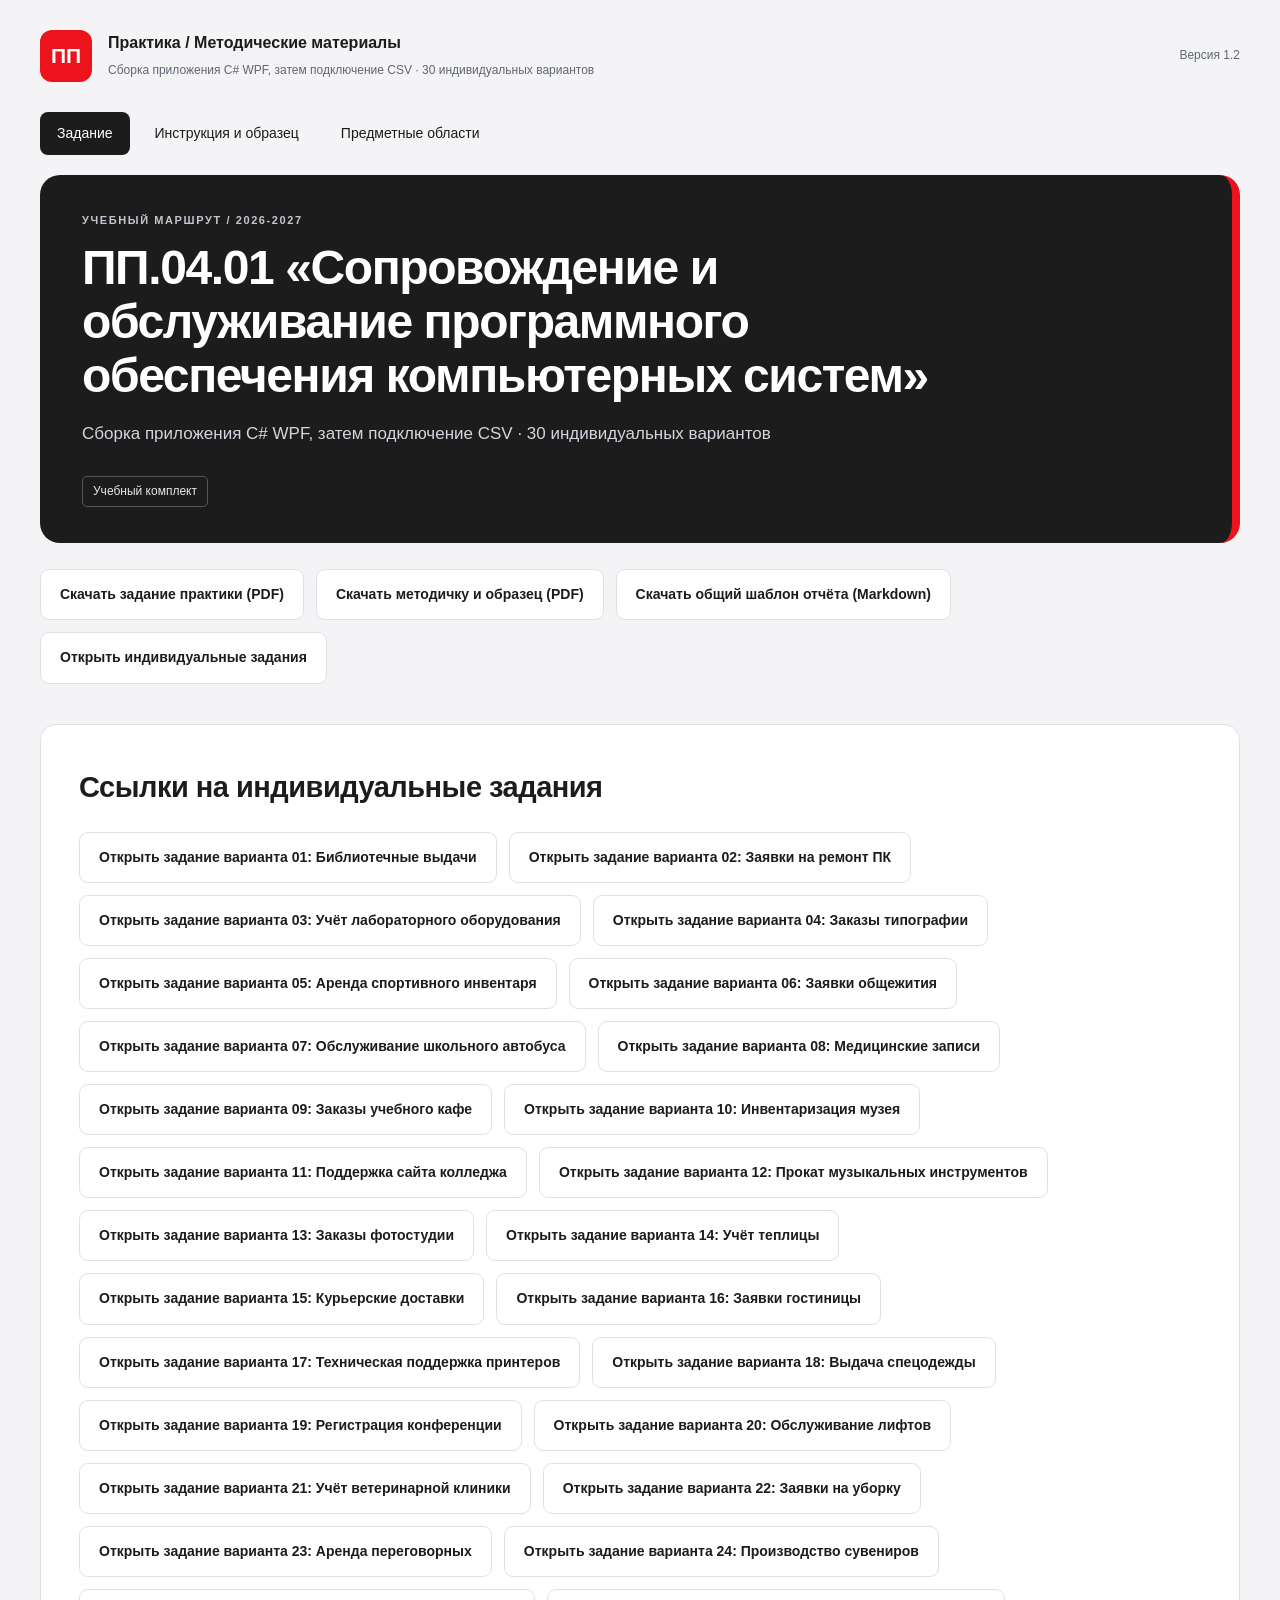
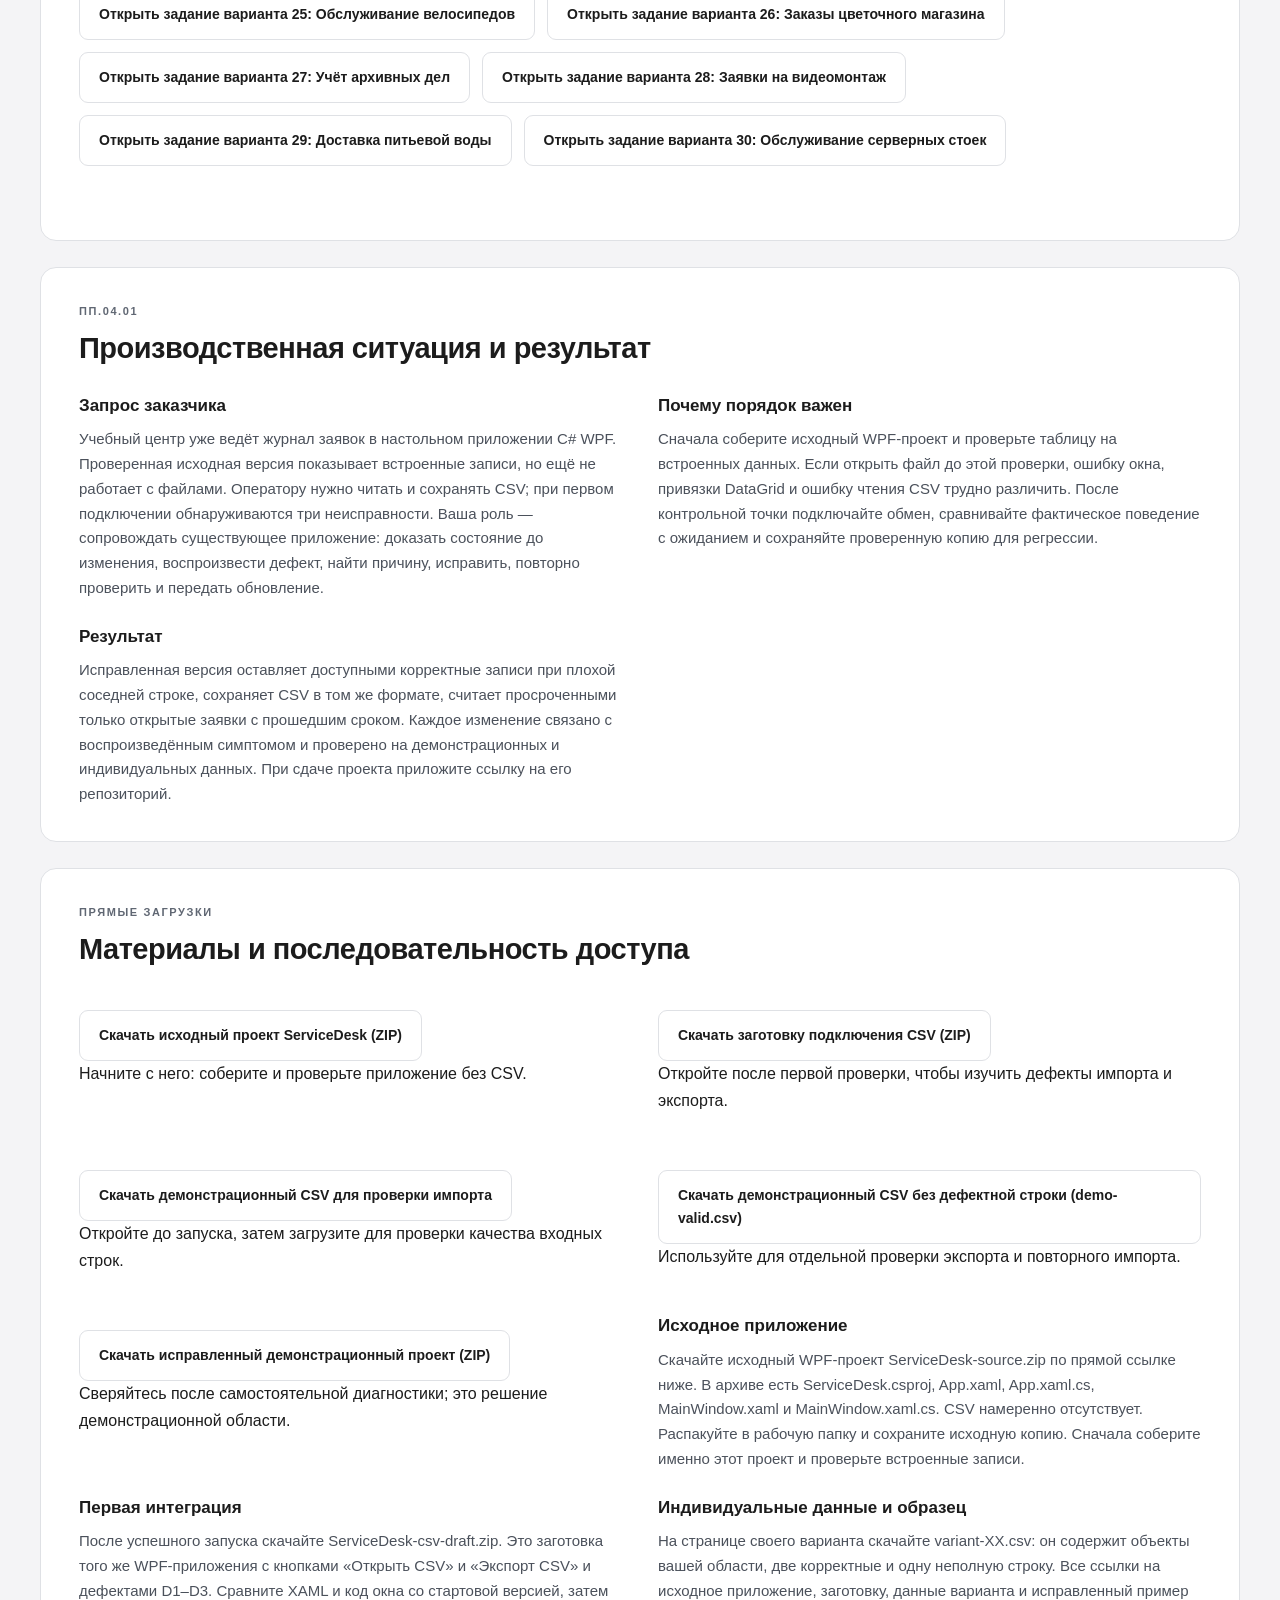
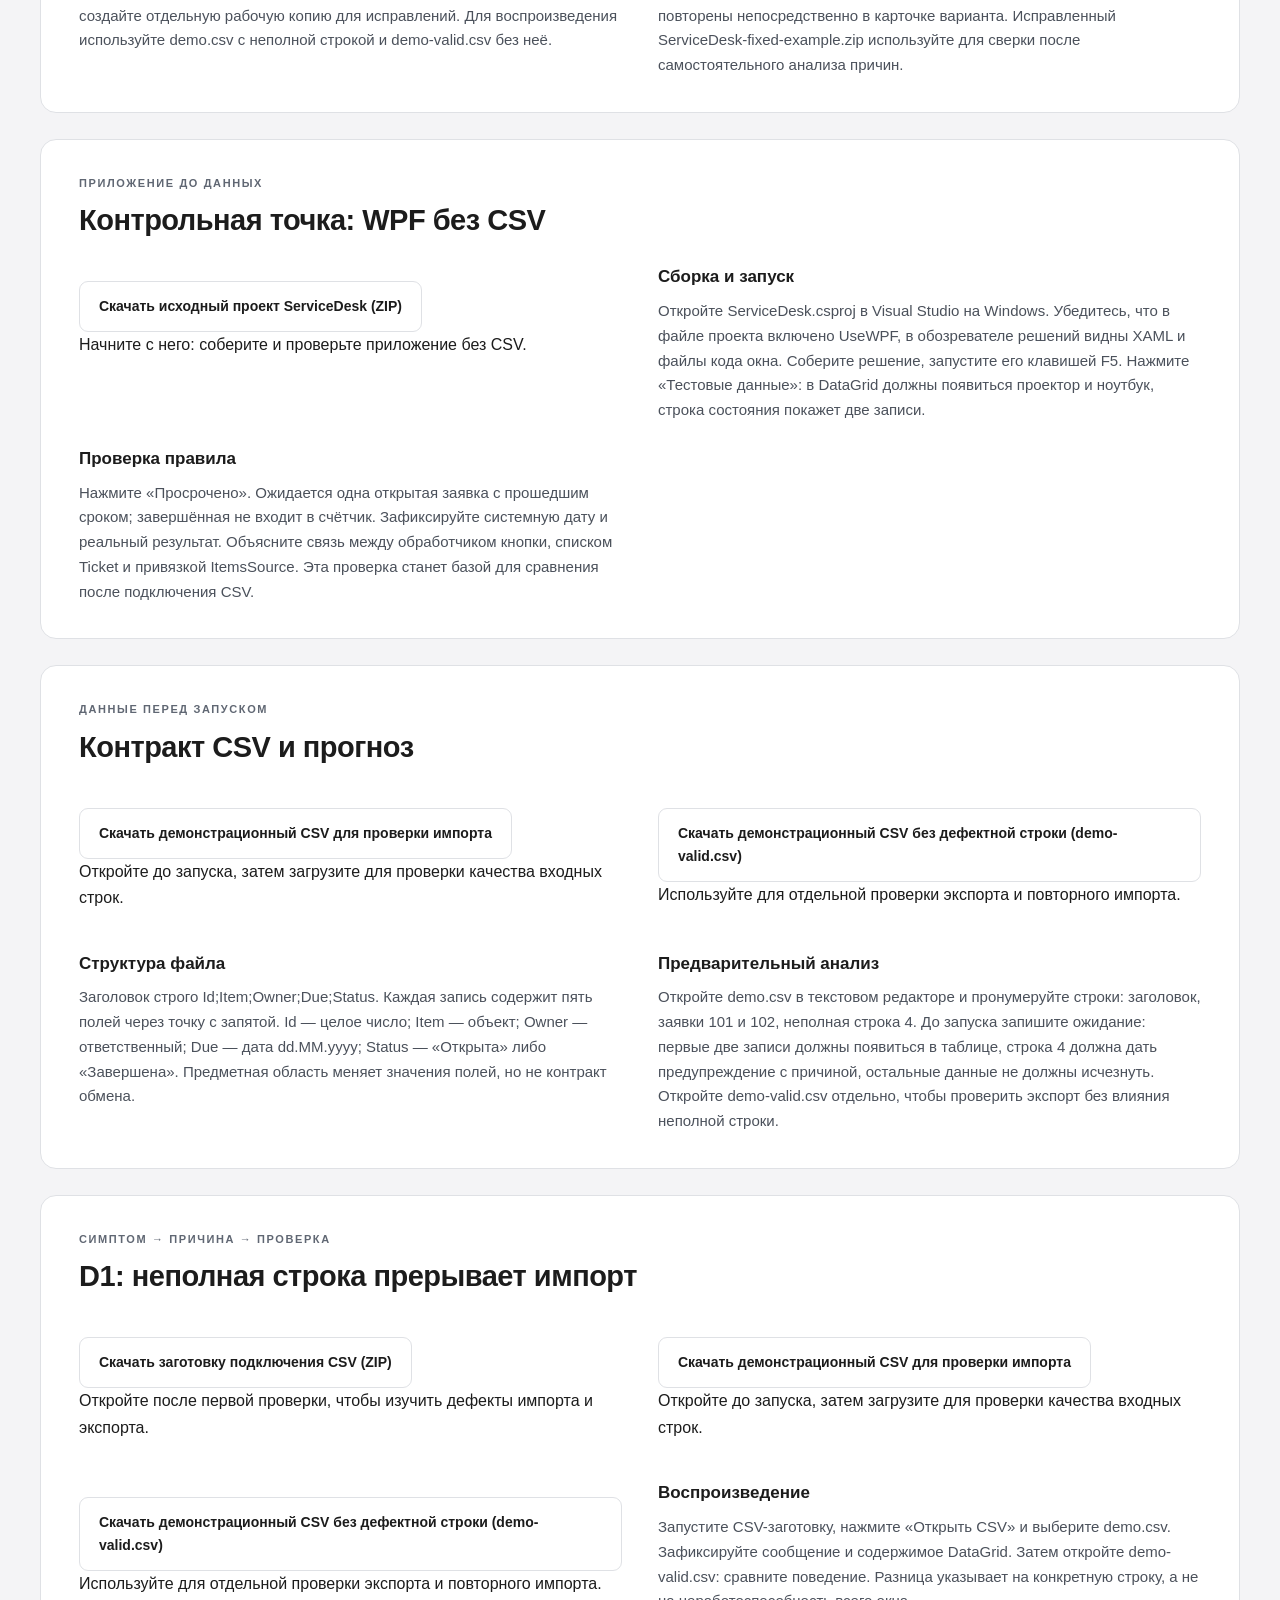
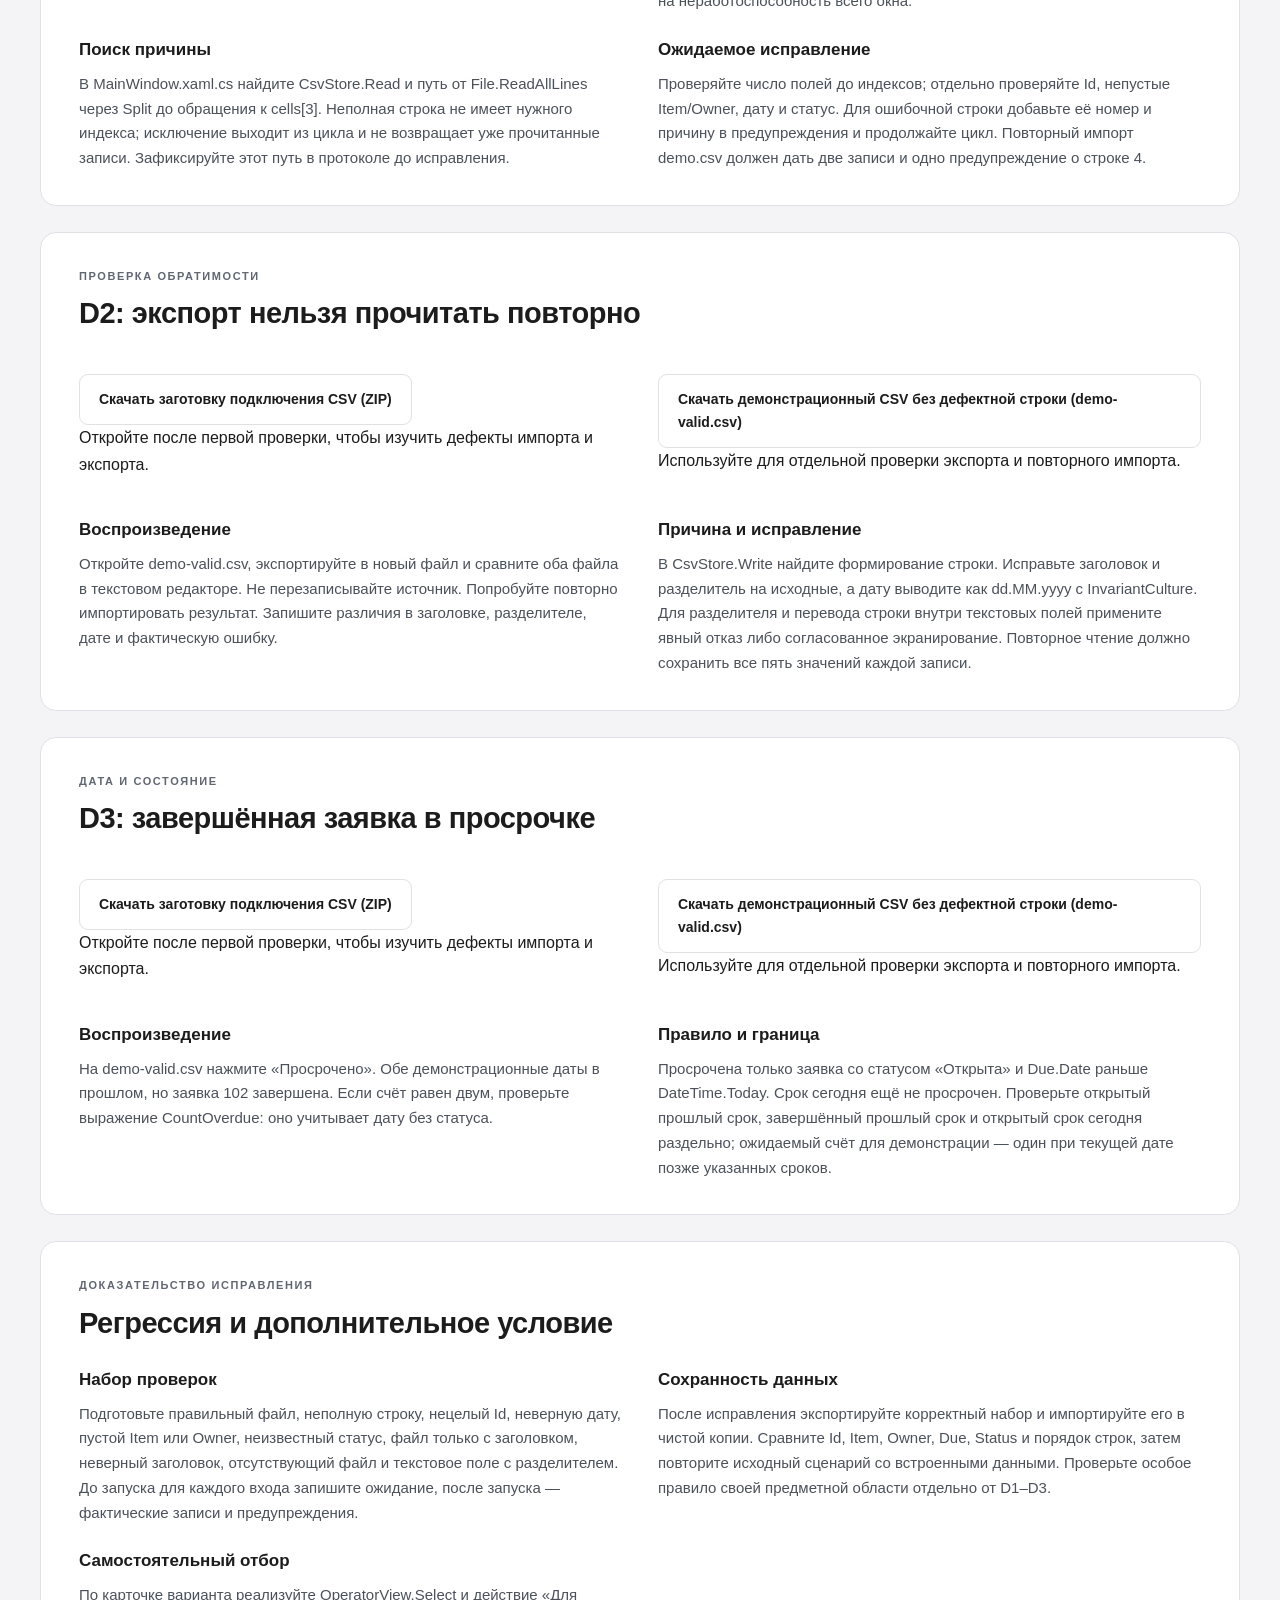
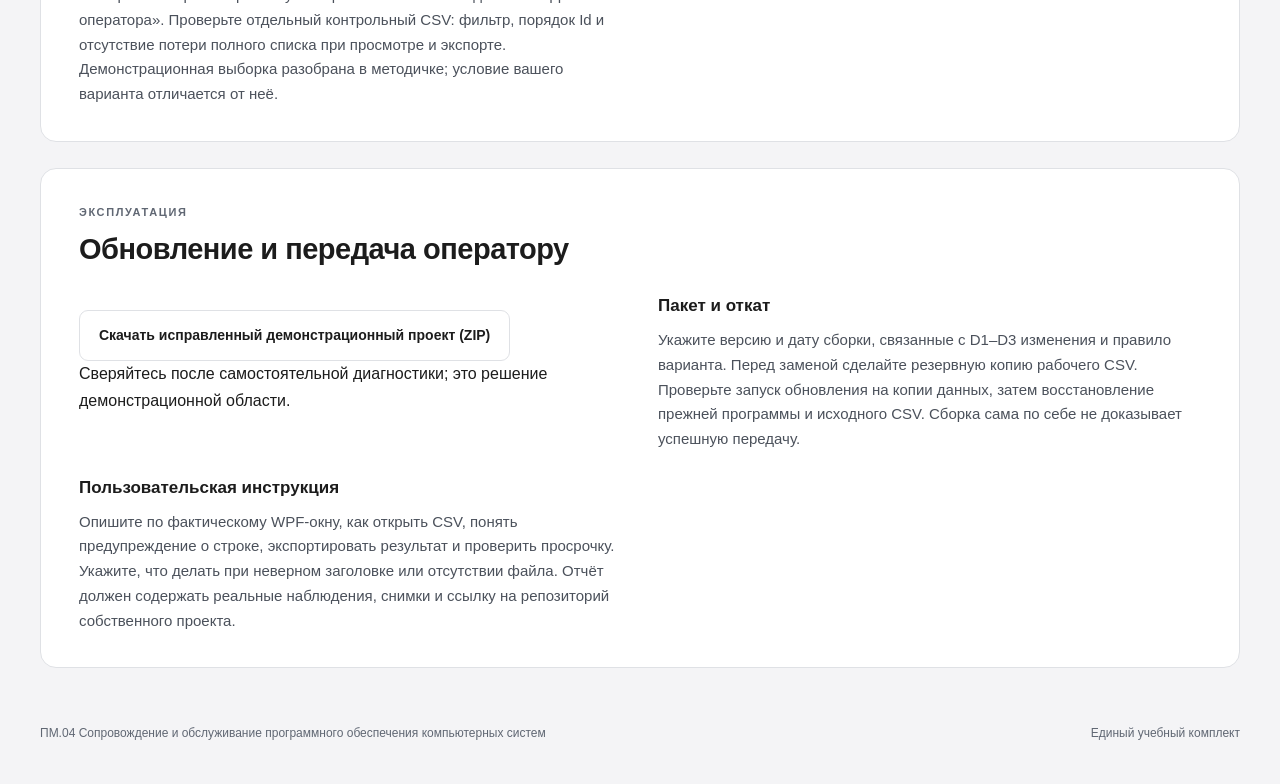
==== commit 33d88b06: "Исправить ПП.04.01 по аудиту: методичка, варианты и регрессия" ====
--- a/site/index.html
+++ b/site/index.html
@@ -1 +1 @@
-<!doctype html><html lang="ru"><head><meta charset="utf-8"><meta name="viewport" content="width=device-width,initial-scale=1"><title>ПП.04.01 «Сопровождение и обслуживание программного обеспечения компьютерных систем»</title><link rel="icon" href="assets/favicon.svg"><link rel="stylesheet" href="assets/style.css"></head><body><a class="skip" href="#main">Перейти к содержанию</a><header class="shell top"><a class="brand" href="index.html"><span class="emblem">ПП</span><span><strong>Практика / Методические материалы</strong><small>Сборка приложения C# WPF, затем подключение CSV · 30 индивидуальных вариантов</small></span></a><span class="version">Версия 1.1</span></header><div class="shell"><nav><a href="index.html" aria-current=page>Задание</a><a href="lessons.html" >Инструкция и образец</a><a href="areas.html" >Предметные области</a></nav><main id="main"><section class="hero"><p class="eyebrow">Учебный маршрут / 2026-2027</p><h1>ПП.04.01 «Сопровождение и обслуживание программного обеспечения компьютерных систем»</h1><p>Сборка приложения C# WPF, затем подключение CSV · 30 индивидуальных вариантов</p><span class="badge">Учебный комплект</span></section><div class="downloads"><a class="button" href="downloads/assignment.pdf">Скачать задание практики (PDF)</a><a class="button" href="downloads/guide.pdf">Скачать методичку и образец (PDF)</a><a class="button" href="downloads/report-template.md">Скачать общий шаблон отчёта (Markdown)</a><a class="button" href="areas.html#variant-01">Открыть индивидуальные задания</a></div><article class="lesson" id="variant-index"><h2>Ссылки на индивидуальные задания</h2><div class="downloads"><a class="button" href="areas.html#variant-01">Открыть задание варианта 01: Библиотечные выдачи</a><a class="button" href="areas.html#variant-02">Открыть задание варианта 02: Заявки на ремонт ПК</a><a class="button" href="areas.html#variant-03">Открыть задание варианта 03: Учёт лабораторного оборудования</a><a class="button" href="areas.html#variant-04">Открыть задание варианта 04: Заказы типографии</a><a class="button" href="areas.html#variant-05">Открыть задание варианта 05: Аренда спортивного инвентаря</a><a class="button" href="areas.html#variant-06">Открыть задание варианта 06: Заявки общежития</a><a class="button" href="areas.html#variant-07">Открыть задание варианта 07: Обслуживание школьного автобуса</a><a class="button" href="areas.html#variant-08">Открыть задание варианта 08: Медицинские записи</a><a class="button" href="areas.html#variant-09">Открыть задание варианта 09: Заказы учебного кафе</a><a class="button" href="areas.html#variant-10">Открыть задание варианта 10: Инвентаризация музея</a><a class="button" href="areas.html#variant-11">Открыть задание варианта 11: Поддержка сайта колледжа</a><a class="button" href="areas.html#variant-12">Открыть задание варианта 12: Прокат музыкальных инструментов</a><a class="button" href="areas.html#variant-13">Открыть задание варианта 13: Заказы фотостудии</a><a class="button" href="areas.html#variant-14">Открыть задание варианта 14: Учёт теплицы</a><a class="button" href="areas.html#variant-15">Открыть задание варианта 15: Курьерские доставки</a><a class="button" href="areas.html#variant-16">Открыть задание варианта 16: Заявки гостиницы</a><a class="button" href="areas.html#variant-17">Открыть задание варианта 17: Техническая поддержка принтеров</a><a class="button" href="areas.html#variant-18">Открыть задание варианта 18: Выдача спецодежды</a><a class="button" href="areas.html#variant-19">Открыть задание варианта 19: Регистрация конференции</a><a class="button" href="areas.html#variant-20">Открыть задание варианта 20: Обслуживание лифтов</a><a class="button" href="areas.html#variant-21">Открыть задание варианта 21: Учёт ветеринарной клиники</a><a class="button" href="areas.html#variant-22">Открыть задание варианта 22: Заявки на уборку</a><a class="button" href="areas.html#variant-23">Открыть задание варианта 23: Аренда переговорных</a><a class="button" href="areas.html#variant-24">Открыть задание варианта 24: Производство сувениров</a><a class="button" href="areas.html#variant-25">Открыть задание варианта 25: Обслуживание велосипедов</a><a class="button" href="areas.html#variant-26">Открыть задание варианта 26: Заказы цветочного магазина</a><a class="button" href="areas.html#variant-27">Открыть задание варианта 27: Учёт архивных дел</a><a class="button" href="areas.html#variant-28">Открыть задание варианта 28: Заявки на видеомонтаж</a><a class="button" href="areas.html#variant-29">Открыть задание варианта 29: Доставка питьевой воды</a><a class="button" href="areas.html#variant-30">Открыть задание варианта 30: Обслуживание серверных стоек</a></div></article><article class="lesson" id="page-1"><p class="eyebrow">ПП.04.01</p><h2>Производственная ситуация и результат</h2><div class="blocks"><section class="block text"><h3>Запрос заказчика</h3><p>Учебный центр уже ведёт журнал заявок в настольном приложении C# WPF. Проверенная исходная версия показывает встроенные записи, но ещё не работает с файлами. Оператору нужно читать и сохранять CSV; при первом подключении обнаруживаются три неисправности. Ваша роль — сопровождать существующее приложение: доказать состояние до изменения, воспроизвести дефект, найти причину, исправить, повторно проверить и передать обновление.</p></section><section class="block text"><h3>Почему порядок важен</h3><p>Сначала соберите исходный WPF-проект и проверьте таблицу на встроенных данных. Если открыть файл до этой проверки, ошибку окна, привязки DataGrid и ошибку чтения CSV трудно различить. После контрольной точки подключайте обмен, сравнивайте фактическое поведение с ожиданием и сохраняйте проверенную копию для регрессии.</p></section><section class="block text"><h3>Результат</h3><p>Исправленная версия оставляет доступными корректные записи при плохой соседней строке, сохраняет CSV в том же формате, считает просроченными только открытые заявки с прошедшим сроком. Каждое изменение связано с воспроизведённым симптомом и проверено на демонстрационных и индивидуальных данных. При сдаче проекта приложите ссылку на его репозиторий.</p></section></div></article><article class="lesson" id="page-2"><p class="eyebrow">Прямые загрузки</p><h2>Материалы и последовательность доступа</h2><div class="blocks"><p class="block"><a class="button" href="downloads/ServiceDesk-source.zip">Скачать исходный проект ServiceDesk (ZIP)</a><br>Начните с него: соберите и проверьте приложение без CSV.</p><p class="block"><a class="button" href="downloads/ServiceDesk-csv-draft.zip">Скачать заготовку подключения CSV (ZIP)</a><br>Откройте после первой проверки, чтобы изучить дефекты импорта и экспорта.</p><p class="block"><a class="button" href="downloads/demo.csv">Скачать демонстрационный CSV для проверки импорта</a><br>Откройте до запуска, затем загрузите для проверки качества входных строк.</p><p class="block"><a class="button" href="downloads/demo-valid.csv">Скачать демонстрационный CSV без дефектной строки (demo-valid.csv)</a><br>Используйте для отдельной проверки экспорта и повторного импорта.</p><p class="block"><a class="button" href="downloads/ServiceDesk-fixed-example.zip">Скачать исправленный демонстрационный проект (ZIP)</a><br>Сверяйтесь после самостоятельной диагностики; это решение демонстрационной области.</p><section class="block text"><h3>Исходное приложение</h3><p>Скачайте исходный WPF-проект ServiceDesk-source.zip по прямой ссылке ниже. В архиве есть ServiceDesk.csproj, App.xaml, App.xaml.cs, MainWindow.xaml и MainWindow.xaml.cs. CSV намеренно отсутствует. Распакуйте в рабочую папку и сохраните исходную копию. Сначала соберите именно этот проект и проверьте встроенные записи.</p></section><section class="block text"><h3>Первая интеграция</h3><p>После успешного запуска скачайте ServiceDesk-csv-draft.zip. Это заготовка того же WPF-приложения с кнопками «Открыть CSV» и «Экспорт CSV» и дефектами D1–D3. Сравните XAML и код окна со стартовой версией, затем создайте отдельную рабочую копию для исправлений. Для воспроизведения используйте demo.csv с неполной строкой и demo-valid.csv без неё.</p></section><section class="block text"><h3>Индивидуальные данные и образец</h3><p>На странице своего варианта скачайте variant-XX.csv: он содержит объекты вашей области, две корректные и одну неполную строку. Все ссылки на исходное приложение, заготовку, данные варианта и исправленный пример повторены непосредственно в карточке варианта. Исправленный ServiceDesk-fixed-example.zip используйте для сверки после самостоятельного анализа причин.</p></section></div></article><article class="lesson" id="page-3"><p class="eyebrow">Приложение до данных</p><h2>Контрольная точка: WPF без CSV</h2><div class="blocks"><p class="block"><a class="button" href="downloads/ServiceDesk-source.zip">Скачать исходный проект ServiceDesk (ZIP)</a><br>Начните с него: соберите и проверьте приложение без CSV.</p><section class="block text"><h3>Сборка и запуск</h3><p>Откройте ServiceDesk.csproj в Visual Studio на Windows. Убедитесь, что в файле проекта включено UseWPF, в обозревателе решений видны XAML и файлы кода окна. Соберите решение, запустите его клавишей F5. Нажмите «Тестовые данные»: в DataGrid должны появиться проектор и ноутбук, строка состояния покажет две записи.</p></section><section class="block text"><h3>Проверка правила</h3><p>Нажмите «Просрочено». Ожидается одна открытая заявка с прошедшим сроком; завершённая не входит в счётчик. Зафиксируйте системную дату и реальный результат. Объясните связь между обработчиком кнопки, списком Ticket и привязкой ItemsSource. Эта проверка станет базой для сравнения после подключения CSV.</p></section></div></article><article class="lesson" id="page-4"><p class="eyebrow">Данные перед запуском</p><h2>Контракт CSV и прогноз</h2><div class="blocks"><p class="block"><a class="button" href="downloads/demo.csv">Скачать демонстрационный CSV для проверки импорта</a><br>Откройте до запуска, затем загрузите для проверки качества входных строк.</p><p class="block"><a class="button" href="downloads/demo-valid.csv">Скачать демонстрационный CSV без дефектной строки (demo-valid.csv)</a><br>Используйте для отдельной проверки экспорта и повторного импорта.</p><section class="block text"><h3>Структура файла</h3><p>Заголовок строго Id;Item;Owner;Due;Status. Каждая запись содержит пять полей через точку с запятой. Id — целое число; Item — объект; Owner — ответственный; Due — дата dd.MM.yyyy; Status — «Открыта» либо «Завершена». Предметная область меняет значения полей, но не контракт обмена.</p></section><section class="block text"><h3>Предварительный анализ</h3><p>Откройте demo.csv в текстовом редакторе и пронумеруйте строки: заголовок, заявки 101 и 102, неполная строка 4. До запуска запишите ожидание: первые две записи должны появиться в таблице, строка 4 должна дать предупреждение с причиной, остальные данные не должны исчезнуть. Откройте demo-valid.csv отдельно, чтобы проверить экспорт без влияния неполной строки.</p></section></div></article><article class="lesson" id="page-5"><p class="eyebrow">Симптом → причина → проверка</p><h2>D1: неполная строка прерывает импорт</h2><div class="blocks"><p class="block"><a class="button" href="downloads/ServiceDesk-csv-draft.zip">Скачать заготовку подключения CSV (ZIP)</a><br>Откройте после первой проверки, чтобы изучить дефекты импорта и экспорта.</p><p class="block"><a class="button" href="downloads/demo.csv">Скачать демонстрационный CSV для проверки импорта</a><br>Откройте до запуска, затем загрузите для проверки качества входных строк.</p><p class="block"><a class="button" href="downloads/demo-valid.csv">Скачать демонстрационный CSV без дефектной строки (demo-valid.csv)</a><br>Используйте для отдельной проверки экспорта и повторного импорта.</p><section class="block text"><h3>Воспроизведение</h3><p>Запустите CSV-заготовку, нажмите «Открыть CSV» и выберите demo.csv. Зафиксируйте сообщение и содержимое DataGrid. Затем откройте demo-valid.csv: сравните поведение. Разница указывает на конкретную строку, а не на неработоспособность всего окна.</p></section><section class="block text"><h3>Поиск причины</h3><p>В MainWindow.xaml.cs найдите CsvStore.Read и путь от File.ReadAllLines через Split до обращения к cells[4]. Неполная строка не имеет нужного индекса; исключение выходит из цикла и не возвращает уже прочитанные записи. Зафиксируйте этот путь в протоколе до исправления.</p></section><section class="block text"><h3>Ожидаемое исправление</h3><p>Проверяйте число полей до индексов; отдельно проверяйте Id, непустые Item/Owner, дату и статус. Для ошибочной строки добавьте её номер и причину в предупреждения и продолжайте цикл. Повторный импорт demo.csv должен дать две записи и одно предупреждение о строке 4.</p></section></div></article><article class="lesson" id="page-6"><p class="eyebrow">Проверка обратимости</p><h2>D2: экспорт нельзя прочитать повторно</h2><div class="blocks"><p class="block"><a class="button" href="downloads/ServiceDesk-csv-draft.zip">Скачать заготовку подключения CSV (ZIP)</a><br>Откройте после первой проверки, чтобы изучить дефекты импорта и экспорта.</p><p class="block"><a class="button" href="downloads/demo-valid.csv">Скачать демонстрационный CSV без дефектной строки (demo-valid.csv)</a><br>Используйте для отдельной проверки экспорта и повторного импорта.</p><section class="block text"><h3>Воспроизведение</h3><p>Откройте demo-valid.csv, экспортируйте в новый файл и сравните оба файла в текстовом редакторе. Не перезаписывайте источник. Попробуйте повторно импортировать результат. Запишите различия в заголовке, разделителе, дате и фактическую ошибку.</p></section><section class="block text"><h3>Причина и исправление</h3><p>В CsvStore.Write найдите формирование строки. Исправьте заголовок и разделитель на исходные, а дату выводите как dd.MM.yyyy с InvariantCulture. Для разделителя и перевода строки внутри текстовых полей примените явный отказ либо согласованное экранирование. Повторное чтение должно сохранить все пять значений каждой записи.</p></section></div></article><article class="lesson" id="page-7"><p class="eyebrow">Дата и состояние</p><h2>D3: завершённая заявка в просрочке</h2><div class="blocks"><p class="block"><a class="button" href="downloads/ServiceDesk-csv-draft.zip">Скачать заготовку подключения CSV (ZIP)</a><br>Откройте после первой проверки, чтобы изучить дефекты импорта и экспорта.</p><p class="block"><a class="button" href="downloads/demo-valid.csv">Скачать демонстрационный CSV без дефектной строки (demo-valid.csv)</a><br>Используйте для отдельной проверки экспорта и повторного импорта.</p><section class="block text"><h3>Воспроизведение</h3><p>На demo-valid.csv нажмите «Просрочено». Обе демонстрационные даты в прошлом, но заявка 102 завершена. Если счёт равен двум, проверьте выражение CountOverdue: оно учитывает дату без статуса.</p></section><section class="block text"><h3>Правило и граница</h3><p>Просрочена только заявка со статусом «Открыта» и Due.Date раньше DateTime.Today. Срок сегодня ещё не просрочен. Проверьте открытый прошлый срок, завершённый прошлый срок и открытый срок сегодня раздельно; ожидаемый счёт для демонстрации — один при текущей дате позже указанных сроков.</p></section></div></article><article class="lesson" id="page-8"><p class="eyebrow">Доказательство исправления</p><h2>Регрессия и дополнительное условие</h2><div class="blocks"><section class="block text"><h3>Набор проверок</h3><p>Подготовьте правильный файл, неполную строку, нецелый Id, неверную дату, пустой Item или Owner, неизвестный статус, файл только с заголовком, неверный заголовок, отсутствующий файл и текстовое поле с разделителем. До запуска для каждого входа запишите ожидание, после запуска — фактические записи и предупреждения.</p></section><section class="block text"><h3>Сохранность данных</h3><p>После исправления экспортируйте корректный набор и импортируйте его в чистой копии. Сравните Id, Item, Owner, Due, Status и порядок строк, затем повторите исходный сценарий со встроенными данными. Проверьте особое правило своей предметной области отдельно от D1–D3.</p></section></div></article><article class="lesson" id="page-9"><p class="eyebrow">Эксплуатация</p><h2>Обновление и передача оператору</h2><div class="blocks"><p class="block"><a class="button" href="downloads/ServiceDesk-fixed-example.zip">Скачать исправленный демонстрационный проект (ZIP)</a><br>Сверяйтесь после самостоятельной диагностики; это решение демонстрационной области.</p><section class="block text"><h3>Пакет и откат</h3><p>Укажите версию и дату сборки, связанные с D1–D3 изменения и правило варианта. Перед заменой сделайте резервную копию рабочего CSV. Проверьте запуск обновления на копии данных, затем восстановление прежней программы и исходного CSV. Сборка сама по себе не доказывает успешную передачу.</p></section><section class="block text"><h3>Пользовательская инструкция</h3><p>Опишите по фактическому WPF-окну, как открыть CSV, понять предупреждение о строке, экспортировать результат и проверить просрочку. Укажите, что делать при неверном заголовке или отсутствии файла. Отчёт должен содержать реальные наблюдения, снимки и ссылку на репозиторий собственного проекта.</p></section></div></article></main><footer><span>ПМ.04 Сопровождение и обслуживание программного обеспечения компьютерных систем</span><span>Единый учебный комплект</span></footer></div></body></html>+<!doctype html><html lang="ru"><head><meta charset="utf-8"><meta name="viewport" content="width=device-width,initial-scale=1"><title>ПП.04.01 «Сопровождение и обслуживание программного обеспечения компьютерных систем»</title><link rel="icon" href="assets/favicon.svg"><link rel="stylesheet" href="assets/style.css"></head><body><a class="skip" href="#main">Перейти к содержанию</a><header class="shell top"><a class="brand" href="index.html"><span class="emblem">ПП</span><span><strong>Практика / Методические материалы</strong><small>Сборка приложения C# WPF, затем подключение CSV · 30 индивидуальных вариантов</small></span></a><span class="version">Версия 1.2</span></header><div class="shell"><nav><a href="index.html" aria-current=page>Задание</a><a href="lessons.html" >Инструкция и образец</a><a href="areas.html" >Предметные области</a></nav><main id="main"><section class="hero"><p class="eyebrow">Учебный маршрут / 2026-2027</p><h1>ПП.04.01 «Сопровождение и обслуживание программного обеспечения компьютерных систем»</h1><p>Сборка приложения C# WPF, затем подключение CSV · 30 индивидуальных вариантов</p><span class="badge">Учебный комплект</span></section><div class="downloads"><a class="button" href="downloads/assignment.pdf">Скачать задание практики (PDF)</a><a class="button" href="downloads/guide.pdf">Скачать методичку и образец (PDF)</a><a class="button" href="downloads/report-template.md">Скачать общий шаблон отчёта (Markdown)</a><a class="button" href="areas.html#variant-01">Открыть индивидуальные задания</a></div><article class="lesson" id="variant-index"><h2>Ссылки на индивидуальные задания</h2><div class="downloads"><a class="button" href="areas.html#variant-01">Открыть задание варианта 01: Библиотечные выдачи</a><a class="button" href="areas.html#variant-02">Открыть задание варианта 02: Заявки на ремонт ПК</a><a class="button" href="areas.html#variant-03">Открыть задание варианта 03: Учёт лабораторного оборудования</a><a class="button" href="areas.html#variant-04">Открыть задание варианта 04: Заказы типографии</a><a class="button" href="areas.html#variant-05">Открыть задание варианта 05: Аренда спортивного инвентаря</a><a class="button" href="areas.html#variant-06">Открыть задание варианта 06: Заявки общежития</a><a class="button" href="areas.html#variant-07">Открыть задание варианта 07: Обслуживание школьного автобуса</a><a class="button" href="areas.html#variant-08">Открыть задание варианта 08: Медицинские записи</a><a class="button" href="areas.html#variant-09">Открыть задание варианта 09: Заказы учебного кафе</a><a class="button" href="areas.html#variant-10">Открыть задание варианта 10: Инвентаризация музея</a><a class="button" href="areas.html#variant-11">Открыть задание варианта 11: Поддержка сайта колледжа</a><a class="button" href="areas.html#variant-12">Открыть задание варианта 12: Прокат музыкальных инструментов</a><a class="button" href="areas.html#variant-13">Открыть задание варианта 13: Заказы фотостудии</a><a class="button" href="areas.html#variant-14">Открыть задание варианта 14: Учёт теплицы</a><a class="button" href="areas.html#variant-15">Открыть задание варианта 15: Курьерские доставки</a><a class="button" href="areas.html#variant-16">Открыть задание варианта 16: Заявки гостиницы</a><a class="button" href="areas.html#variant-17">Открыть задание варианта 17: Техническая поддержка принтеров</a><a class="button" href="areas.html#variant-18">Открыть задание варианта 18: Выдача спецодежды</a><a class="button" href="areas.html#variant-19">Открыть задание варианта 19: Регистрация конференции</a><a class="button" href="areas.html#variant-20">Открыть задание варианта 20: Обслуживание лифтов</a><a class="button" href="areas.html#variant-21">Открыть задание варианта 21: Учёт ветеринарной клиники</a><a class="button" href="areas.html#variant-22">Открыть задание варианта 22: Заявки на уборку</a><a class="button" href="areas.html#variant-23">Открыть задание варианта 23: Аренда переговорных</a><a class="button" href="areas.html#variant-24">Открыть задание варианта 24: Производство сувениров</a><a class="button" href="areas.html#variant-25">Открыть задание варианта 25: Обслуживание велосипедов</a><a class="button" href="areas.html#variant-26">Открыть задание варианта 26: Заказы цветочного магазина</a><a class="button" href="areas.html#variant-27">Открыть задание варианта 27: Учёт архивных дел</a><a class="button" href="areas.html#variant-28">Открыть задание варианта 28: Заявки на видеомонтаж</a><a class="button" href="areas.html#variant-29">Открыть задание варианта 29: Доставка питьевой воды</a><a class="button" href="areas.html#variant-30">Открыть задание варианта 30: Обслуживание серверных стоек</a></div></article><article class="lesson" id="page-1"><p class="eyebrow">ПП.04.01</p><h2>Производственная ситуация и результат</h2><div class="blocks"><section class="block text"><h3>Запрос заказчика</h3><p>Учебный центр уже ведёт журнал заявок в настольном приложении C# WPF. Проверенная исходная версия показывает встроенные записи, но ещё не работает с файлами. Оператору нужно читать и сохранять CSV; при первом подключении обнаруживаются три неисправности. Ваша роль — сопровождать существующее приложение: доказать состояние до изменения, воспроизвести дефект, найти причину, исправить, повторно проверить и передать обновление.</p></section><section class="block text"><h3>Почему порядок важен</h3><p>Сначала соберите исходный WPF-проект и проверьте таблицу на встроенных данных. Если открыть файл до этой проверки, ошибку окна, привязки DataGrid и ошибку чтения CSV трудно различить. После контрольной точки подключайте обмен, сравнивайте фактическое поведение с ожиданием и сохраняйте проверенную копию для регрессии.</p></section><section class="block text"><h3>Результат</h3><p>Исправленная версия оставляет доступными корректные записи при плохой соседней строке, сохраняет CSV в том же формате, считает просроченными только открытые заявки с прошедшим сроком. Каждое изменение связано с воспроизведённым симптомом и проверено на демонстрационных и индивидуальных данных. При сдаче проекта приложите ссылку на его репозиторий.</p></section></div></article><article class="lesson" id="page-2"><p class="eyebrow">Прямые загрузки</p><h2>Материалы и последовательность доступа</h2><div class="blocks"><p class="block"><a class="button" href="downloads/ServiceDesk-source.zip">Скачать исходный проект ServiceDesk (ZIP)</a><br>Начните с него: соберите и проверьте приложение без CSV.</p><p class="block"><a class="button" href="downloads/ServiceDesk-csv-draft.zip">Скачать заготовку подключения CSV (ZIP)</a><br>Откройте после первой проверки, чтобы изучить дефекты импорта и экспорта.</p><p class="block"><a class="button" href="downloads/demo.csv">Скачать демонстрационный CSV для проверки импорта</a><br>Откройте до запуска, затем загрузите для проверки качества входных строк.</p><p class="block"><a class="button" href="downloads/demo-valid.csv">Скачать демонстрационный CSV без дефектной строки (demo-valid.csv)</a><br>Используйте для отдельной проверки экспорта и повторного импорта.</p><p class="block"><a class="button" href="downloads/ServiceDesk-fixed-example.zip">Скачать исправленный демонстрационный проект (ZIP)</a><br>Сверяйтесь после самостоятельной диагностики; это решение демонстрационной области.</p><section class="block text"><h3>Исходное приложение</h3><p>Скачайте исходный WPF-проект ServiceDesk-source.zip по прямой ссылке ниже. В архиве есть ServiceDesk.csproj, App.xaml, App.xaml.cs, MainWindow.xaml и MainWindow.xaml.cs. CSV намеренно отсутствует. Распакуйте в рабочую папку и сохраните исходную копию. Сначала соберите именно этот проект и проверьте встроенные записи.</p></section><section class="block text"><h3>Первая интеграция</h3><p>После успешного запуска скачайте ServiceDesk-csv-draft.zip. Это заготовка того же WPF-приложения с кнопками «Открыть CSV» и «Экспорт CSV» и дефектами D1–D3. Сравните XAML и код окна со стартовой версией, затем создайте отдельную рабочую копию для исправлений. Для воспроизведения используйте demo.csv с неполной строкой и demo-valid.csv без неё.</p></section><section class="block text"><h3>Индивидуальные данные и образец</h3><p>На странице своего варианта скачайте variant-XX.csv: он содержит объекты вашей области, две корректные и одну неполную строку. Все ссылки на исходное приложение, заготовку, данные варианта и исправленный пример повторены непосредственно в карточке варианта. Исправленный ServiceDesk-fixed-example.zip используйте для сверки после самостоятельного анализа причин.</p></section></div></article><article class="lesson" id="page-3"><p class="eyebrow">Приложение до данных</p><h2>Контрольная точка: WPF без CSV</h2><div class="blocks"><p class="block"><a class="button" href="downloads/ServiceDesk-source.zip">Скачать исходный проект ServiceDesk (ZIP)</a><br>Начните с него: соберите и проверьте приложение без CSV.</p><section class="block text"><h3>Сборка и запуск</h3><p>Откройте ServiceDesk.csproj в Visual Studio на Windows. Убедитесь, что в файле проекта включено UseWPF, в обозревателе решений видны XAML и файлы кода окна. Соберите решение, запустите его клавишей F5. Нажмите «Тестовые данные»: в DataGrid должны появиться проектор и ноутбук, строка состояния покажет две записи.</p></section><section class="block text"><h3>Проверка правила</h3><p>Нажмите «Просрочено». Ожидается одна открытая заявка с прошедшим сроком; завершённая не входит в счётчик. Зафиксируйте системную дату и реальный результат. Объясните связь между обработчиком кнопки, списком Ticket и привязкой ItemsSource. Эта проверка станет базой для сравнения после подключения CSV.</p></section></div></article><article class="lesson" id="page-4"><p class="eyebrow">Данные перед запуском</p><h2>Контракт CSV и прогноз</h2><div class="blocks"><p class="block"><a class="button" href="downloads/demo.csv">Скачать демонстрационный CSV для проверки импорта</a><br>Откройте до запуска, затем загрузите для проверки качества входных строк.</p><p class="block"><a class="button" href="downloads/demo-valid.csv">Скачать демонстрационный CSV без дефектной строки (demo-valid.csv)</a><br>Используйте для отдельной проверки экспорта и повторного импорта.</p><section class="block text"><h3>Структура файла</h3><p>Заголовок строго Id;Item;Owner;Due;Status. Каждая запись содержит пять полей через точку с запятой. Id — целое число; Item — объект; Owner — ответственный; Due — дата dd.MM.yyyy; Status — «Открыта» либо «Завершена». Предметная область меняет значения полей, но не контракт обмена.</p></section><section class="block text"><h3>Предварительный анализ</h3><p>Откройте demo.csv в текстовом редакторе и пронумеруйте строки: заголовок, заявки 101 и 102, неполная строка 4. До запуска запишите ожидание: первые две записи должны появиться в таблице, строка 4 должна дать предупреждение с причиной, остальные данные не должны исчезнуть. Откройте demo-valid.csv отдельно, чтобы проверить экспорт без влияния неполной строки.</p></section></div></article><article class="lesson" id="page-5"><p class="eyebrow">Симптом → причина → проверка</p><h2>D1: неполная строка прерывает импорт</h2><div class="blocks"><p class="block"><a class="button" href="downloads/ServiceDesk-csv-draft.zip">Скачать заготовку подключения CSV (ZIP)</a><br>Откройте после первой проверки, чтобы изучить дефекты импорта и экспорта.</p><p class="block"><a class="button" href="downloads/demo.csv">Скачать демонстрационный CSV для проверки импорта</a><br>Откройте до запуска, затем загрузите для проверки качества входных строк.</p><p class="block"><a class="button" href="downloads/demo-valid.csv">Скачать демонстрационный CSV без дефектной строки (demo-valid.csv)</a><br>Используйте для отдельной проверки экспорта и повторного импорта.</p><section class="block text"><h3>Воспроизведение</h3><p>Запустите CSV-заготовку, нажмите «Открыть CSV» и выберите demo.csv. Зафиксируйте сообщение и содержимое DataGrid. Затем откройте demo-valid.csv: сравните поведение. Разница указывает на конкретную строку, а не на неработоспособность всего окна.</p></section><section class="block text"><h3>Поиск причины</h3><p>В MainWindow.xaml.cs найдите CsvStore.Read и путь от File.ReadAllLines через Split до обращения к cells[3]. Неполная строка не имеет нужного индекса; исключение выходит из цикла и не возвращает уже прочитанные записи. Зафиксируйте этот путь в протоколе до исправления.</p></section><section class="block text"><h3>Ожидаемое исправление</h3><p>Проверяйте число полей до индексов; отдельно проверяйте Id, непустые Item/Owner, дату и статус. Для ошибочной строки добавьте её номер и причину в предупреждения и продолжайте цикл. Повторный импорт demo.csv должен дать две записи и одно предупреждение о строке 4.</p></section></div></article><article class="lesson" id="page-6"><p class="eyebrow">Проверка обратимости</p><h2>D2: экспорт нельзя прочитать повторно</h2><div class="blocks"><p class="block"><a class="button" href="downloads/ServiceDesk-csv-draft.zip">Скачать заготовку подключения CSV (ZIP)</a><br>Откройте после первой проверки, чтобы изучить дефекты импорта и экспорта.</p><p class="block"><a class="button" href="downloads/demo-valid.csv">Скачать демонстрационный CSV без дефектной строки (demo-valid.csv)</a><br>Используйте для отдельной проверки экспорта и повторного импорта.</p><section class="block text"><h3>Воспроизведение</h3><p>Откройте demo-valid.csv, экспортируйте в новый файл и сравните оба файла в текстовом редакторе. Не перезаписывайте источник. Попробуйте повторно импортировать результат. Запишите различия в заголовке, разделителе, дате и фактическую ошибку.</p></section><section class="block text"><h3>Причина и исправление</h3><p>В CsvStore.Write найдите формирование строки. Исправьте заголовок и разделитель на исходные, а дату выводите как dd.MM.yyyy с InvariantCulture. Для разделителя и перевода строки внутри текстовых полей примените явный отказ либо согласованное экранирование. Повторное чтение должно сохранить все пять значений каждой записи.</p></section></div></article><article class="lesson" id="page-7"><p class="eyebrow">Дата и состояние</p><h2>D3: завершённая заявка в просрочке</h2><div class="blocks"><p class="block"><a class="button" href="downloads/ServiceDesk-csv-draft.zip">Скачать заготовку подключения CSV (ZIP)</a><br>Откройте после первой проверки, чтобы изучить дефекты импорта и экспорта.</p><p class="block"><a class="button" href="downloads/demo-valid.csv">Скачать демонстрационный CSV без дефектной строки (demo-valid.csv)</a><br>Используйте для отдельной проверки экспорта и повторного импорта.</p><section class="block text"><h3>Воспроизведение</h3><p>На demo-valid.csv нажмите «Просрочено». Обе демонстрационные даты в прошлом, но заявка 102 завершена. Если счёт равен двум, проверьте выражение CountOverdue: оно учитывает дату без статуса.</p></section><section class="block text"><h3>Правило и граница</h3><p>Просрочена только заявка со статусом «Открыта» и Due.Date раньше DateTime.Today. Срок сегодня ещё не просрочен. Проверьте открытый прошлый срок, завершённый прошлый срок и открытый срок сегодня раздельно; ожидаемый счёт для демонстрации — один при текущей дате позже указанных сроков.</p></section></div></article><article class="lesson" id="page-8"><p class="eyebrow">Доказательство исправления</p><h2>Регрессия и дополнительное условие</h2><div class="blocks"><section class="block text"><h3>Набор проверок</h3><p>Подготовьте правильный файл, неполную строку, нецелый Id, неверную дату, пустой Item или Owner, неизвестный статус, файл только с заголовком, неверный заголовок, отсутствующий файл и текстовое поле с разделителем. До запуска для каждого входа запишите ожидание, после запуска — фактические записи и предупреждения.</p></section><section class="block text"><h3>Сохранность данных</h3><p>После исправления экспортируйте корректный набор и импортируйте его в чистой копии. Сравните Id, Item, Owner, Due, Status и порядок строк, затем повторите исходный сценарий со встроенными данными. Проверьте особое правило своей предметной области отдельно от D1–D3.</p></section><section class="block text"><h3>Самостоятельный отбор</h3><p>По карточке варианта реализуйте OperatorView.Select и действие «Для оператора». Проверьте отдельный контрольный CSV: фильтр, порядок Id и отсутствие потери полного списка при просмотре и экспорте. Демонстрационная выборка разобрана в методичке; условие вашего варианта отличается от неё.</p></section></div></article><article class="lesson" id="page-9"><p class="eyebrow">Эксплуатация</p><h2>Обновление и передача оператору</h2><div class="blocks"><p class="block"><a class="button" href="downloads/ServiceDesk-fixed-example.zip">Скачать исправленный демонстрационный проект (ZIP)</a><br>Сверяйтесь после самостоятельной диагностики; это решение демонстрационной области.</p><section class="block text"><h3>Пакет и откат</h3><p>Укажите версию и дату сборки, связанные с D1–D3 изменения и правило варианта. Перед заменой сделайте резервную копию рабочего CSV. Проверьте запуск обновления на копии данных, затем восстановление прежней программы и исходного CSV. Сборка сама по себе не доказывает успешную передачу.</p></section><section class="block text"><h3>Пользовательская инструкция</h3><p>Опишите по фактическому WPF-окну, как открыть CSV, понять предупреждение о строке, экспортировать результат и проверить просрочку. Укажите, что делать при неверном заголовке или отсутствии файла. Отчёт должен содержать реальные наблюдения, снимки и ссылку на репозиторий собственного проекта.</p></section></div></article></main><footer><span>ПМ.04 Сопровождение и обслуживание программного обеспечения компьютерных систем</span><span>Единый учебный комплект</span></footer></div></body></html>
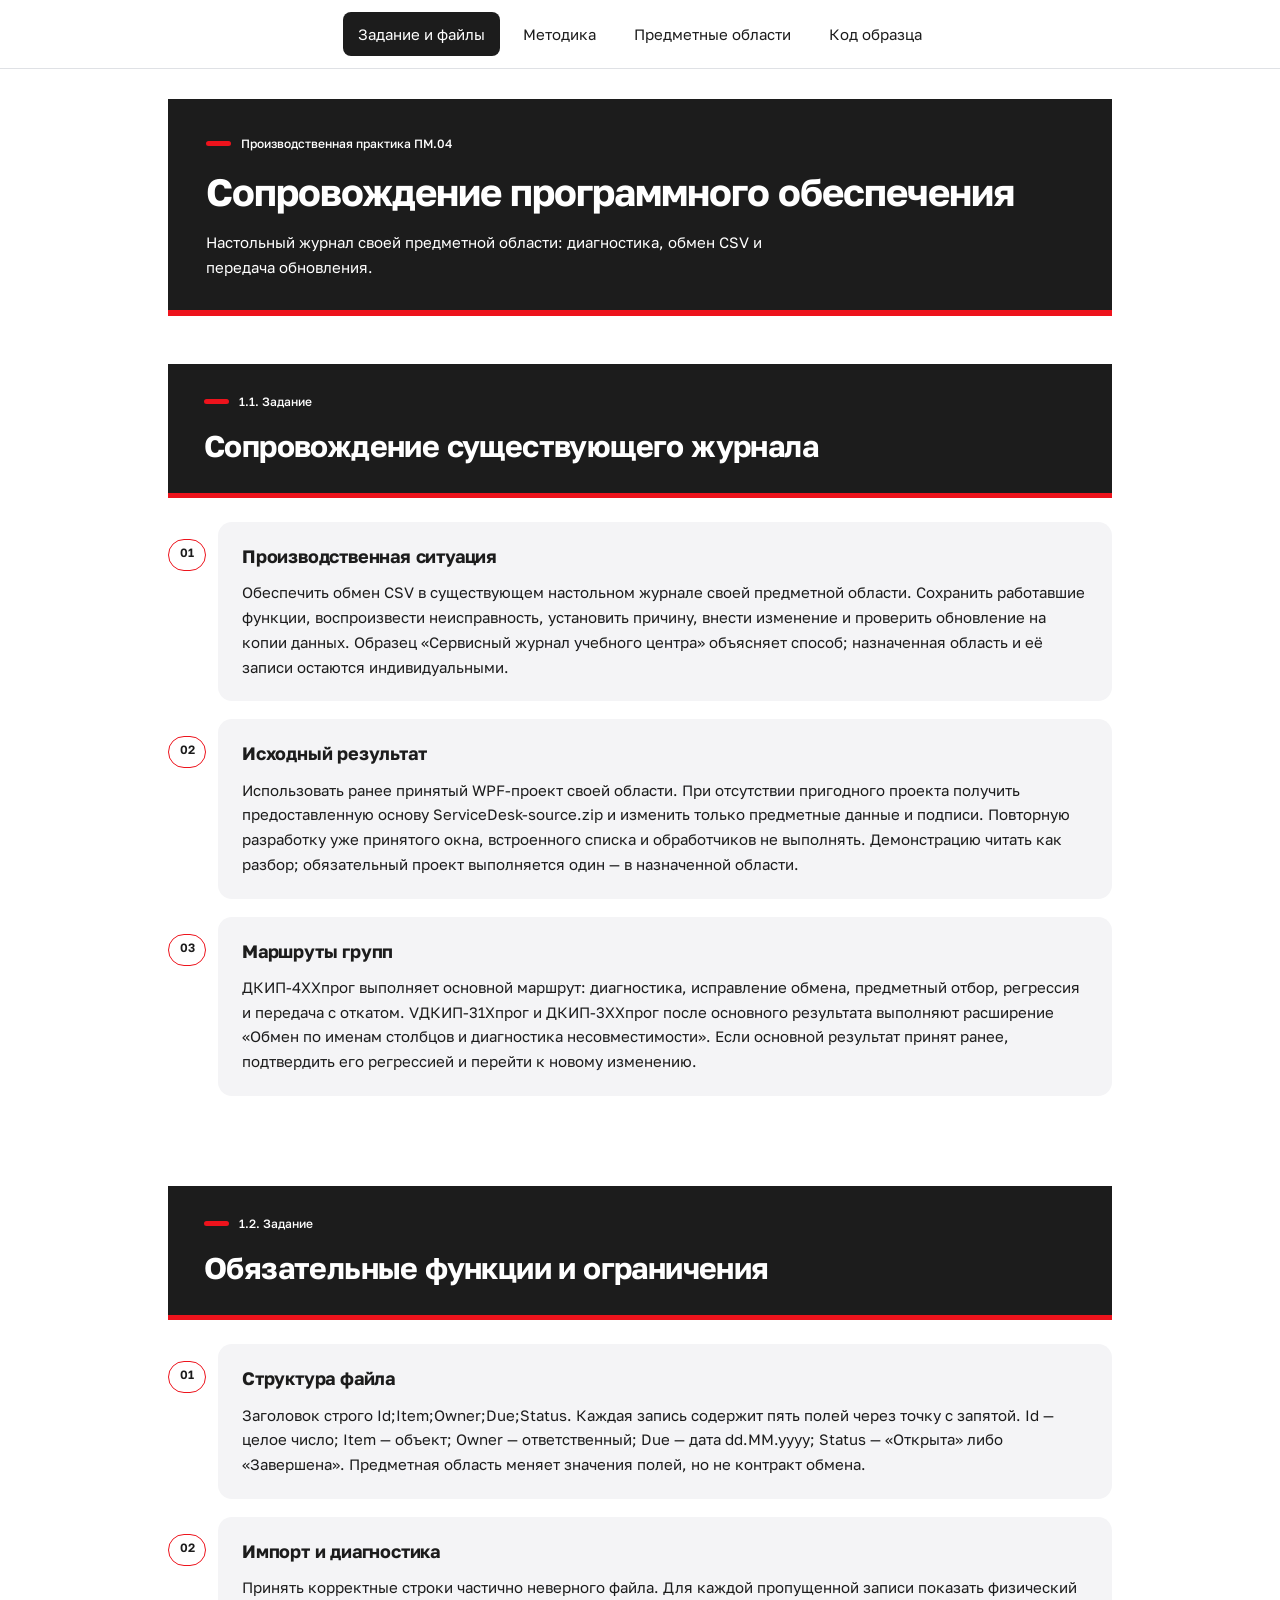
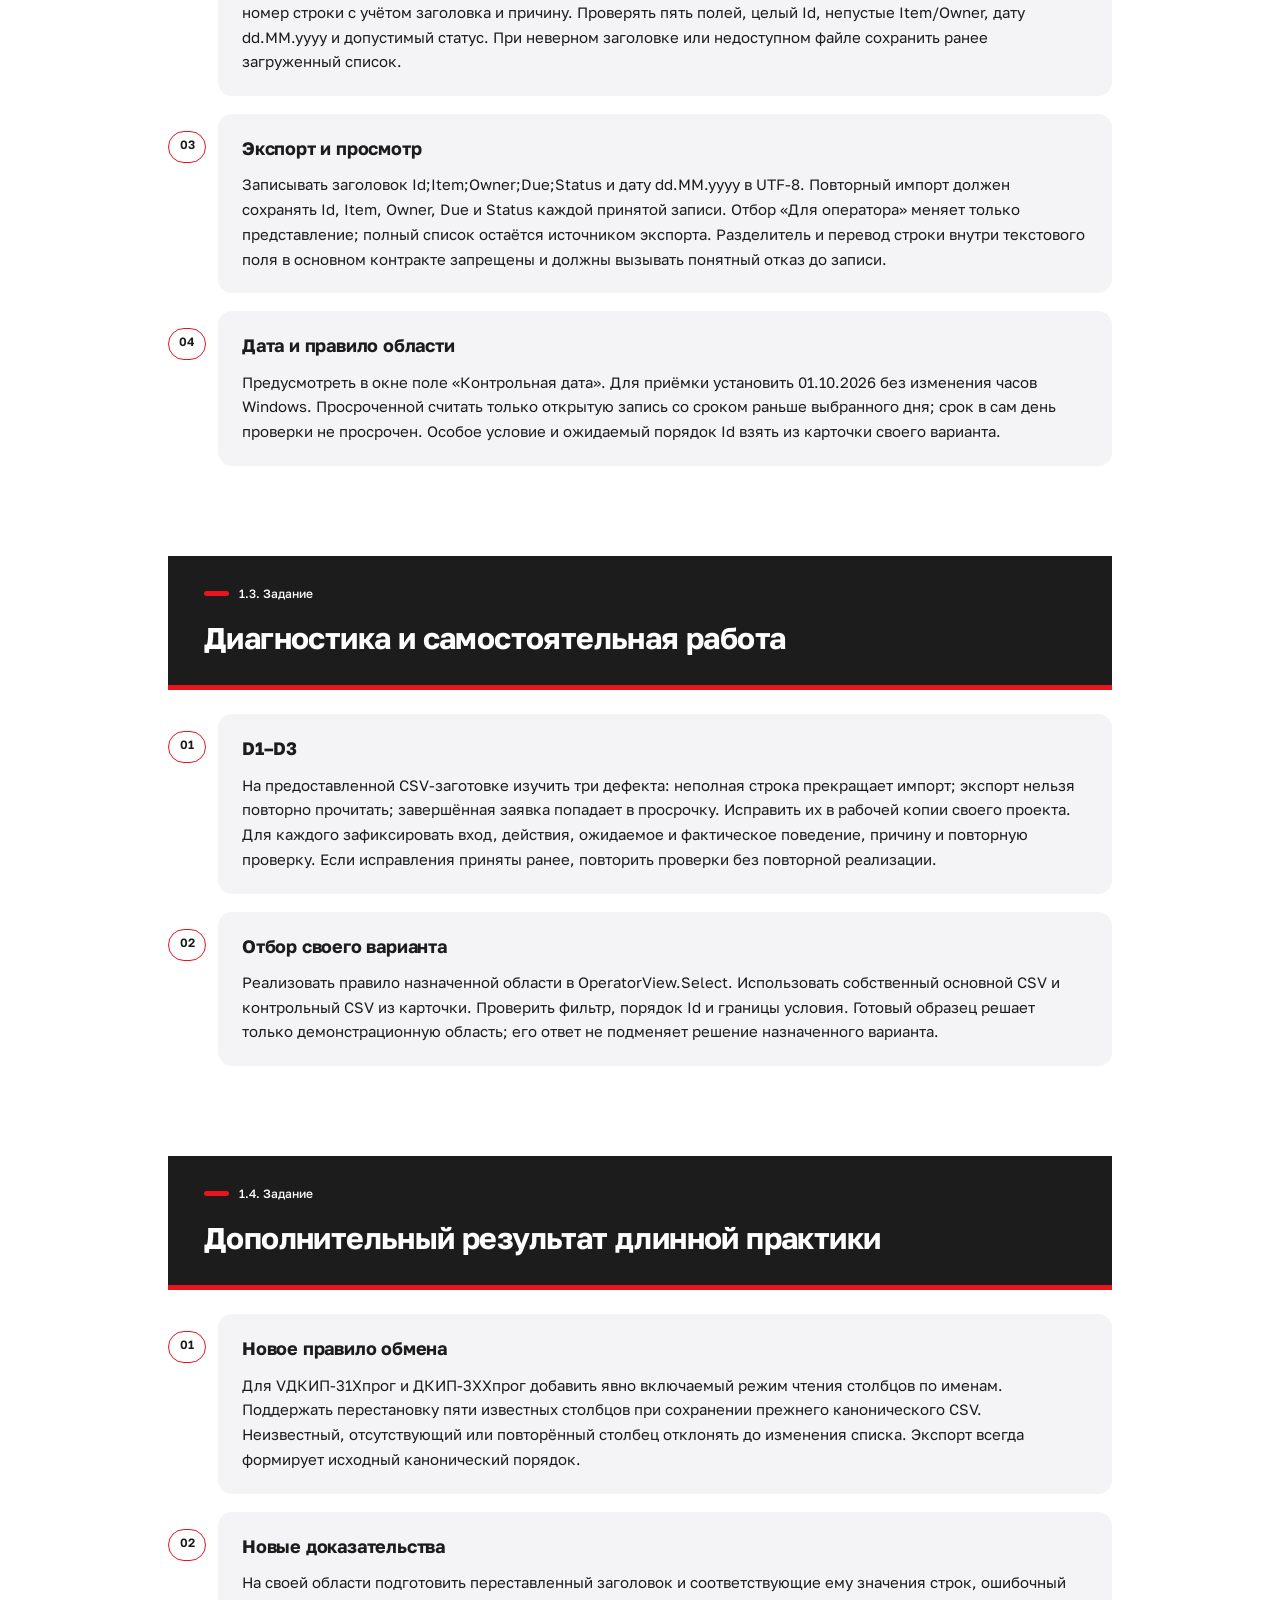
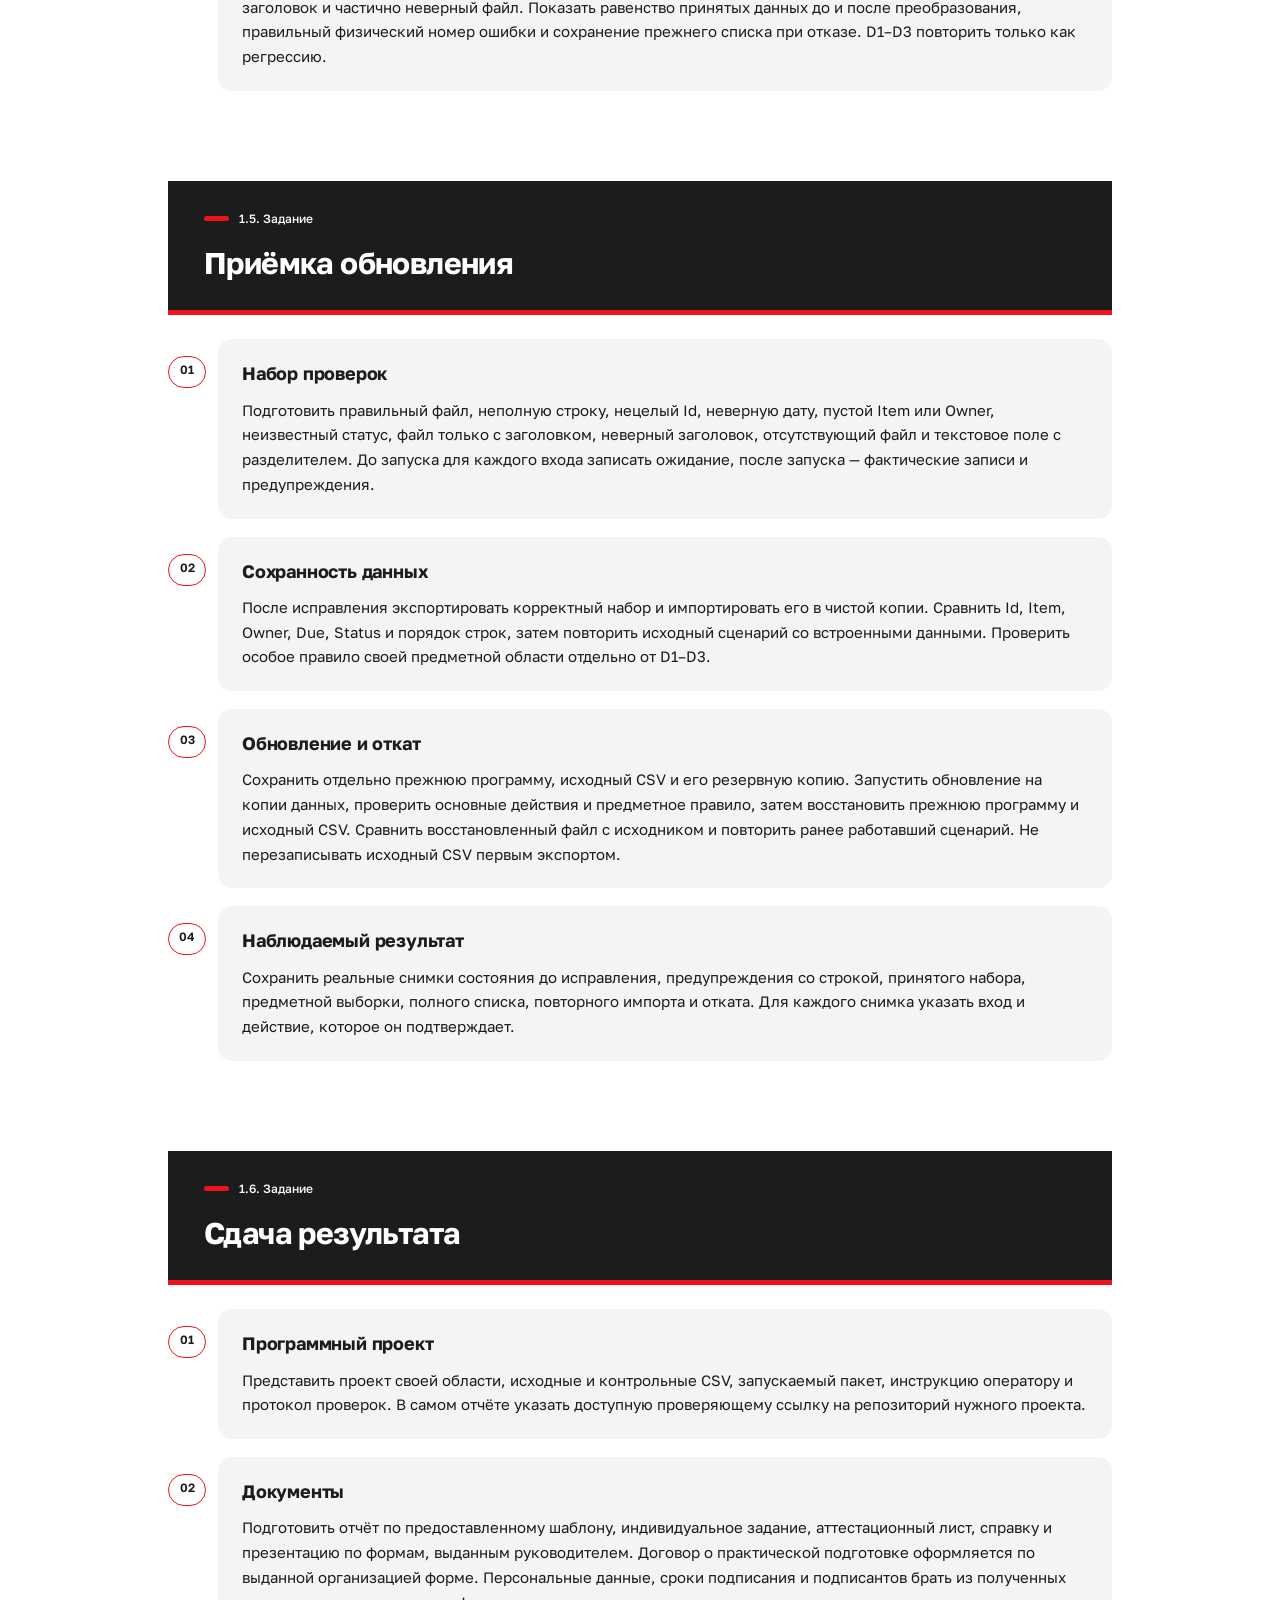
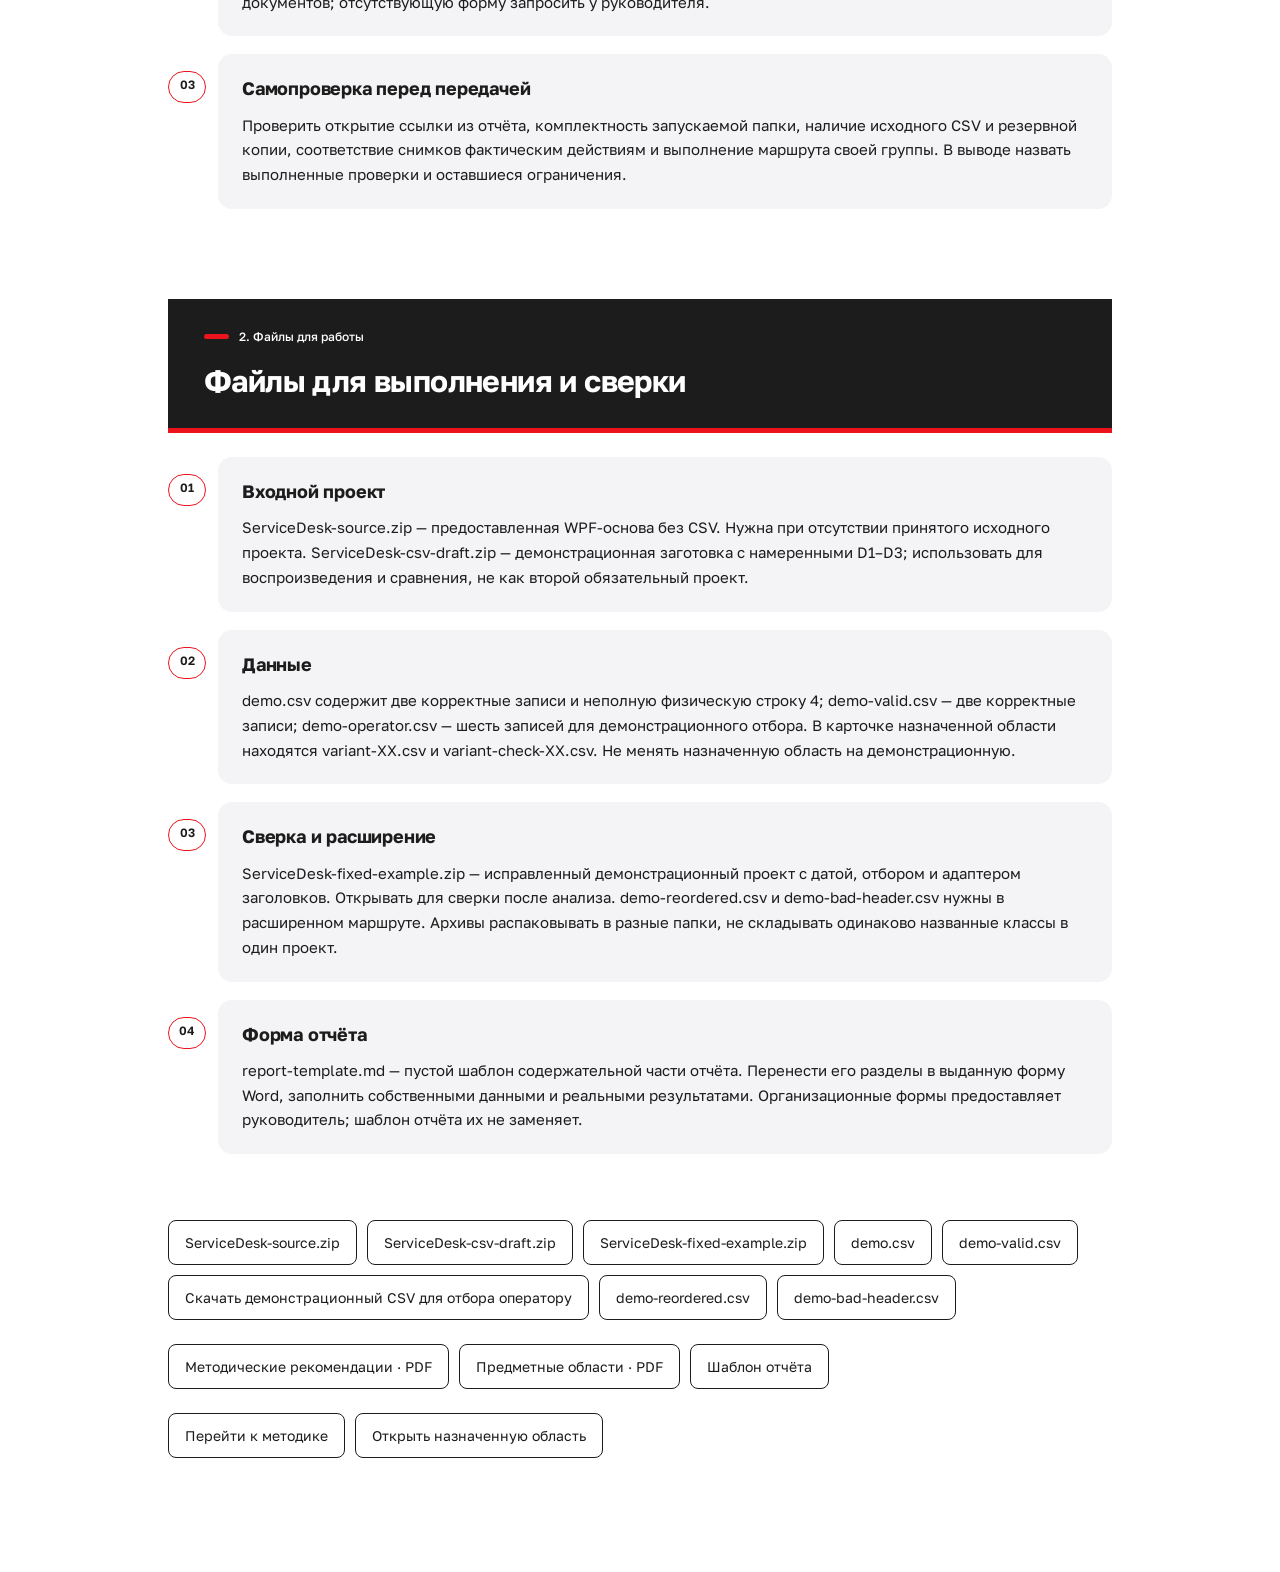
==== commit 182904a9: "Обновить ПП ПМ.04: оформление, дата проверки и маршруты сопровождения" ====
--- a/site/index.html
+++ b/site/index.html
@@ -1 +1 @@
-<!doctype html><html lang="ru"><head><meta charset="utf-8"><meta name="viewport" content="width=device-width,initial-scale=1"><title>ПП.04.01 «Сопровождение и обслуживание программного обеспечения компьютерных систем»</title><link rel="icon" href="assets/favicon.svg"><link rel="stylesheet" href="assets/style.css"></head><body><a class="skip" href="#main">Перейти к содержанию</a><header class="shell top"><a class="brand" href="index.html"><span class="emblem">ПП</span><span><strong>Практика / Методические материалы</strong><small>Сборка приложения C# WPF, затем подключение CSV · 30 индивидуальных вариантов</small></span></a><span class="version">Версия 1.2</span></header><div class="shell"><nav><a href="index.html" aria-current=page>Задание</a><a href="lessons.html" >Инструкция и образец</a><a href="areas.html" >Предметные области</a></nav><main id="main"><section class="hero"><p class="eyebrow">Учебный маршрут / 2026-2027</p><h1>ПП.04.01 «Сопровождение и обслуживание программного обеспечения компьютерных систем»</h1><p>Сборка приложения C# WPF, затем подключение CSV · 30 индивидуальных вариантов</p><span class="badge">Учебный комплект</span></section><div class="downloads"><a class="button" href="downloads/assignment.pdf">Скачать задание практики (PDF)</a><a class="button" href="downloads/guide.pdf">Скачать методичку и образец (PDF)</a><a class="button" href="downloads/report-template.md">Скачать общий шаблон отчёта (Markdown)</a><a class="button" href="areas.html#variant-01">Открыть индивидуальные задания</a></div><article class="lesson" id="variant-index"><h2>Ссылки на индивидуальные задания</h2><div class="downloads"><a class="button" href="areas.html#variant-01">Открыть задание варианта 01: Библиотечные выдачи</a><a class="button" href="areas.html#variant-02">Открыть задание варианта 02: Заявки на ремонт ПК</a><a class="button" href="areas.html#variant-03">Открыть задание варианта 03: Учёт лабораторного оборудования</a><a class="button" href="areas.html#variant-04">Открыть задание варианта 04: Заказы типографии</a><a class="button" href="areas.html#variant-05">Открыть задание варианта 05: Аренда спортивного инвентаря</a><a class="button" href="areas.html#variant-06">Открыть задание варианта 06: Заявки общежития</a><a class="button" href="areas.html#variant-07">Открыть задание варианта 07: Обслуживание школьного автобуса</a><a class="button" href="areas.html#variant-08">Открыть задание варианта 08: Медицинские записи</a><a class="button" href="areas.html#variant-09">Открыть задание варианта 09: Заказы учебного кафе</a><a class="button" href="areas.html#variant-10">Открыть задание варианта 10: Инвентаризация музея</a><a class="button" href="areas.html#variant-11">Открыть задание варианта 11: Поддержка сайта колледжа</a><a class="button" href="areas.html#variant-12">Открыть задание варианта 12: Прокат музыкальных инструментов</a><a class="button" href="areas.html#variant-13">Открыть задание варианта 13: Заказы фотостудии</a><a class="button" href="areas.html#variant-14">Открыть задание варианта 14: Учёт теплицы</a><a class="button" href="areas.html#variant-15">Открыть задание варианта 15: Курьерские доставки</a><a class="button" href="areas.html#variant-16">Открыть задание варианта 16: Заявки гостиницы</a><a class="button" href="areas.html#variant-17">Открыть задание варианта 17: Техническая поддержка принтеров</a><a class="button" href="areas.html#variant-18">Открыть задание варианта 18: Выдача спецодежды</a><a class="button" href="areas.html#variant-19">Открыть задание варианта 19: Регистрация конференции</a><a class="button" href="areas.html#variant-20">Открыть задание варианта 20: Обслуживание лифтов</a><a class="button" href="areas.html#variant-21">Открыть задание варианта 21: Учёт ветеринарной клиники</a><a class="button" href="areas.html#variant-22">Открыть задание варианта 22: Заявки на уборку</a><a class="button" href="areas.html#variant-23">Открыть задание варианта 23: Аренда переговорных</a><a class="button" href="areas.html#variant-24">Открыть задание варианта 24: Производство сувениров</a><a class="button" href="areas.html#variant-25">Открыть задание варианта 25: Обслуживание велосипедов</a><a class="button" href="areas.html#variant-26">Открыть задание варианта 26: Заказы цветочного магазина</a><a class="button" href="areas.html#variant-27">Открыть задание варианта 27: Учёт архивных дел</a><a class="button" href="areas.html#variant-28">Открыть задание варианта 28: Заявки на видеомонтаж</a><a class="button" href="areas.html#variant-29">Открыть задание варианта 29: Доставка питьевой воды</a><a class="button" href="areas.html#variant-30">Открыть задание варианта 30: Обслуживание серверных стоек</a></div></article><article class="lesson" id="page-1"><p class="eyebrow">ПП.04.01</p><h2>Производственная ситуация и результат</h2><div class="blocks"><section class="block text"><h3>Запрос заказчика</h3><p>Учебный центр уже ведёт журнал заявок в настольном приложении C# WPF. Проверенная исходная версия показывает встроенные записи, но ещё не работает с файлами. Оператору нужно читать и сохранять CSV; при первом подключении обнаруживаются три неисправности. Ваша роль — сопровождать существующее приложение: доказать состояние до изменения, воспроизвести дефект, найти причину, исправить, повторно проверить и передать обновление.</p></section><section class="block text"><h3>Почему порядок важен</h3><p>Сначала соберите исходный WPF-проект и проверьте таблицу на встроенных данных. Если открыть файл до этой проверки, ошибку окна, привязки DataGrid и ошибку чтения CSV трудно различить. После контрольной точки подключайте обмен, сравнивайте фактическое поведение с ожиданием и сохраняйте проверенную копию для регрессии.</p></section><section class="block text"><h3>Результат</h3><p>Исправленная версия оставляет доступными корректные записи при плохой соседней строке, сохраняет CSV в том же формате, считает просроченными только открытые заявки с прошедшим сроком. Каждое изменение связано с воспроизведённым симптомом и проверено на демонстрационных и индивидуальных данных. При сдаче проекта приложите ссылку на его репозиторий.</p></section></div></article><article class="lesson" id="page-2"><p class="eyebrow">Прямые загрузки</p><h2>Материалы и последовательность доступа</h2><div class="blocks"><p class="block"><a class="button" href="downloads/ServiceDesk-source.zip">Скачать исходный проект ServiceDesk (ZIP)</a><br>Начните с него: соберите и проверьте приложение без CSV.</p><p class="block"><a class="button" href="downloads/ServiceDesk-csv-draft.zip">Скачать заготовку подключения CSV (ZIP)</a><br>Откройте после первой проверки, чтобы изучить дефекты импорта и экспорта.</p><p class="block"><a class="button" href="downloads/demo.csv">Скачать демонстрационный CSV для проверки импорта</a><br>Откройте до запуска, затем загрузите для проверки качества входных строк.</p><p class="block"><a class="button" href="downloads/demo-valid.csv">Скачать демонстрационный CSV без дефектной строки (demo-valid.csv)</a><br>Используйте для отдельной проверки экспорта и повторного импорта.</p><p class="block"><a class="button" href="downloads/ServiceDesk-fixed-example.zip">Скачать исправленный демонстрационный проект (ZIP)</a><br>Сверяйтесь после самостоятельной диагностики; это решение демонстрационной области.</p><section class="block text"><h3>Исходное приложение</h3><p>Скачайте исходный WPF-проект ServiceDesk-source.zip по прямой ссылке ниже. В архиве есть ServiceDesk.csproj, App.xaml, App.xaml.cs, MainWindow.xaml и MainWindow.xaml.cs. CSV намеренно отсутствует. Распакуйте в рабочую папку и сохраните исходную копию. Сначала соберите именно этот проект и проверьте встроенные записи.</p></section><section class="block text"><h3>Первая интеграция</h3><p>После успешного запуска скачайте ServiceDesk-csv-draft.zip. Это заготовка того же WPF-приложения с кнопками «Открыть CSV» и «Экспорт CSV» и дефектами D1–D3. Сравните XAML и код окна со стартовой версией, затем создайте отдельную рабочую копию для исправлений. Для воспроизведения используйте demo.csv с неполной строкой и demo-valid.csv без неё.</p></section><section class="block text"><h3>Индивидуальные данные и образец</h3><p>На странице своего варианта скачайте variant-XX.csv: он содержит объекты вашей области, две корректные и одну неполную строку. Все ссылки на исходное приложение, заготовку, данные варианта и исправленный пример повторены непосредственно в карточке варианта. Исправленный ServiceDesk-fixed-example.zip используйте для сверки после самостоятельного анализа причин.</p></section></div></article><article class="lesson" id="page-3"><p class="eyebrow">Приложение до данных</p><h2>Контрольная точка: WPF без CSV</h2><div class="blocks"><p class="block"><a class="button" href="downloads/ServiceDesk-source.zip">Скачать исходный проект ServiceDesk (ZIP)</a><br>Начните с него: соберите и проверьте приложение без CSV.</p><section class="block text"><h3>Сборка и запуск</h3><p>Откройте ServiceDesk.csproj в Visual Studio на Windows. Убедитесь, что в файле проекта включено UseWPF, в обозревателе решений видны XAML и файлы кода окна. Соберите решение, запустите его клавишей F5. Нажмите «Тестовые данные»: в DataGrid должны появиться проектор и ноутбук, строка состояния покажет две записи.</p></section><section class="block text"><h3>Проверка правила</h3><p>Нажмите «Просрочено». Ожидается одна открытая заявка с прошедшим сроком; завершённая не входит в счётчик. Зафиксируйте системную дату и реальный результат. Объясните связь между обработчиком кнопки, списком Ticket и привязкой ItemsSource. Эта проверка станет базой для сравнения после подключения CSV.</p></section></div></article><article class="lesson" id="page-4"><p class="eyebrow">Данные перед запуском</p><h2>Контракт CSV и прогноз</h2><div class="blocks"><p class="block"><a class="button" href="downloads/demo.csv">Скачать демонстрационный CSV для проверки импорта</a><br>Откройте до запуска, затем загрузите для проверки качества входных строк.</p><p class="block"><a class="button" href="downloads/demo-valid.csv">Скачать демонстрационный CSV без дефектной строки (demo-valid.csv)</a><br>Используйте для отдельной проверки экспорта и повторного импорта.</p><section class="block text"><h3>Структура файла</h3><p>Заголовок строго Id;Item;Owner;Due;Status. Каждая запись содержит пять полей через точку с запятой. Id — целое число; Item — объект; Owner — ответственный; Due — дата dd.MM.yyyy; Status — «Открыта» либо «Завершена». Предметная область меняет значения полей, но не контракт обмена.</p></section><section class="block text"><h3>Предварительный анализ</h3><p>Откройте demo.csv в текстовом редакторе и пронумеруйте строки: заголовок, заявки 101 и 102, неполная строка 4. До запуска запишите ожидание: первые две записи должны появиться в таблице, строка 4 должна дать предупреждение с причиной, остальные данные не должны исчезнуть. Откройте demo-valid.csv отдельно, чтобы проверить экспорт без влияния неполной строки.</p></section></div></article><article class="lesson" id="page-5"><p class="eyebrow">Симптом → причина → проверка</p><h2>D1: неполная строка прерывает импорт</h2><div class="blocks"><p class="block"><a class="button" href="downloads/ServiceDesk-csv-draft.zip">Скачать заготовку подключения CSV (ZIP)</a><br>Откройте после первой проверки, чтобы изучить дефекты импорта и экспорта.</p><p class="block"><a class="button" href="downloads/demo.csv">Скачать демонстрационный CSV для проверки импорта</a><br>Откройте до запуска, затем загрузите для проверки качества входных строк.</p><p class="block"><a class="button" href="downloads/demo-valid.csv">Скачать демонстрационный CSV без дефектной строки (demo-valid.csv)</a><br>Используйте для отдельной проверки экспорта и повторного импорта.</p><section class="block text"><h3>Воспроизведение</h3><p>Запустите CSV-заготовку, нажмите «Открыть CSV» и выберите demo.csv. Зафиксируйте сообщение и содержимое DataGrid. Затем откройте demo-valid.csv: сравните поведение. Разница указывает на конкретную строку, а не на неработоспособность всего окна.</p></section><section class="block text"><h3>Поиск причины</h3><p>В MainWindow.xaml.cs найдите CsvStore.Read и путь от File.ReadAllLines через Split до обращения к cells[3]. Неполная строка не имеет нужного индекса; исключение выходит из цикла и не возвращает уже прочитанные записи. Зафиксируйте этот путь в протоколе до исправления.</p></section><section class="block text"><h3>Ожидаемое исправление</h3><p>Проверяйте число полей до индексов; отдельно проверяйте Id, непустые Item/Owner, дату и статус. Для ошибочной строки добавьте её номер и причину в предупреждения и продолжайте цикл. Повторный импорт demo.csv должен дать две записи и одно предупреждение о строке 4.</p></section></div></article><article class="lesson" id="page-6"><p class="eyebrow">Проверка обратимости</p><h2>D2: экспорт нельзя прочитать повторно</h2><div class="blocks"><p class="block"><a class="button" href="downloads/ServiceDesk-csv-draft.zip">Скачать заготовку подключения CSV (ZIP)</a><br>Откройте после первой проверки, чтобы изучить дефекты импорта и экспорта.</p><p class="block"><a class="button" href="downloads/demo-valid.csv">Скачать демонстрационный CSV без дефектной строки (demo-valid.csv)</a><br>Используйте для отдельной проверки экспорта и повторного импорта.</p><section class="block text"><h3>Воспроизведение</h3><p>Откройте demo-valid.csv, экспортируйте в новый файл и сравните оба файла в текстовом редакторе. Не перезаписывайте источник. Попробуйте повторно импортировать результат. Запишите различия в заголовке, разделителе, дате и фактическую ошибку.</p></section><section class="block text"><h3>Причина и исправление</h3><p>В CsvStore.Write найдите формирование строки. Исправьте заголовок и разделитель на исходные, а дату выводите как dd.MM.yyyy с InvariantCulture. Для разделителя и перевода строки внутри текстовых полей примените явный отказ либо согласованное экранирование. Повторное чтение должно сохранить все пять значений каждой записи.</p></section></div></article><article class="lesson" id="page-7"><p class="eyebrow">Дата и состояние</p><h2>D3: завершённая заявка в просрочке</h2><div class="blocks"><p class="block"><a class="button" href="downloads/ServiceDesk-csv-draft.zip">Скачать заготовку подключения CSV (ZIP)</a><br>Откройте после первой проверки, чтобы изучить дефекты импорта и экспорта.</p><p class="block"><a class="button" href="downloads/demo-valid.csv">Скачать демонстрационный CSV без дефектной строки (demo-valid.csv)</a><br>Используйте для отдельной проверки экспорта и повторного импорта.</p><section class="block text"><h3>Воспроизведение</h3><p>На demo-valid.csv нажмите «Просрочено». Обе демонстрационные даты в прошлом, но заявка 102 завершена. Если счёт равен двум, проверьте выражение CountOverdue: оно учитывает дату без статуса.</p></section><section class="block text"><h3>Правило и граница</h3><p>Просрочена только заявка со статусом «Открыта» и Due.Date раньше DateTime.Today. Срок сегодня ещё не просрочен. Проверьте открытый прошлый срок, завершённый прошлый срок и открытый срок сегодня раздельно; ожидаемый счёт для демонстрации — один при текущей дате позже указанных сроков.</p></section></div></article><article class="lesson" id="page-8"><p class="eyebrow">Доказательство исправления</p><h2>Регрессия и дополнительное условие</h2><div class="blocks"><section class="block text"><h3>Набор проверок</h3><p>Подготовьте правильный файл, неполную строку, нецелый Id, неверную дату, пустой Item или Owner, неизвестный статус, файл только с заголовком, неверный заголовок, отсутствующий файл и текстовое поле с разделителем. До запуска для каждого входа запишите ожидание, после запуска — фактические записи и предупреждения.</p></section><section class="block text"><h3>Сохранность данных</h3><p>После исправления экспортируйте корректный набор и импортируйте его в чистой копии. Сравните Id, Item, Owner, Due, Status и порядок строк, затем повторите исходный сценарий со встроенными данными. Проверьте особое правило своей предметной области отдельно от D1–D3.</p></section><section class="block text"><h3>Самостоятельный отбор</h3><p>По карточке варианта реализуйте OperatorView.Select и действие «Для оператора». Проверьте отдельный контрольный CSV: фильтр, порядок Id и отсутствие потери полного списка при просмотре и экспорте. Демонстрационная выборка разобрана в методичке; условие вашего варианта отличается от неё.</p></section></div></article><article class="lesson" id="page-9"><p class="eyebrow">Эксплуатация</p><h2>Обновление и передача оператору</h2><div class="blocks"><p class="block"><a class="button" href="downloads/ServiceDesk-fixed-example.zip">Скачать исправленный демонстрационный проект (ZIP)</a><br>Сверяйтесь после самостоятельной диагностики; это решение демонстрационной области.</p><section class="block text"><h3>Пакет и откат</h3><p>Укажите версию и дату сборки, связанные с D1–D3 изменения и правило варианта. Перед заменой сделайте резервную копию рабочего CSV. Проверьте запуск обновления на копии данных, затем восстановление прежней программы и исходного CSV. Сборка сама по себе не доказывает успешную передачу.</p></section><section class="block text"><h3>Пользовательская инструкция</h3><p>Опишите по фактическому WPF-окну, как открыть CSV, понять предупреждение о строке, экспортировать результат и проверить просрочку. Укажите, что делать при неверном заголовке или отсутствии файла. Отчёт должен содержать реальные наблюдения, снимки и ссылку на репозиторий собственного проекта.</p></section></div></article></main><footer><span>ПМ.04 Сопровождение и обслуживание программного обеспечения компьютерных систем</span><span>Единый учебный комплект</span></footer></div></body></html>+<!doctype html><html lang="ru"><head><meta charset="utf-8"><meta name="viewport" content="width=device-width,initial-scale=1"><title>Задание · ПП ПМ.04</title><link rel="stylesheet" href="assets/style.css"><link rel="icon" href="assets/favicon.svg"></head><body><a class="skip" href="#main">К содержанию</a><nav aria-label="Материалы практики"><a href="index.html" aria-current="page">Задание и файлы</a><a href="lessons.html">Методика</a><a href="areas.html">Предметные области</a><a href="reference.html">Код образца</a></nav><main id="main"><div class="hero"><p class="section-id">Производственная практика ПМ.04</p><h1>Сопровождение программного обеспечения</h1><p>Настольный журнал своей предметной области: диагностика, обмен CSV и передача обновления.</p></div><article id="assignment-1" class="chapter"><header class="doc-head"><p class="section-id">1.1. Задание</p><h2>Сопровождение существующего журнала</h2></header><ol class="steps"><li class="step"><span class="number" aria-hidden="true">01</span><section class="card"><h3>Производственная ситуация</h3><p>Обеспечить обмен CSV в существующем настольном журнале своей предметной области. Сохранить работавшие функции, воспроизвести неисправность, установить причину, внести изменение и проверить обновление на копии данных. Образец «Сервисный журнал учебного центра» объясняет способ; назначенная область и её записи остаются индивидуальными.</p></section></li><li class="step"><span class="number" aria-hidden="true">02</span><section class="card"><h3>Исходный результат</h3><p>Использовать ранее принятый WPF-проект своей области. При отсутствии пригодного проекта получить предоставленную основу ServiceDesk-source.zip и изменить только предметные данные и подписи. Повторную разработку уже принятого окна, встроенного списка и обработчиков не выполнять. Демонстрацию читать как разбор; обязательный проект выполняется один — в назначенной области.</p></section></li><li class="step"><span class="number" aria-hidden="true">03</span><section class="card"><h3>Маршруты групп</h3><p>ДКИП-4ХХпрог выполняет основной маршрут: диагностика, исправление обмена, предметный отбор, регрессия и передача с откатом. VДКИП-31Хпрог и ДКИП-3ХХпрог после основного результата выполняют расширение «Обмен по именам столбцов и диагностика несовместимости». Если основной результат принят ранее, подтвердить его регрессией и перейти к новому изменению.</p></section></li></ol><div class="actions"></div></article><article id="assignment-2" class="chapter"><header class="doc-head"><p class="section-id">1.2. Задание</p><h2>Обязательные функции и ограничения</h2></header><ol class="steps"><li class="step"><span class="number" aria-hidden="true">01</span><section class="card"><h3>Структура файла</h3><p>Заголовок строго Id;Item;Owner;Due;Status. Каждая запись содержит пять полей через точку с запятой. Id — целое число; Item — объект; Owner — ответственный; Due — дата dd.MM.yyyy; Status — «Открыта» либо «Завершена». Предметная область меняет значения полей, но не контракт обмена.</p></section></li><li class="step"><span class="number" aria-hidden="true">02</span><section class="card"><h3>Импорт и диагностика</h3><p>Принять корректные строки частично неверного файла. Для каждой пропущенной записи показать физический номер строки с учётом заголовка и причину. Проверять пять полей, целый Id, непустые Item/Owner, дату dd.MM.yyyy и допустимый статус. При неверном заголовке или недоступном файле сохранить ранее загруженный список.</p></section></li><li class="step"><span class="number" aria-hidden="true">03</span><section class="card"><h3>Экспорт и просмотр</h3><p>Записывать заголовок Id;Item;Owner;Due;Status и дату dd.MM.yyyy в UTF-8. Повторный импорт должен сохранять Id, Item, Owner, Due и Status каждой принятой записи. Отбор «Для оператора» меняет только представление; полный список остаётся источником экспорта. Разделитель и перевод строки внутри текстового поля в основном контракте запрещены и должны вызывать понятный отказ до записи.</p></section></li><li class="step"><span class="number" aria-hidden="true">04</span><section class="card"><h3>Дата и правило области</h3><p>Предусмотреть в окне поле «Контрольная дата». Для приёмки установить 01.10.2026 без изменения часов Windows. Просроченной считать только открытую запись со сроком раньше выбранного дня; срок в сам день проверки не просрочен. Особое условие и ожидаемый порядок Id взять из карточки своего варианта.</p></section></li></ol><div class="actions"></div></article><article id="assignment-3" class="chapter"><header class="doc-head"><p class="section-id">1.3. Задание</p><h2>Диагностика и самостоятельная работа</h2></header><ol class="steps"><li class="step"><span class="number" aria-hidden="true">01</span><section class="card"><h3>D1–D3</h3><p>На предоставленной CSV-заготовке изучить три дефекта: неполная строка прекращает импорт; экспорт нельзя повторно прочитать; завершённая заявка попадает в просрочку. Исправить их в рабочей копии своего проекта. Для каждого зафиксировать вход, действия, ожидаемое и фактическое поведение, причину и повторную проверку. Если исправления приняты ранее, повторить проверки без повторной реализации.</p></section></li><li class="step"><span class="number" aria-hidden="true">02</span><section class="card"><h3>Отбор своего варианта</h3><p>Реализовать правило назначенной области в OperatorView.Select. Использовать собственный основной CSV и контрольный CSV из карточки. Проверить фильтр, порядок Id и границы условия. Готовый образец решает только демонстрационную область; его ответ не подменяет решение назначенного варианта.</p></section></li></ol><div class="actions"></div></article><article id="assignment-4" class="chapter"><header class="doc-head"><p class="section-id">1.4. Задание</p><h2>Дополнительный результат длинной практики</h2></header><ol class="steps"><li class="step"><span class="number" aria-hidden="true">01</span><section class="card"><h3>Новое правило обмена</h3><p>Для VДКИП-31Хпрог и ДКИП-3ХХпрог добавить явно включаемый режим чтения столбцов по именам. Поддержать перестановку пяти известных столбцов при сохранении прежнего канонического CSV. Неизвестный, отсутствующий или повторённый столбец отклонять до изменения списка. Экспорт всегда формирует исходный канонический порядок.</p></section></li><li class="step"><span class="number" aria-hidden="true">02</span><section class="card"><h3>Новые доказательства</h3><p>На своей области подготовить переставленный заголовок и соответствующие ему значения строк, ошибочный заголовок и частично неверный файл. Показать равенство принятых данных до и после преобразования, правильный физический номер ошибки и сохранение прежнего списка при отказе. D1–D3 повторить только как регрессию.</p></section></li></ol><div class="actions"></div></article><article id="assignment-5" class="chapter"><header class="doc-head"><p class="section-id">1.5. Задание</p><h2>Приёмка обновления</h2></header><ol class="steps"><li class="step"><span class="number" aria-hidden="true">01</span><section class="card"><h3>Набор проверок</h3><p>Подготовить правильный файл, неполную строку, нецелый Id, неверную дату, пустой Item или Owner, неизвестный статус, файл только с заголовком, неверный заголовок, отсутствующий файл и текстовое поле с разделителем. До запуска для каждого входа записать ожидание, после запуска — фактические записи и предупреждения.</p></section></li><li class="step"><span class="number" aria-hidden="true">02</span><section class="card"><h3>Сохранность данных</h3><p>После исправления экспортировать корректный набор и импортировать его в чистой копии. Сравнить Id, Item, Owner, Due, Status и порядок строк, затем повторить исходный сценарий со встроенными данными. Проверить особое правило своей предметной области отдельно от D1–D3.</p></section></li><li class="step"><span class="number" aria-hidden="true">03</span><section class="card"><h3>Обновление и откат</h3><p>Сохранить отдельно прежнюю программу, исходный CSV и его резервную копию. Запустить обновление на копии данных, проверить основные действия и предметное правило, затем восстановить прежнюю программу и исходный CSV. Сравнить восстановленный файл с исходником и повторить ранее работавший сценарий. Не перезаписывать исходный CSV первым экспортом.</p></section></li><li class="step"><span class="number" aria-hidden="true">04</span><section class="card"><h3>Наблюдаемый результат</h3><p>Сохранить реальные снимки состояния до исправления, предупреждения со строкой, принятого набора, предметной выборки, полного списка, повторного импорта и отката. Для каждого снимка указать вход и действие, которое он подтверждает.</p></section></li></ol><div class="actions"></div></article><article id="assignment-6" class="chapter"><header class="doc-head"><p class="section-id">1.6. Задание</p><h2>Сдача результата</h2></header><ol class="steps"><li class="step"><span class="number" aria-hidden="true">01</span><section class="card"><h3>Программный проект</h3><p>Представить проект своей области, исходные и контрольные CSV, запускаемый пакет, инструкцию оператору и протокол проверок. В самом отчёте указать доступную проверяющему ссылку на репозиторий нужного проекта.</p></section></li><li class="step"><span class="number" aria-hidden="true">02</span><section class="card"><h3>Документы</h3><p>Подготовить отчёт по предоставленному шаблону, индивидуальное задание, аттестационный лист, справку и презентацию по формам, выданным руководителем. Договор о практической подготовке оформляется по выданной организацией форме. Персональные данные, сроки подписания и подписантов брать из полученных документов; отсутствующую форму запросить у руководителя.</p></section></li><li class="step"><span class="number" aria-hidden="true">03</span><section class="card"><h3>Самопроверка перед передачей</h3><p>Проверить открытие ссылки из отчёта, комплектность запускаемой папки, наличие исходного CSV и резервной копии, соответствие снимков фактическим действиям и выполнение маршрута своей группы. В выводе назвать выполненные проверки и оставшиеся ограничения.</p></section></li></ol><div class="actions"></div></article><article id="files" class="chapter"><header class="doc-head"><p class="section-id">2. Файлы для работы</p><h2>Файлы для выполнения и сверки</h2></header><ol class="steps"><li class="step"><span class="number" aria-hidden="true">01</span><section class="card"><h3>Входной проект</h3><p>ServiceDesk-source.zip — предоставленная WPF-основа без CSV. Нужна при отсутствии принятого исходного проекта. ServiceDesk-csv-draft.zip — демонстрационная заготовка с намеренными D1–D3; использовать для воспроизведения и сравнения, не как второй обязательный проект.</p></section></li><li class="step"><span class="number" aria-hidden="true">02</span><section class="card"><h3>Данные</h3><p>demo.csv содержит две корректные записи и неполную физическую строку 4; demo-valid.csv — две корректные записи; demo-operator.csv — шесть записей для демонстрационного отбора. В карточке назначенной области находятся variant-XX.csv и variant-check-XX.csv. Не менять назначенную область на демонстрационную.</p></section></li><li class="step"><span class="number" aria-hidden="true">03</span><section class="card"><h3>Сверка и расширение</h3><p>ServiceDesk-fixed-example.zip — исправленный демонстрационный проект с датой, отбором и адаптером заголовков. Открывать для сверки после анализа. demo-reordered.csv и demo-bad-header.csv нужны в расширенном маршруте. Архивы распаковывать в разные папки, не складывать одинаково названные классы в один проект.</p></section></li><li class="step"><span class="number" aria-hidden="true">04</span><section class="card"><h3>Форма отчёта</h3><p>report-template.md — пустой шаблон содержательной части отчёта. Перенести его разделы в выданную форму Word, заполнить собственными данными и реальными результатами. Организационные формы предоставляет руководитель; шаблон отчёта их не заменяет.</p></section></li></ol><div class="actions"></div></article><div class="actions"><a class="button" href="downloads/ServiceDesk-source.zip">ServiceDesk-source.zip</a><a class="button" href="downloads/ServiceDesk-csv-draft.zip">ServiceDesk-csv-draft.zip</a><a class="button" href="downloads/ServiceDesk-fixed-example.zip">ServiceDesk-fixed-example.zip</a><a class="button" href="downloads/demo.csv">demo.csv</a><a class="button" href="downloads/demo-valid.csv">demo-valid.csv</a><a class="button" href="downloads/demo-operator.csv">Скачать демонстрационный CSV для отбора оператору</a><a class="button" href="downloads/demo-reordered.csv">demo-reordered.csv</a><a class="button" href="downloads/demo-bad-header.csv">demo-bad-header.csv</a></div><div class="actions"><a class="button" href="downloads/assignment.pdf">Методические рекомендации · PDF</a><a class="button" href="downloads/guide.pdf">Предметные области · PDF</a><a class="button" href="downloads/report-template.md">Шаблон отчёта</a></div><div class="actions"><a class="button" href="lessons.html">Перейти к методике</a><a class="button" href="areas.html">Открыть назначенную область</a></div></main></body></html>
--- a/site/assets/style.css
+++ b/site/assets/style.css
@@ -1,4 +1,2 @@
-:root{--red:#ed131c;--ink:#1c1c1c;--muted:#606773;--line:#dfe1e5;--paper:#fff;--canvas:#f4f4f6}*{box-sizing:border-box}html{scroll-behavior:smooth;scroll-padding-top:24px}body{margin:0;background:var(--canvas);color:var(--ink);font:16px/1.65 Arial,Helvetica,sans-serif}a{color:inherit;text-underline-offset:4px}.shell{max-width:1320px;margin:auto;padding:0 40px}.top{display:flex;align-items:center;justify-content:space-between;gap:24px;min-height:112px}.brand{display:flex;align-items:center;gap:16px;text-decoration:none}.emblem{display:grid;place-items:center;background:var(--red);color:white;border-radius:12px;width:52px;height:52px;font-weight:800;font-size:21px;flex-shrink:0}.brand strong{font-size:16px;display:block}.brand small,.version{font-size:12px;color:var(--muted)}.skip{position:absolute;top:-60px;left:20px;background:white;padding:10px;z-index:2}.skip:focus{top:10px}:focus-visible{outline:3px solid #4561c8;outline-offset:4px}nav{display:flex;flex-wrap:wrap;gap:8px;margin:0 0 20px}nav a{padding:10px 17px;text-decoration:none;border-radius:8px;font-size:14px}nav a:hover{background:#e9e9ed}nav a[aria-current]{background:var(--ink);color:white}.hero{background:#1c1c1c;color:white;border-radius:20px;padding:36px 42px;position:relative;overflow:hidden;margin-bottom:26px;border-right:8px solid var(--red)}.hero h1{font-size:clamp(30px,4vw,48px);line-height:1.12;letter-spacing:-1.4px;max-width:880px;margin:12px 0 18px}.hero>p:not(.eyebrow){max-width:830px;color:#d3d6de;font-size:17px}.eyebrow{font-size:11px;font-weight:700;text-transform:uppercase;letter-spacing:1.6px;color:var(--muted);margin:0 0 10px}.hero .eyebrow{color:#c3c6cf}.badge{display:inline-block;border:1px solid #555760;color:#e5e7eb;padding:5px 10px;border-radius:5px;font-size:12px;margin-top:10px}.downloads{display:flex;gap:12px;flex-wrap:wrap;margin:24px 0 40px}.button{display:inline-block;background:white;border:1px solid var(--line);padding:13px 19px;border-radius:9px;font-size:14px;font-weight:700;text-decoration:none}.primary{background:var(--red);color:white;border-color:var(--red)}.button:hover{box-shadow:0 4px 14px #0001}.intro{max-width:850px;margin:38px 0 24px}.intro h2{font-size:27px;line-height:1.3;letter-spacing:-.6px}.intro p{color:var(--muted)}.grid{display:grid;grid-template-columns:repeat(4,minmax(0,1fr));gap:14px}.card{display:flex;flex-direction:column;padding:23px 21px;border:1px solid var(--line);border-radius:14px;background:white;text-decoration:none}.card:hover{border-color:var(--red)}.card h3{font-size:20px;line-height:1.35;margin:8px 0}.card p{font-size:14px;color:var(--muted);flex:1}.result{border-top:1px solid var(--line);padding-top:14px;font-size:12px}.lesson{background:var(--paper);border:1px solid var(--line);border-radius:16px;padding:34px 38px;margin:26px 0;scroll-margin-top:24px}.lesson>h2{font-size:29px;line-height:1.25;letter-spacing:-.5px;margin:10px 0 27px}.blocks{display:grid;grid-template-columns:1fr 1fr;gap:24px 36px}.block{min-width:0}.block h3{font-size:17px;line-height:1.4;margin:0 0 10px}.block p{font-size:15px;color:#4b515b;margin:0;overflow-wrap:anywhere}.block.note{border-left:3px solid var(--red);padding-left:17px}.block pre{white-space:pre-wrap;overflow-wrap:anywhere;background:#f4f4f6;border:1px solid var(--line);padding:18px;border-radius:9px;font:13px/1.65 Consolas,monospace;margin:0}.notice{border-left:4px solid var(--red);background:white;padding:20px 24px;color:var(--muted);font-size:14px;margin:28px 0}.toc{background:#fff;border:1px solid var(--line);border-radius:14px;padding:16px;gap:6px}.toc a{font-size:13px;padding:6px 10px;border:1px solid #ececf0}footer{display:flex;justify-content:space-between;gap:20px;font-size:12px;color:var(--muted);padding:30px 0 40px}@media(max-width:1000px){.grid{grid-template-columns:1fr 1fr}.shell{padding:0 24px}.hero{padding:30px}}@media(max-width:640px){.shell{padding:0 16px}.top{min-height:100px;gap:10px}.brand strong{font-size:13px}.brand small{font-size:11px}.version{display:none}.emblem{width:43px;height:46px}.hero{padding:25px 22px}.hero h1{font-size:32px}.hero>p:not(.eyebrow){font-size:15px}nav{gap:4px}nav a{padding:9px;font-size:12px}.grid,.blocks{grid-template-columns:1fr}.lesson{padding:24px 20px}.lesson>h2{font-size:25px}.downloads{display:grid}.card{padding:20px}footer{display:block}.toc{max-height:none}}@media(prefers-reduced-motion:reduce){html{scroll-behavior:auto}}@media print{@page{size:A4 landscape;margin:14mm}body{background:white;font-size:11pt}.top,nav,.downloads,footer,.skip{display:none}.shell{max-width:none;padding:0}.hero{background:white;color:black;border:0;padding:0}.hero>p:not(.eyebrow),.hero .eyebrow{color:#333}.badge{color:#333}.lesson{break-before:page;border:0;padding:0;border-radius:0}.blocks{display:block;columns:2;column-gap:12mm}.block{break-inside:avoid;margin-bottom:8mm}.block p{font-size:11pt}.block pre{font-size:9pt}.grid{grid-template-columns:1fr 1fr}.card{break-inside:avoid}}
-:root .example-grid{grid-template-columns:repeat(3,minmax(0,1fr))}.example-grid .card{gap:12px}.example-grid .card p{margin:0}.example-grid .button{text-align:center}.block figcaption,figcaption{font-size:12px;color:var(--muted)}figure.block{margin:0}@media(max-width:760px){:root .example-grid{grid-template-columns:1fr}}
-:root .example-grid .eyebrow{flex:none}
-.screenshot{grid-column:1/-1}.screenshot img{display:block;width:100%;max-width:1120px;height:auto;border:1px solid var(--line);border-radius:10px;background:#10182a}.screenshot figcaption{margin-top:8px}.blocks>.block p{white-space:normal}.lesson[id^="variants-"] .blocks{grid-template-columns:repeat(2,minmax(0,1fr))}.lesson[id^="variants-"] .block{padding:18px;border:1px solid var(--line);border-radius:10px;background:#fafafb}@media(max-width:760px){.lesson[id^="variants-"] .blocks{grid-template-columns:1fr}}
+@font-face{font-family:'Golos Text';src:url('fonts/GolosText-variable.ttf') format('truetype');font-weight:100 900;font-display:swap}
+:root{--red:#ed131c;--ink:#1c1c1c;--soft:#f4f4f6;--line:#dfe1e5;--muted:#606773}*{box-sizing:border-box}html{scroll-behavior:smooth;scroll-padding-top:100px}body{margin:0;color:var(--ink);background:#fff;font:15px/1.65 'Golos Text',Arial,sans-serif}main{max-width:1024px;margin:auto;padding:30px 40px 90px}nav{position:sticky;top:0;z-index:2;display:flex;justify-content:center;gap:8px;padding:12px;background:#fff;border-bottom:1px solid var(--line)}nav a{display:flex;align-items:center;min-height:44px;padding:8px 15px;text-decoration:none;border-radius:8px;color:var(--ink)}nav a[aria-current]{color:white;background:var(--ink)}nav a:hover{background:var(--soft)}nav a[aria-current]:hover{background:#333}a{color:var(--ink);text-underline-offset:4px}a:focus-visible,button:focus-visible{outline:3px solid var(--red);outline-offset:4px}.skip{position:fixed;left:-9999px;top:10px;z-index:5;padding:12px;background:#fff}.skip:focus{left:10px}.hero{background:var(--ink);color:#fff;padding:35px 38px 30px;border-bottom:6px solid var(--red)}h1{font-size:38px;line-height:1.17;letter-spacing:-1px;margin:16px 0}h2{font-size:30px;line-height:1.25;letter-spacing:-.6px;margin:16px 0 0}h3{font-size:18px;line-height:1.35;letter-spacing:-.2px;margin:0 0 12px}.hero p:last-child{max-width:65ch;margin-bottom:0}.section-id{display:flex;align-items:center;gap:10px;font-size:12px;font-weight:500;margin:0}.section-id:before{content:'';width:25px;height:5px;background:var(--red);border-radius:3px}.chapter{margin:48px 0 24px;scroll-margin-top:100px}.doc-head{padding:28px 36px;background:var(--ink);color:#fff;border-bottom:5px solid var(--red)}.steps{list-style:none;padding:24px 0 0;margin:0}.step{position:relative;display:grid;grid-template-columns:38px minmax(0,1fr);gap:12px;padding-bottom:18px}.number{width:38px;min-height:32px;padding:3px;border:1.5px solid var(--red);border-radius:18px;margin-top:17px;align-self:start;text-align:center;font-size:12px;font-weight:600;background:white;z-index:1}.method .step:not(:last-child):after{content:'';position:absolute;left:18px;top:50px;bottom:0;width:1px;background:var(--line)}.card{padding:22px 24px;background:var(--soft);border-radius:14px;min-width:0;overflow-wrap:anywhere}.card p{margin:0 0 12px}.card p:last-child{margin:0}.result{margin-top:16px!important;padding-top:12px;border-top:1px solid var(--line);font-size:14px}pre{white-space:break-spaces;word-break:break-word;overflow-wrap:anywhere;tab-size:2;margin:0;padding:16px;background:white;border:1px solid var(--line);border-radius:7px;font:12px/1.65 Consolas,'Courier New',monospace}.actions{display:flex;flex-wrap:wrap;gap:10px;margin:24px 0}.button{display:inline-flex;align-items:center;min-height:44px;max-width:100%;padding:10px 16px;border:1px solid var(--ink);background:white;border-radius:8px;text-decoration:none;overflow-wrap:anywhere;font-size:14px}.button:hover{background:var(--soft)}.contents{padding:26px 30px;margin:28px 0;background:var(--soft);border-radius:14px}.contents h2{font-size:24px;margin:0 0 15px}.contents ol{padding-left:22px;margin:0}.contents li{padding:4px 0;break-inside:avoid}.area-list{columns:2;column-gap:35px}.figure-row{margin:8px 0 26px 50px}figure{margin:0}figure a{display:block}figure img{display:block;width:auto;max-width:100%;height:auto;border:1px solid var(--line);border-radius:6px}figcaption{margin-top:10px;color:var(--muted);font-size:13px;line-height:1.55}p{overflow-wrap:anywhere}@media(max-width:650px){html{scroll-padding-top:160px}main{padding:20px 14px 60px}nav{display:grid;grid-template-columns:1fr 1fr;gap:4px;padding:8px}nav a{font-size:13px;justify-content:center;padding:8px}.hero{padding:28px 22px}h1{font-size:30px}h2{font-size:25px}.doc-head{padding:25px 22px}.step{grid-template-columns:30px minmax(0,1fr);gap:8px}.number{width:30px;font-size:11px}.card{padding:18px 15px}.method .step:not(:last-child):after{left:14px}.figure-row{margin-left:0}.area-list{columns:1}.contents{padding:22px}.chapter{scroll-margin-top:160px}.button{font-size:13px;padding:10px 12px}pre{padding:11px;font-size:11px}}@media(prefers-reduced-motion:reduce){html{scroll-behavior:auto}}@media print{nav,.skip,.actions{display:none}main{max-width:none;padding:0}.chapter{break-before:page}.step,figure{break-inside:avoid}.hero,.doc-head{print-color-adjust:exact}.card{print-color-adjust:exact}pre{white-space:pre-wrap}}
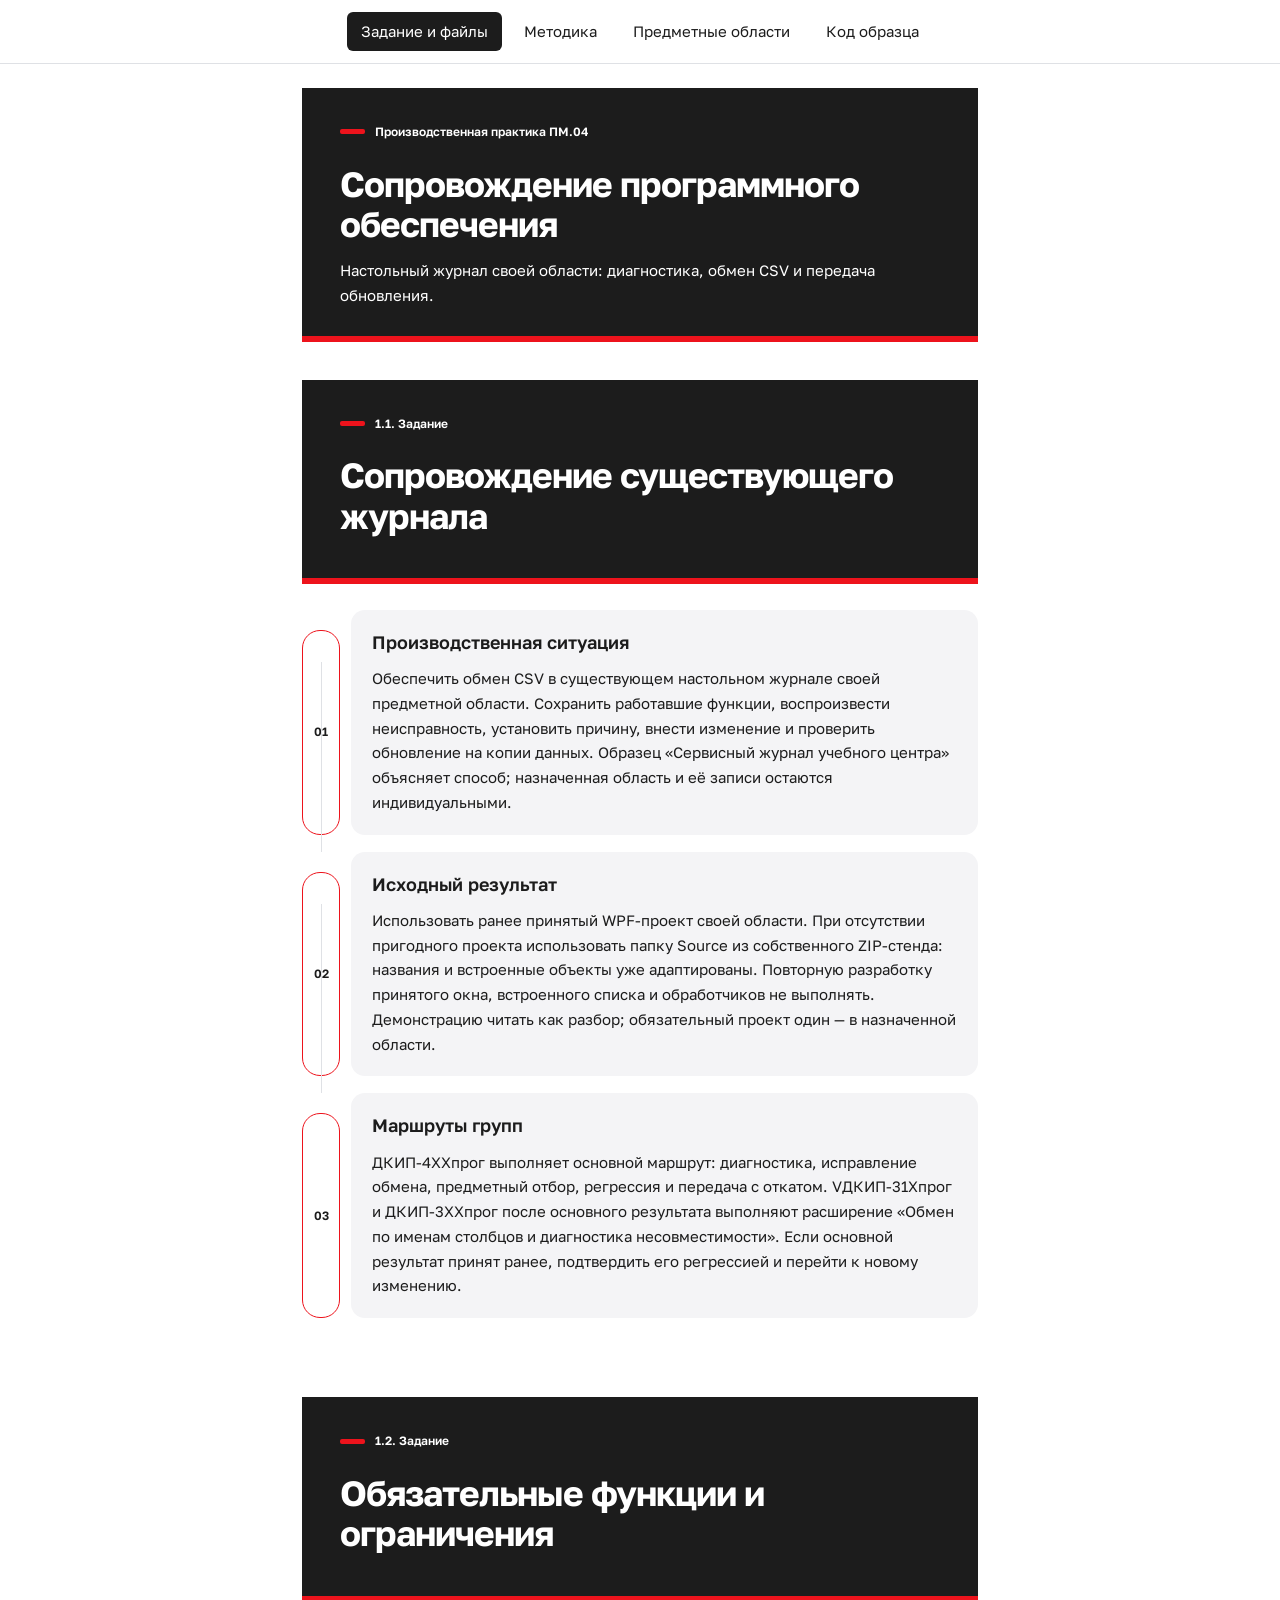
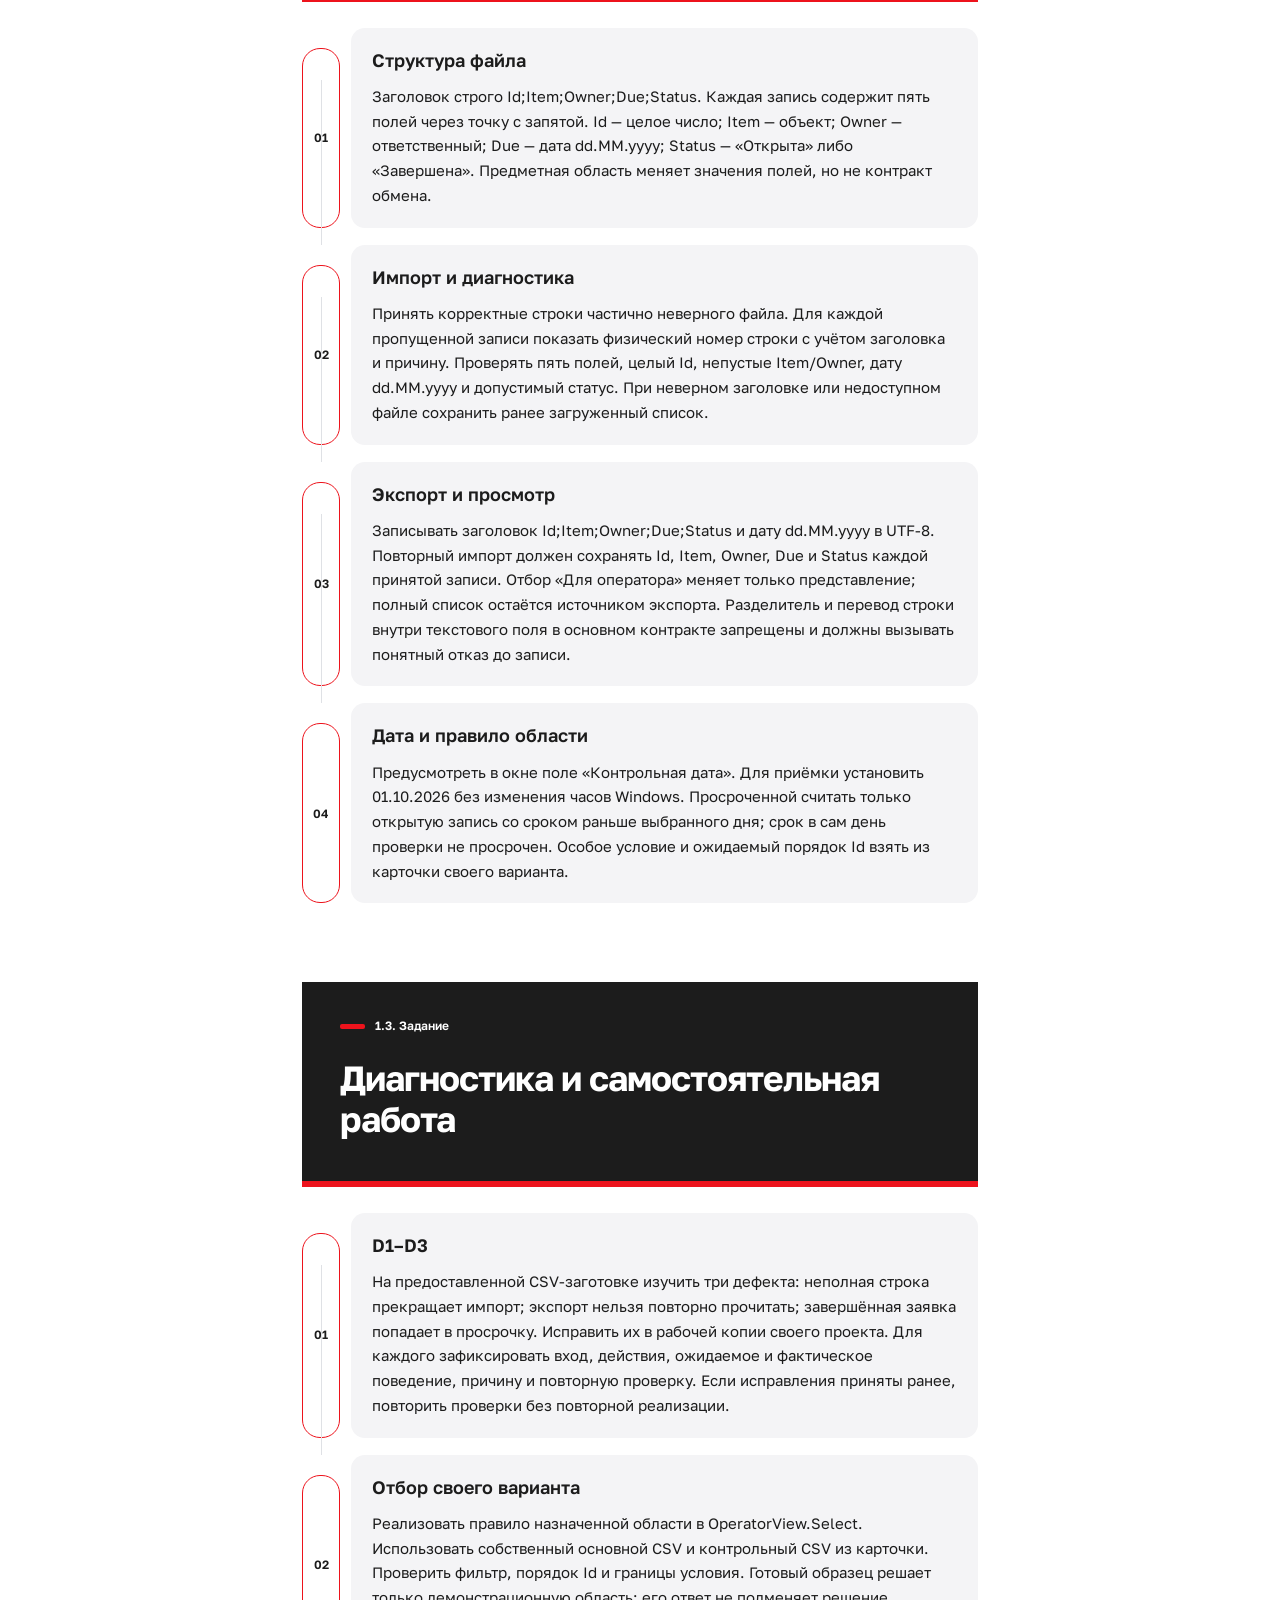
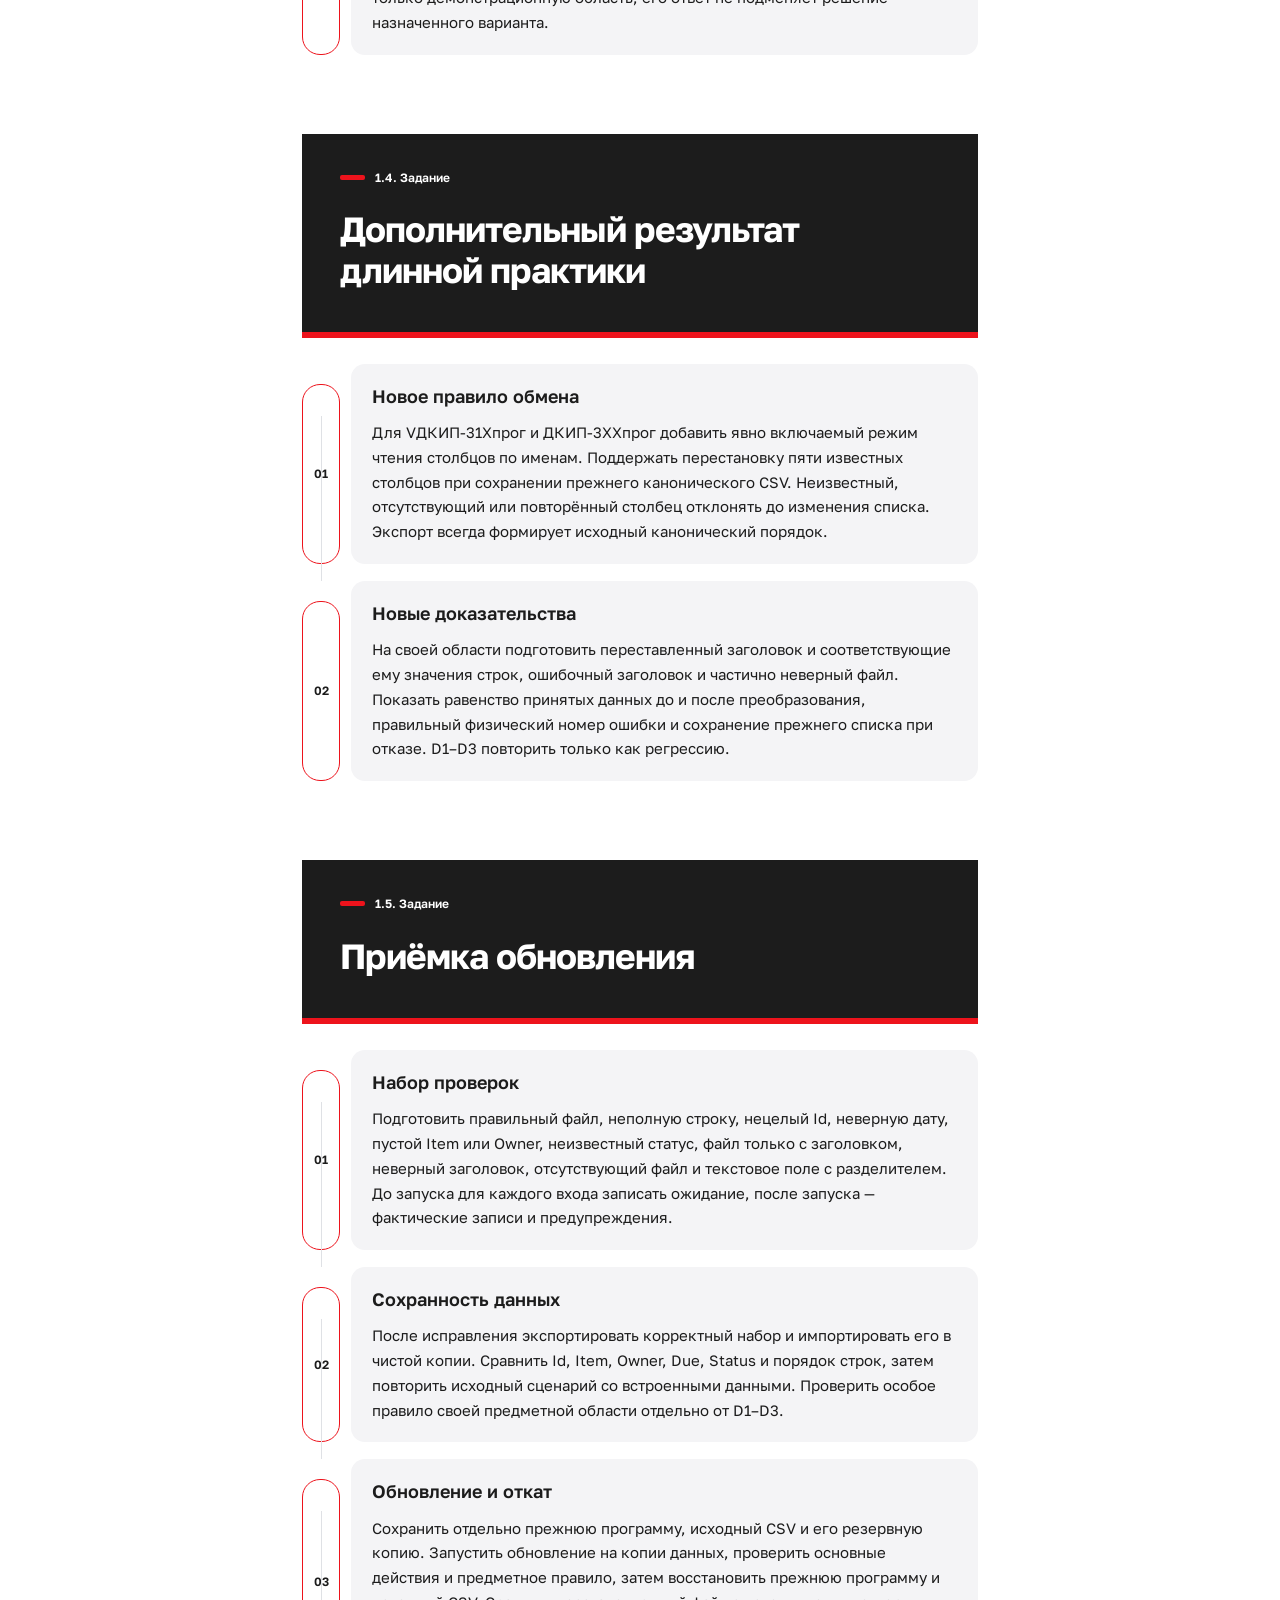
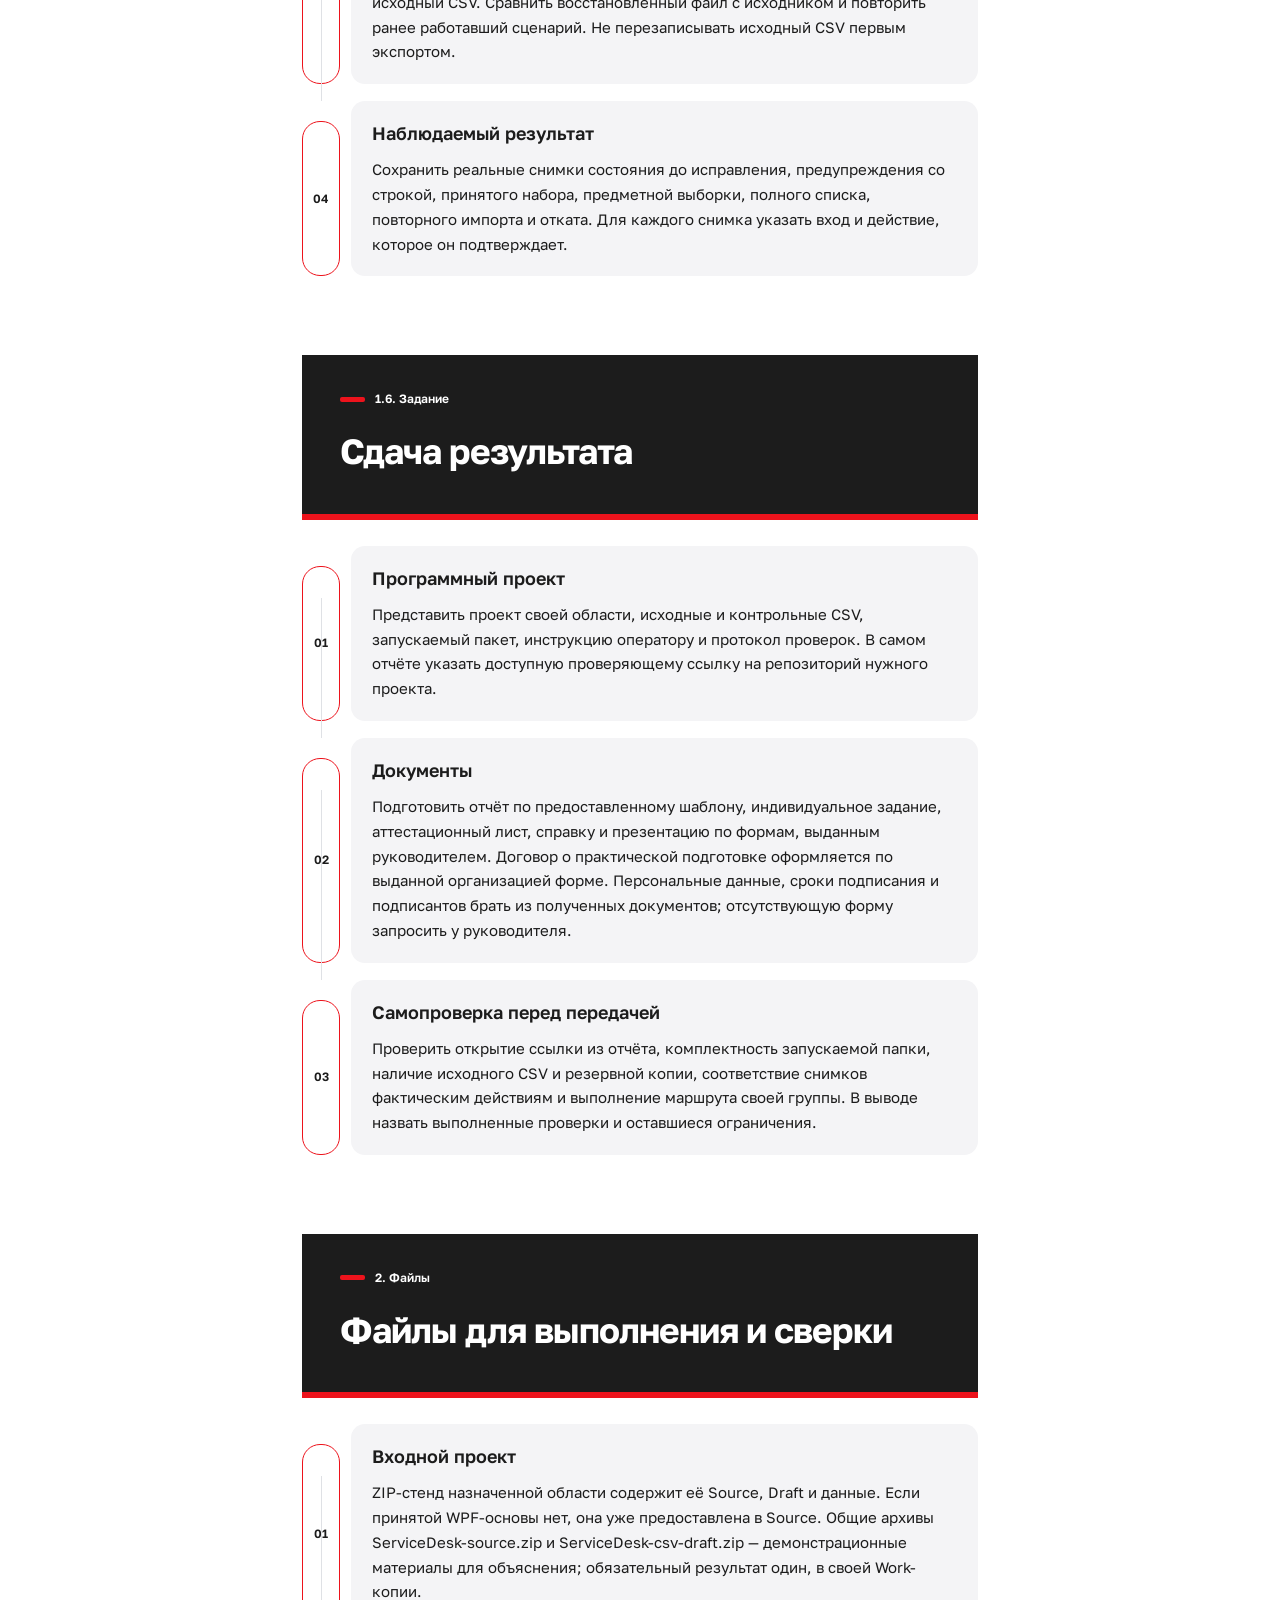
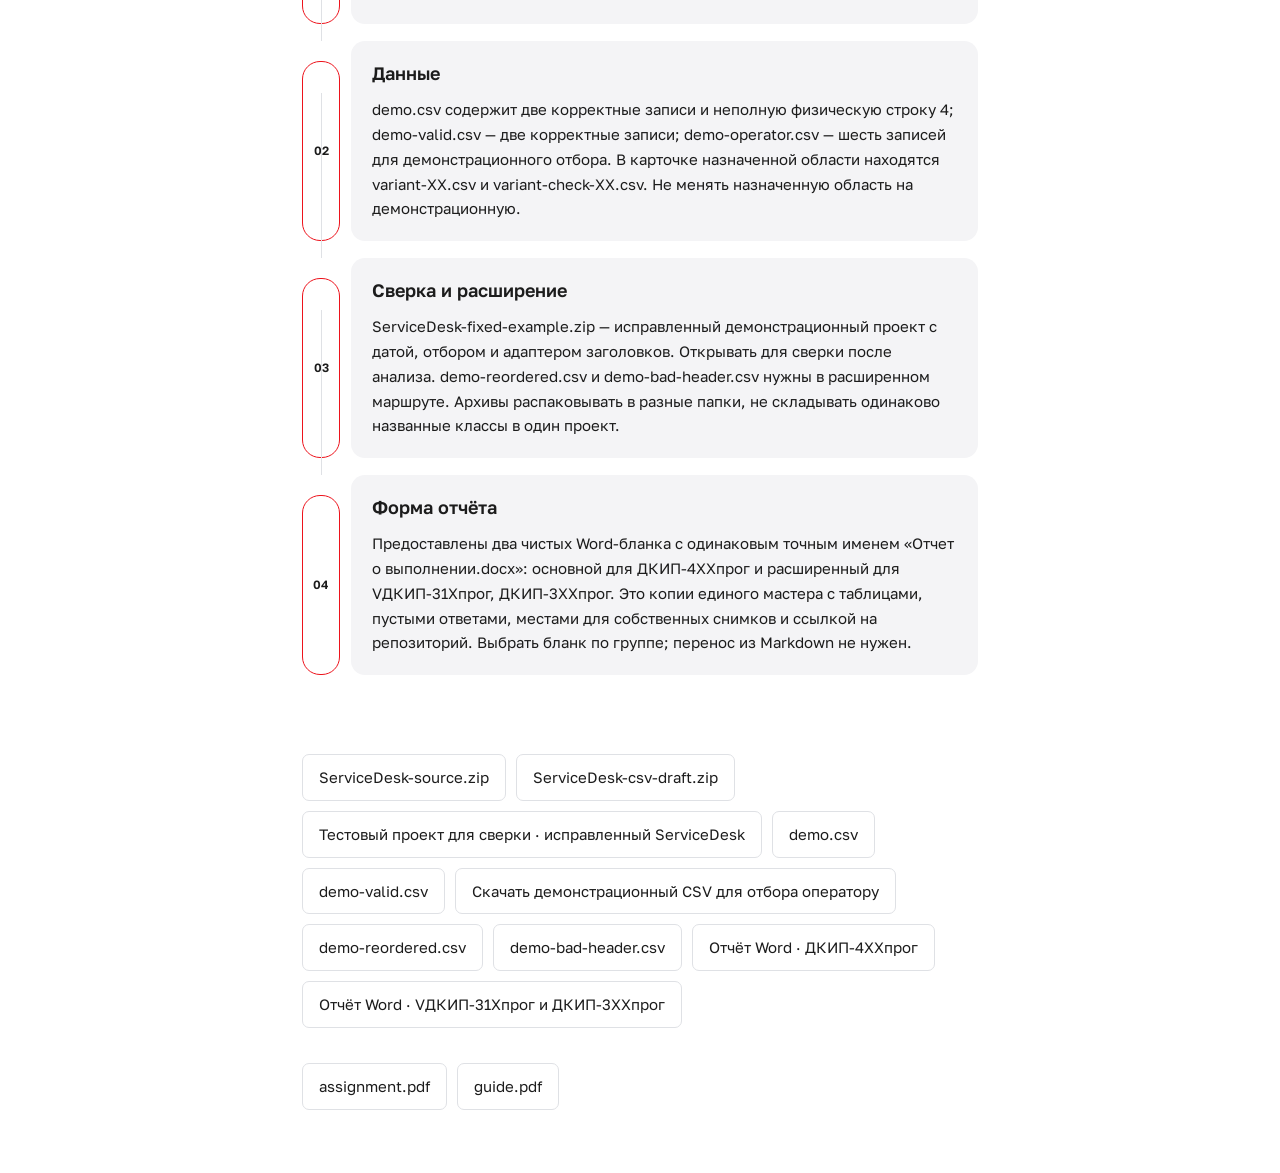
==== commit 746259f8: "Доработать понятность ПП ПМ.04 и подготовить стенды и формы отчёта" ====
--- a/site/index.html
+++ b/site/index.html
@@ -1 +1 @@
-<!doctype html><html lang="ru"><head><meta charset="utf-8"><meta name="viewport" content="width=device-width,initial-scale=1"><title>Задание · ПП ПМ.04</title><link rel="stylesheet" href="assets/style.css"><link rel="icon" href="assets/favicon.svg"></head><body><a class="skip" href="#main">К содержанию</a><nav aria-label="Материалы практики"><a href="index.html" aria-current="page">Задание и файлы</a><a href="lessons.html">Методика</a><a href="areas.html">Предметные области</a><a href="reference.html">Код образца</a></nav><main id="main"><div class="hero"><p class="section-id">Производственная практика ПМ.04</p><h1>Сопровождение программного обеспечения</h1><p>Настольный журнал своей предметной области: диагностика, обмен CSV и передача обновления.</p></div><article id="assignment-1" class="chapter"><header class="doc-head"><p class="section-id">1.1. Задание</p><h2>Сопровождение существующего журнала</h2></header><ol class="steps"><li class="step"><span class="number" aria-hidden="true">01</span><section class="card"><h3>Производственная ситуация</h3><p>Обеспечить обмен CSV в существующем настольном журнале своей предметной области. Сохранить работавшие функции, воспроизвести неисправность, установить причину, внести изменение и проверить обновление на копии данных. Образец «Сервисный журнал учебного центра» объясняет способ; назначенная область и её записи остаются индивидуальными.</p></section></li><li class="step"><span class="number" aria-hidden="true">02</span><section class="card"><h3>Исходный результат</h3><p>Использовать ранее принятый WPF-проект своей области. При отсутствии пригодного проекта получить предоставленную основу ServiceDesk-source.zip и изменить только предметные данные и подписи. Повторную разработку уже принятого окна, встроенного списка и обработчиков не выполнять. Демонстрацию читать как разбор; обязательный проект выполняется один — в назначенной области.</p></section></li><li class="step"><span class="number" aria-hidden="true">03</span><section class="card"><h3>Маршруты групп</h3><p>ДКИП-4ХХпрог выполняет основной маршрут: диагностика, исправление обмена, предметный отбор, регрессия и передача с откатом. VДКИП-31Хпрог и ДКИП-3ХХпрог после основного результата выполняют расширение «Обмен по именам столбцов и диагностика несовместимости». Если основной результат принят ранее, подтвердить его регрессией и перейти к новому изменению.</p></section></li></ol><div class="actions"></div></article><article id="assignment-2" class="chapter"><header class="doc-head"><p class="section-id">1.2. Задание</p><h2>Обязательные функции и ограничения</h2></header><ol class="steps"><li class="step"><span class="number" aria-hidden="true">01</span><section class="card"><h3>Структура файла</h3><p>Заголовок строго Id;Item;Owner;Due;Status. Каждая запись содержит пять полей через точку с запятой. Id — целое число; Item — объект; Owner — ответственный; Due — дата dd.MM.yyyy; Status — «Открыта» либо «Завершена». Предметная область меняет значения полей, но не контракт обмена.</p></section></li><li class="step"><span class="number" aria-hidden="true">02</span><section class="card"><h3>Импорт и диагностика</h3><p>Принять корректные строки частично неверного файла. Для каждой пропущенной записи показать физический номер строки с учётом заголовка и причину. Проверять пять полей, целый Id, непустые Item/Owner, дату dd.MM.yyyy и допустимый статус. При неверном заголовке или недоступном файле сохранить ранее загруженный список.</p></section></li><li class="step"><span class="number" aria-hidden="true">03</span><section class="card"><h3>Экспорт и просмотр</h3><p>Записывать заголовок Id;Item;Owner;Due;Status и дату dd.MM.yyyy в UTF-8. Повторный импорт должен сохранять Id, Item, Owner, Due и Status каждой принятой записи. Отбор «Для оператора» меняет только представление; полный список остаётся источником экспорта. Разделитель и перевод строки внутри текстового поля в основном контракте запрещены и должны вызывать понятный отказ до записи.</p></section></li><li class="step"><span class="number" aria-hidden="true">04</span><section class="card"><h3>Дата и правило области</h3><p>Предусмотреть в окне поле «Контрольная дата». Для приёмки установить 01.10.2026 без изменения часов Windows. Просроченной считать только открытую запись со сроком раньше выбранного дня; срок в сам день проверки не просрочен. Особое условие и ожидаемый порядок Id взять из карточки своего варианта.</p></section></li></ol><div class="actions"></div></article><article id="assignment-3" class="chapter"><header class="doc-head"><p class="section-id">1.3. Задание</p><h2>Диагностика и самостоятельная работа</h2></header><ol class="steps"><li class="step"><span class="number" aria-hidden="true">01</span><section class="card"><h3>D1–D3</h3><p>На предоставленной CSV-заготовке изучить три дефекта: неполная строка прекращает импорт; экспорт нельзя повторно прочитать; завершённая заявка попадает в просрочку. Исправить их в рабочей копии своего проекта. Для каждого зафиксировать вход, действия, ожидаемое и фактическое поведение, причину и повторную проверку. Если исправления приняты ранее, повторить проверки без повторной реализации.</p></section></li><li class="step"><span class="number" aria-hidden="true">02</span><section class="card"><h3>Отбор своего варианта</h3><p>Реализовать правило назначенной области в OperatorView.Select. Использовать собственный основной CSV и контрольный CSV из карточки. Проверить фильтр, порядок Id и границы условия. Готовый образец решает только демонстрационную область; его ответ не подменяет решение назначенного варианта.</p></section></li></ol><div class="actions"></div></article><article id="assignment-4" class="chapter"><header class="doc-head"><p class="section-id">1.4. Задание</p><h2>Дополнительный результат длинной практики</h2></header><ol class="steps"><li class="step"><span class="number" aria-hidden="true">01</span><section class="card"><h3>Новое правило обмена</h3><p>Для VДКИП-31Хпрог и ДКИП-3ХХпрог добавить явно включаемый режим чтения столбцов по именам. Поддержать перестановку пяти известных столбцов при сохранении прежнего канонического CSV. Неизвестный, отсутствующий или повторённый столбец отклонять до изменения списка. Экспорт всегда формирует исходный канонический порядок.</p></section></li><li class="step"><span class="number" aria-hidden="true">02</span><section class="card"><h3>Новые доказательства</h3><p>На своей области подготовить переставленный заголовок и соответствующие ему значения строк, ошибочный заголовок и частично неверный файл. Показать равенство принятых данных до и после преобразования, правильный физический номер ошибки и сохранение прежнего списка при отказе. D1–D3 повторить только как регрессию.</p></section></li></ol><div class="actions"></div></article><article id="assignment-5" class="chapter"><header class="doc-head"><p class="section-id">1.5. Задание</p><h2>Приёмка обновления</h2></header><ol class="steps"><li class="step"><span class="number" aria-hidden="true">01</span><section class="card"><h3>Набор проверок</h3><p>Подготовить правильный файл, неполную строку, нецелый Id, неверную дату, пустой Item или Owner, неизвестный статус, файл только с заголовком, неверный заголовок, отсутствующий файл и текстовое поле с разделителем. До запуска для каждого входа записать ожидание, после запуска — фактические записи и предупреждения.</p></section></li><li class="step"><span class="number" aria-hidden="true">02</span><section class="card"><h3>Сохранность данных</h3><p>После исправления экспортировать корректный набор и импортировать его в чистой копии. Сравнить Id, Item, Owner, Due, Status и порядок строк, затем повторить исходный сценарий со встроенными данными. Проверить особое правило своей предметной области отдельно от D1–D3.</p></section></li><li class="step"><span class="number" aria-hidden="true">03</span><section class="card"><h3>Обновление и откат</h3><p>Сохранить отдельно прежнюю программу, исходный CSV и его резервную копию. Запустить обновление на копии данных, проверить основные действия и предметное правило, затем восстановить прежнюю программу и исходный CSV. Сравнить восстановленный файл с исходником и повторить ранее работавший сценарий. Не перезаписывать исходный CSV первым экспортом.</p></section></li><li class="step"><span class="number" aria-hidden="true">04</span><section class="card"><h3>Наблюдаемый результат</h3><p>Сохранить реальные снимки состояния до исправления, предупреждения со строкой, принятого набора, предметной выборки, полного списка, повторного импорта и отката. Для каждого снимка указать вход и действие, которое он подтверждает.</p></section></li></ol><div class="actions"></div></article><article id="assignment-6" class="chapter"><header class="doc-head"><p class="section-id">1.6. Задание</p><h2>Сдача результата</h2></header><ol class="steps"><li class="step"><span class="number" aria-hidden="true">01</span><section class="card"><h3>Программный проект</h3><p>Представить проект своей области, исходные и контрольные CSV, запускаемый пакет, инструкцию оператору и протокол проверок. В самом отчёте указать доступную проверяющему ссылку на репозиторий нужного проекта.</p></section></li><li class="step"><span class="number" aria-hidden="true">02</span><section class="card"><h3>Документы</h3><p>Подготовить отчёт по предоставленному шаблону, индивидуальное задание, аттестационный лист, справку и презентацию по формам, выданным руководителем. Договор о практической подготовке оформляется по выданной организацией форме. Персональные данные, сроки подписания и подписантов брать из полученных документов; отсутствующую форму запросить у руководителя.</p></section></li><li class="step"><span class="number" aria-hidden="true">03</span><section class="card"><h3>Самопроверка перед передачей</h3><p>Проверить открытие ссылки из отчёта, комплектность запускаемой папки, наличие исходного CSV и резервной копии, соответствие снимков фактическим действиям и выполнение маршрута своей группы. В выводе назвать выполненные проверки и оставшиеся ограничения.</p></section></li></ol><div class="actions"></div></article><article id="files" class="chapter"><header class="doc-head"><p class="section-id">2. Файлы для работы</p><h2>Файлы для выполнения и сверки</h2></header><ol class="steps"><li class="step"><span class="number" aria-hidden="true">01</span><section class="card"><h3>Входной проект</h3><p>ServiceDesk-source.zip — предоставленная WPF-основа без CSV. Нужна при отсутствии принятого исходного проекта. ServiceDesk-csv-draft.zip — демонстрационная заготовка с намеренными D1–D3; использовать для воспроизведения и сравнения, не как второй обязательный проект.</p></section></li><li class="step"><span class="number" aria-hidden="true">02</span><section class="card"><h3>Данные</h3><p>demo.csv содержит две корректные записи и неполную физическую строку 4; demo-valid.csv — две корректные записи; demo-operator.csv — шесть записей для демонстрационного отбора. В карточке назначенной области находятся variant-XX.csv и variant-check-XX.csv. Не менять назначенную область на демонстрационную.</p></section></li><li class="step"><span class="number" aria-hidden="true">03</span><section class="card"><h3>Сверка и расширение</h3><p>ServiceDesk-fixed-example.zip — исправленный демонстрационный проект с датой, отбором и адаптером заголовков. Открывать для сверки после анализа. demo-reordered.csv и demo-bad-header.csv нужны в расширенном маршруте. Архивы распаковывать в разные папки, не складывать одинаково названные классы в один проект.</p></section></li><li class="step"><span class="number" aria-hidden="true">04</span><section class="card"><h3>Форма отчёта</h3><p>report-template.md — пустой шаблон содержательной части отчёта. Перенести его разделы в выданную форму Word, заполнить собственными данными и реальными результатами. Организационные формы предоставляет руководитель; шаблон отчёта их не заменяет.</p></section></li></ol><div class="actions"></div></article><div class="actions"><a class="button" href="downloads/ServiceDesk-source.zip">ServiceDesk-source.zip</a><a class="button" href="downloads/ServiceDesk-csv-draft.zip">ServiceDesk-csv-draft.zip</a><a class="button" href="downloads/ServiceDesk-fixed-example.zip">ServiceDesk-fixed-example.zip</a><a class="button" href="downloads/demo.csv">demo.csv</a><a class="button" href="downloads/demo-valid.csv">demo-valid.csv</a><a class="button" href="downloads/demo-operator.csv">Скачать демонстрационный CSV для отбора оператору</a><a class="button" href="downloads/demo-reordered.csv">demo-reordered.csv</a><a class="button" href="downloads/demo-bad-header.csv">demo-bad-header.csv</a></div><div class="actions"><a class="button" href="downloads/assignment.pdf">Методические рекомендации · PDF</a><a class="button" href="downloads/guide.pdf">Предметные области · PDF</a><a class="button" href="downloads/report-template.md">Шаблон отчёта</a></div><div class="actions"><a class="button" href="lessons.html">Перейти к методике</a><a class="button" href="areas.html">Открыть назначенную область</a></div></main></body></html>+<!doctype html><html lang="ru"><head><meta charset="utf-8"><meta name="viewport" content="width=device-width,initial-scale=1"><title>Задание · ПП ПМ.04</title><link rel="stylesheet" href="assets/style.css"><link rel="icon" href="assets/favicon.svg"></head><body><a class="skip" href="#main">К содержанию</a><nav aria-label="Материалы практики"><a href="index.html" aria-current="page">Задание и файлы</a><a href="lessons.html">Методика</a><a href="areas.html">Предметные области</a><a href="reference.html">Код образца</a></nav><main id="main"><div class="hero"><p class="section-id">Производственная практика ПМ.04</p><h1>Сопровождение программного обеспечения</h1><p>Настольный журнал своей области: диагностика, обмен CSV и передача обновления.</p></div><article id="assignment-1" class="chapter"><header class="doc-head"><p class="section-id">1.1. Задание</p><h2>Сопровождение существующего журнала</h2></header><ol class="steps"><li class="step"><span class="number" aria-hidden="true">01</span><section class="card"><h3>Производственная ситуация</h3><p>Обеспечить обмен CSV в существующем настольном журнале своей предметной области. Сохранить работавшие функции, воспроизвести неисправность, установить причину, внести изменение и проверить обновление на копии данных. Образец «Сервисный журнал учебного центра» объясняет способ; назначенная область и её записи остаются индивидуальными.</p></section></li><li class="step"><span class="number" aria-hidden="true">02</span><section class="card"><h3>Исходный результат</h3><p>Использовать ранее принятый WPF-проект своей области. При отсутствии пригодного проекта использовать папку Source из собственного ZIP-стенда: названия и встроенные объекты уже адаптированы. Повторную разработку принятого окна, встроенного списка и обработчиков не выполнять. Демонстрацию читать как разбор; обязательный проект один — в назначенной области.</p></section></li><li class="step"><span class="number" aria-hidden="true">03</span><section class="card"><h3>Маршруты групп</h3><p>ДКИП-4ХХпрог выполняет основной маршрут: диагностика, исправление обмена, предметный отбор, регрессия и передача с откатом. VДКИП-31Хпрог и ДКИП-3ХХпрог после основного результата выполняют расширение «Обмен по именам столбцов и диагностика несовместимости». Если основной результат принят ранее, подтвердить его регрессией и перейти к новому изменению.</p></section></li></ol><div class="actions"></div></article><article id="assignment-2" class="chapter"><header class="doc-head"><p class="section-id">1.2. Задание</p><h2>Обязательные функции и ограничения</h2></header><ol class="steps"><li class="step"><span class="number" aria-hidden="true">01</span><section class="card"><h3>Структура файла</h3><p>Заголовок строго Id;Item;Owner;Due;Status. Каждая запись содержит пять полей через точку с запятой. Id — целое число; Item — объект; Owner — ответственный; Due — дата dd.MM.yyyy; Status — «Открыта» либо «Завершена». Предметная область меняет значения полей, но не контракт обмена.</p></section></li><li class="step"><span class="number" aria-hidden="true">02</span><section class="card"><h3>Импорт и диагностика</h3><p>Принять корректные строки частично неверного файла. Для каждой пропущенной записи показать физический номер строки с учётом заголовка и причину. Проверять пять полей, целый Id, непустые Item/Owner, дату dd.MM.yyyy и допустимый статус. При неверном заголовке или недоступном файле сохранить ранее загруженный список.</p></section></li><li class="step"><span class="number" aria-hidden="true">03</span><section class="card"><h3>Экспорт и просмотр</h3><p>Записывать заголовок Id;Item;Owner;Due;Status и дату dd.MM.yyyy в UTF-8. Повторный импорт должен сохранять Id, Item, Owner, Due и Status каждой принятой записи. Отбор «Для оператора» меняет только представление; полный список остаётся источником экспорта. Разделитель и перевод строки внутри текстового поля в основном контракте запрещены и должны вызывать понятный отказ до записи.</p></section></li><li class="step"><span class="number" aria-hidden="true">04</span><section class="card"><h3>Дата и правило области</h3><p>Предусмотреть в окне поле «Контрольная дата». Для приёмки установить 01.10.2026 без изменения часов Windows. Просроченной считать только открытую запись со сроком раньше выбранного дня; срок в сам день проверки не просрочен. Особое условие и ожидаемый порядок Id взять из карточки своего варианта.</p></section></li></ol><div class="actions"></div></article><article id="assignment-3" class="chapter"><header class="doc-head"><p class="section-id">1.3. Задание</p><h2>Диагностика и самостоятельная работа</h2></header><ol class="steps"><li class="step"><span class="number" aria-hidden="true">01</span><section class="card"><h3>D1–D3</h3><p>На предоставленной CSV-заготовке изучить три дефекта: неполная строка прекращает импорт; экспорт нельзя повторно прочитать; завершённая заявка попадает в просрочку. Исправить их в рабочей копии своего проекта. Для каждого зафиксировать вход, действия, ожидаемое и фактическое поведение, причину и повторную проверку. Если исправления приняты ранее, повторить проверки без повторной реализации.</p></section></li><li class="step"><span class="number" aria-hidden="true">02</span><section class="card"><h3>Отбор своего варианта</h3><p>Реализовать правило назначенной области в OperatorView.Select. Использовать собственный основной CSV и контрольный CSV из карточки. Проверить фильтр, порядок Id и границы условия. Готовый образец решает только демонстрационную область; его ответ не подменяет решение назначенного варианта.</p></section></li></ol><div class="actions"></div></article><article id="assignment-4" class="chapter"><header class="doc-head"><p class="section-id">1.4. Задание</p><h2>Дополнительный результат длинной практики</h2></header><ol class="steps"><li class="step"><span class="number" aria-hidden="true">01</span><section class="card"><h3>Новое правило обмена</h3><p>Для VДКИП-31Хпрог и ДКИП-3ХХпрог добавить явно включаемый режим чтения столбцов по именам. Поддержать перестановку пяти известных столбцов при сохранении прежнего канонического CSV. Неизвестный, отсутствующий или повторённый столбец отклонять до изменения списка. Экспорт всегда формирует исходный канонический порядок.</p></section></li><li class="step"><span class="number" aria-hidden="true">02</span><section class="card"><h3>Новые доказательства</h3><p>На своей области подготовить переставленный заголовок и соответствующие ему значения строк, ошибочный заголовок и частично неверный файл. Показать равенство принятых данных до и после преобразования, правильный физический номер ошибки и сохранение прежнего списка при отказе. D1–D3 повторить только как регрессию.</p></section></li></ol><div class="actions"></div></article><article id="assignment-5" class="chapter"><header class="doc-head"><p class="section-id">1.5. Задание</p><h2>Приёмка обновления</h2></header><ol class="steps"><li class="step"><span class="number" aria-hidden="true">01</span><section class="card"><h3>Набор проверок</h3><p>Подготовить правильный файл, неполную строку, нецелый Id, неверную дату, пустой Item или Owner, неизвестный статус, файл только с заголовком, неверный заголовок, отсутствующий файл и текстовое поле с разделителем. До запуска для каждого входа записать ожидание, после запуска — фактические записи и предупреждения.</p></section></li><li class="step"><span class="number" aria-hidden="true">02</span><section class="card"><h3>Сохранность данных</h3><p>После исправления экспортировать корректный набор и импортировать его в чистой копии. Сравнить Id, Item, Owner, Due, Status и порядок строк, затем повторить исходный сценарий со встроенными данными. Проверить особое правило своей предметной области отдельно от D1–D3.</p></section></li><li class="step"><span class="number" aria-hidden="true">03</span><section class="card"><h3>Обновление и откат</h3><p>Сохранить отдельно прежнюю программу, исходный CSV и его резервную копию. Запустить обновление на копии данных, проверить основные действия и предметное правило, затем восстановить прежнюю программу и исходный CSV. Сравнить восстановленный файл с исходником и повторить ранее работавший сценарий. Не перезаписывать исходный CSV первым экспортом.</p></section></li><li class="step"><span class="number" aria-hidden="true">04</span><section class="card"><h3>Наблюдаемый результат</h3><p>Сохранить реальные снимки состояния до исправления, предупреждения со строкой, принятого набора, предметной выборки, полного списка, повторного импорта и отката. Для каждого снимка указать вход и действие, которое он подтверждает.</p></section></li></ol><div class="actions"></div></article><article id="assignment-6" class="chapter"><header class="doc-head"><p class="section-id">1.6. Задание</p><h2>Сдача результата</h2></header><ol class="steps"><li class="step"><span class="number" aria-hidden="true">01</span><section class="card"><h3>Программный проект</h3><p>Представить проект своей области, исходные и контрольные CSV, запускаемый пакет, инструкцию оператору и протокол проверок. В самом отчёте указать доступную проверяющему ссылку на репозиторий нужного проекта.</p></section></li><li class="step"><span class="number" aria-hidden="true">02</span><section class="card"><h3>Документы</h3><p>Подготовить отчёт по предоставленному шаблону, индивидуальное задание, аттестационный лист, справку и презентацию по формам, выданным руководителем. Договор о практической подготовке оформляется по выданной организацией форме. Персональные данные, сроки подписания и подписантов брать из полученных документов; отсутствующую форму запросить у руководителя.</p></section></li><li class="step"><span class="number" aria-hidden="true">03</span><section class="card"><h3>Самопроверка перед передачей</h3><p>Проверить открытие ссылки из отчёта, комплектность запускаемой папки, наличие исходного CSV и резервной копии, соответствие снимков фактическим действиям и выполнение маршрута своей группы. В выводе назвать выполненные проверки и оставшиеся ограничения.</p></section></li></ol><div class="actions"></div></article><article id="files" class="chapter"><header class="doc-head"><p class="section-id">2. Файлы</p><h2>Файлы для выполнения и сверки</h2></header><ol class="steps"><li class="step"><span class="number" aria-hidden="true">01</span><section class="card"><h3>Входной проект</h3><p>ZIP-стенд назначенной области содержит её Source, Draft и данные. Если принятой WPF-основы нет, она уже предоставлена в Source. Общие архивы ServiceDesk-source.zip и ServiceDesk-csv-draft.zip — демонстрационные материалы для объяснения; обязательный результат один, в своей Work-копии.</p></section></li><li class="step"><span class="number" aria-hidden="true">02</span><section class="card"><h3>Данные</h3><p>demo.csv содержит две корректные записи и неполную физическую строку 4; demo-valid.csv — две корректные записи; demo-operator.csv — шесть записей для демонстрационного отбора. В карточке назначенной области находятся variant-XX.csv и variant-check-XX.csv. Не менять назначенную область на демонстрационную.</p></section></li><li class="step"><span class="number" aria-hidden="true">03</span><section class="card"><h3>Сверка и расширение</h3><p>ServiceDesk-fixed-example.zip — исправленный демонстрационный проект с датой, отбором и адаптером заголовков. Открывать для сверки после анализа. demo-reordered.csv и demo-bad-header.csv нужны в расширенном маршруте. Архивы распаковывать в разные папки, не складывать одинаково названные классы в один проект.</p></section></li><li class="step"><span class="number" aria-hidden="true">04</span><section class="card"><h3>Форма отчёта</h3><p>Предоставлены два чистых Word-бланка с одинаковым точным именем «Отчет о выполнении.docx»: основной для ДКИП-4ХХпрог и расширенный для VДКИП-31Хпрог, ДКИП-3ХХпрог. Это копии единого мастера с таблицами, пустыми ответами, местами для собственных снимков и ссылкой на репозиторий. Выбрать бланк по группе; перенос из Markdown не нужен.</p></section></li></ol><div class="actions"></div></article><div class="actions"><a class="button" href="downloads/ServiceDesk-source.zip">ServiceDesk-source.zip</a><a class="button" href="downloads/ServiceDesk-csv-draft.zip">ServiceDesk-csv-draft.zip</a><a class="button" href="downloads/ServiceDesk-fixed-example.zip">Тестовый проект для сверки · исправленный ServiceDesk</a><a class="button" href="downloads/demo.csv">demo.csv</a><a class="button" href="downloads/demo-valid.csv">demo-valid.csv</a><a class="button" href="downloads/demo-operator.csv">Скачать демонстрационный CSV для отбора оператору</a><a class="button" href="downloads/demo-reordered.csv">demo-reordered.csv</a><a class="button" href="downloads/demo-bad-header.csv">demo-bad-header.csv</a><a class="button" href="downloads/%D0%9E%D1%82%D1%87%D0%B5%D1%82%20%D0%BE%20%D0%B2%D1%8B%D0%BF%D0%BE%D0%BB%D0%BD%D0%B5%D0%BD%D0%B8%D0%B8.docx">Отчёт Word · ДКИП-4ХХпрог</a><a class="button" href="downloads/extended/%D0%9E%D1%82%D1%87%D0%B5%D1%82%20%D0%BE%20%D0%B2%D1%8B%D0%BF%D0%BE%D0%BB%D0%BD%D0%B5%D0%BD%D0%B8%D0%B8.docx">Отчёт Word · VДКИП-31Хпрог и ДКИП-3ХХпрог</a></div><div class="actions"><a class="button" href="downloads/assignment.pdf">assignment.pdf</a><a class="button" href="downloads/guide.pdf">guide.pdf</a></div></main></body></html>
--- a/site/assets/style.css
+++ b/site/assets/style.css
@@ -1,2 +1,9 @@
-@font-face{font-family:'Golos Text';src:url('fonts/GolosText-variable.ttf') format('truetype');font-weight:100 900;font-display:swap}
-:root{--red:#ed131c;--ink:#1c1c1c;--soft:#f4f4f6;--line:#dfe1e5;--muted:#606773}*{box-sizing:border-box}html{scroll-behavior:smooth;scroll-padding-top:100px}body{margin:0;color:var(--ink);background:#fff;font:15px/1.65 'Golos Text',Arial,sans-serif}main{max-width:1024px;margin:auto;padding:30px 40px 90px}nav{position:sticky;top:0;z-index:2;display:flex;justify-content:center;gap:8px;padding:12px;background:#fff;border-bottom:1px solid var(--line)}nav a{display:flex;align-items:center;min-height:44px;padding:8px 15px;text-decoration:none;border-radius:8px;color:var(--ink)}nav a[aria-current]{color:white;background:var(--ink)}nav a:hover{background:var(--soft)}nav a[aria-current]:hover{background:#333}a{color:var(--ink);text-underline-offset:4px}a:focus-visible,button:focus-visible{outline:3px solid var(--red);outline-offset:4px}.skip{position:fixed;left:-9999px;top:10px;z-index:5;padding:12px;background:#fff}.skip:focus{left:10px}.hero{background:var(--ink);color:#fff;padding:35px 38px 30px;border-bottom:6px solid var(--red)}h1{font-size:38px;line-height:1.17;letter-spacing:-1px;margin:16px 0}h2{font-size:30px;line-height:1.25;letter-spacing:-.6px;margin:16px 0 0}h3{font-size:18px;line-height:1.35;letter-spacing:-.2px;margin:0 0 12px}.hero p:last-child{max-width:65ch;margin-bottom:0}.section-id{display:flex;align-items:center;gap:10px;font-size:12px;font-weight:500;margin:0}.section-id:before{content:'';width:25px;height:5px;background:var(--red);border-radius:3px}.chapter{margin:48px 0 24px;scroll-margin-top:100px}.doc-head{padding:28px 36px;background:var(--ink);color:#fff;border-bottom:5px solid var(--red)}.steps{list-style:none;padding:24px 0 0;margin:0}.step{position:relative;display:grid;grid-template-columns:38px minmax(0,1fr);gap:12px;padding-bottom:18px}.number{width:38px;min-height:32px;padding:3px;border:1.5px solid var(--red);border-radius:18px;margin-top:17px;align-self:start;text-align:center;font-size:12px;font-weight:600;background:white;z-index:1}.method .step:not(:last-child):after{content:'';position:absolute;left:18px;top:50px;bottom:0;width:1px;background:var(--line)}.card{padding:22px 24px;background:var(--soft);border-radius:14px;min-width:0;overflow-wrap:anywhere}.card p{margin:0 0 12px}.card p:last-child{margin:0}.result{margin-top:16px!important;padding-top:12px;border-top:1px solid var(--line);font-size:14px}pre{white-space:break-spaces;word-break:break-word;overflow-wrap:anywhere;tab-size:2;margin:0;padding:16px;background:white;border:1px solid var(--line);border-radius:7px;font:12px/1.65 Consolas,'Courier New',monospace}.actions{display:flex;flex-wrap:wrap;gap:10px;margin:24px 0}.button{display:inline-flex;align-items:center;min-height:44px;max-width:100%;padding:10px 16px;border:1px solid var(--ink);background:white;border-radius:8px;text-decoration:none;overflow-wrap:anywhere;font-size:14px}.button:hover{background:var(--soft)}.contents{padding:26px 30px;margin:28px 0;background:var(--soft);border-radius:14px}.contents h2{font-size:24px;margin:0 0 15px}.contents ol{padding-left:22px;margin:0}.contents li{padding:4px 0;break-inside:avoid}.area-list{columns:2;column-gap:35px}.figure-row{margin:8px 0 26px 50px}figure{margin:0}figure a{display:block}figure img{display:block;width:auto;max-width:100%;height:auto;border:1px solid var(--line);border-radius:6px}figcaption{margin-top:10px;color:var(--muted);font-size:13px;line-height:1.55}p{overflow-wrap:anywhere}@media(max-width:650px){html{scroll-padding-top:160px}main{padding:20px 14px 60px}nav{display:grid;grid-template-columns:1fr 1fr;gap:4px;padding:8px}nav a{font-size:13px;justify-content:center;padding:8px}.hero{padding:28px 22px}h1{font-size:30px}h2{font-size:25px}.doc-head{padding:25px 22px}.step{grid-template-columns:30px minmax(0,1fr);gap:8px}.number{width:30px;font-size:11px}.card{padding:18px 15px}.method .step:not(:last-child):after{left:14px}.figure-row{margin-left:0}.area-list{columns:1}.contents{padding:22px}.chapter{scroll-margin-top:160px}.button{font-size:13px;padding:10px 12px}pre{padding:11px;font-size:11px}}@media(prefers-reduced-motion:reduce){html{scroll-behavior:auto}}@media print{nav,.skip,.actions{display:none}main{max-width:none;padding:0}.chapter{break-before:page}.step,figure{break-inside:avoid}.hero,.doc-head{print-color-adjust:exact}.card{print-color-adjust:exact}pre{white-space:pre-wrap}}
+@font-face{font-family:Golos;src:url(fonts/GolosText-variable.ttf);font-weight:100 900;font-display:swap}
+:root{--red:#ed131c;--ink:#1c1c1c;--soft:#f4f4f6;--line:#dfe1e5}*{box-sizing:border-box}html{scroll-behavior:smooth;scroll-padding-top:90px}body{margin:0;background:white;color:var(--ink);font:15px/1.65 Golos,Arial,sans-serif}main{max-width:736px;margin:auto;padding:24px 30px 28px}p{margin:0 0 12px;overflow-wrap:anywhere}p:last-child{margin-bottom:0}a{color:#a30d15;text-underline-offset:3px;overflow-wrap:anywhere}a:focus-visible{outline:3px solid var(--red);outline-offset:4px}nav{position:sticky;top:0;z-index:3;background:white;border-bottom:1px solid var(--line);display:flex;justify-content:center;gap:8px;padding:12px 20px;flex-wrap:wrap}nav a{padding:7px 14px;border-radius:6px;text-decoration:none;color:var(--ink)}nav a[aria-current]{background:var(--ink);color:white}.skip{position:absolute;left:12px;top:-100px;z-index:5;background:white;padding:12px}.skip:focus{top:8px}
+.hero,.doc-head{background:var(--ink);color:white;padding:34px 38px 28px;border-bottom:6px solid var(--red);margin:0 0 26px;break-inside:avoid}.hero h1,.doc-head h2{font:700 35px/1.15 Golos,sans-serif;letter-spacing:-1px;margin:22px 0 14px}.section-id{font-size:12px;font-weight:600;display:flex;align-items:center;gap:10px}.section-id:before{content:'';width:25px;height:5px;background:var(--red);border-radius:2px;flex:none}.chapter{margin:38px 0 42px;scroll-margin-top:100px}.steps{padding:0;list-style:none;margin:0}.step{display:grid;grid-template-columns:38px minmax(0,1fr);gap:11px;position:relative;padding-bottom:17px}.step:not(:last-child):after{content:'';position:absolute;left:19px;top:52px;bottom:0;width:1px;background:var(--line)}.number{display:grid;place-items:center;border:1.5px solid var(--red);border-radius:18px;width:38px;min-height:32px;margin-top:20px;background:white;font-size:12px;font-weight:600}.card{background:var(--soft);border-radius:14px;padding:20px 21px;min-width:0;overflow-wrap:anywhere}.card h3{font-size:18px;line-height:1.35;margin:0 0 12px;font-weight:600}.result{border-top:1px solid var(--line);margin-top:14px;padding-top:11px;font-size:13px}pre{white-space:pre-wrap;overflow-wrap:anywhere;word-break:break-word;padding:15px;background:white;border:1px solid var(--line);border-radius:7px;margin:0;font:12px/1.65 Consolas,'Courier New',monospace}code{font-family:Consolas,'Courier New',monospace}.actions{display:flex;flex-wrap:wrap;gap:10px;margin:20px 0 35px}.button{display:inline-block;min-height:44px;border:1px solid var(--line);border-radius:7px;padding:10px 16px;background:white;color:var(--ink);text-decoration:none;max-width:100%}.button:hover{background:var(--soft)}.contents{padding:24px;border:1px solid var(--line);border-radius:14px;margin-bottom:30px}.contents h2{font-size:20px;margin:0}.figure-row{list-style:none;margin:10px 0 28px 49px;break-inside:avoid}figure{margin:0}figure img{display:block;width:100%;height:auto;border:1px solid var(--line)}figcaption{font:13px/1.5 Golos,sans-serif;text-align:center;margin-top:10px}.file-links{font-size:13px;line-height:1.5;margin:15px 0 28px}.file-links span{overflow-wrap:anywhere}h2,h3{break-after:avoid}
+@media(max-width:570px){main{padding:16px 14px 40px}nav{position:static;padding:8px;gap:2px}nav a{font-size:13px;padding:8px}.hero,.doc-head{padding:24px 22px}.hero h1,.doc-head h2{font-size:29px;letter-spacing:-.5px}.card{padding:18px 16px}.step{grid-template-columns:27px minmax(0,1fr);gap:8px}.number{width:27px;height:27px}.step:not(:last-child):after{left:13px}.figure-row{margin-left:0}.chapter{scroll-margin-top:20px}}
+@media(prefers-reduced-motion:reduce){html{scroll-behavior:auto}}
+@page{size:A4 portrait;margin:20mm 20mm 20mm 30mm;@bottom-center{content:counter(page);font:400 8pt Golos,sans-serif;color:#000}}
+@media print{html{scroll-behavior:auto}body{font:10.5pt/16pt Golos,sans-serif;color:black}main{max-width:none;margin:0;padding:0}nav,.skip,.actions,.contents{display:none!important}.chapter{margin:0 0 20pt;break-before:page}.hero,.doc-head{padding:19pt 18pt 15pt;margin-bottom:18pt;border-bottom-width:4pt;print-color-adjust:exact;-webkit-print-color-adjust:exact;break-after:avoid}.hero h1,.doc-head h2{font:700 24pt/28pt Golos,sans-serif;margin:14pt 0 10pt;letter-spacing:-.4pt}.hero>p:last-child{font-size:11pt;line-height:17pt}.section-id{font:600 9pt/13pt Golos,sans-serif}.step{display:block;position:relative;padding:0 0 13pt 33pt;break-inside:avoid}.number{position:absolute;width:22pt;height:22pt;border-width:1.1pt;left:1pt;top:13pt;margin:0;font:9pt/1 Golos,sans-serif}.step:not(:last-child):after{left:12pt;top:35pt;width:.6pt}.card{padding:13pt;border-radius:10pt;print-color-adjust:exact;-webkit-print-color-adjust:exact}.card h3{font:600 13pt/18pt Golos,sans-serif;margin-bottom:10pt}.card p,.result{font-size:10.5pt;line-height:16pt;text-indent:0;text-align:left;orphans:3;widows:3}.result{margin-top:12pt;padding-top:10pt}pre{font-size:8.5pt;line-height:12pt;padding:9pt}.figure-row{margin:5pt 0 18pt}.figure-row img{max-height:165mm;object-fit:contain}figcaption{font:400 9.5pt/15pt Golos,sans-serif;margin-top:8pt}.file-links{font:9.5pt/15pt Golos,sans-serif}.file-links p{break-inside:avoid}a{color:black}}
+
+.screenshot-crop{display:block;position:relative;overflow:hidden;width:100%;background:white;border:1px solid var(--line)}.screenshot-crop img{position:absolute;max-width:none!important;max-height:none!important;height:auto!important;border:0;object-fit:fill!important}
